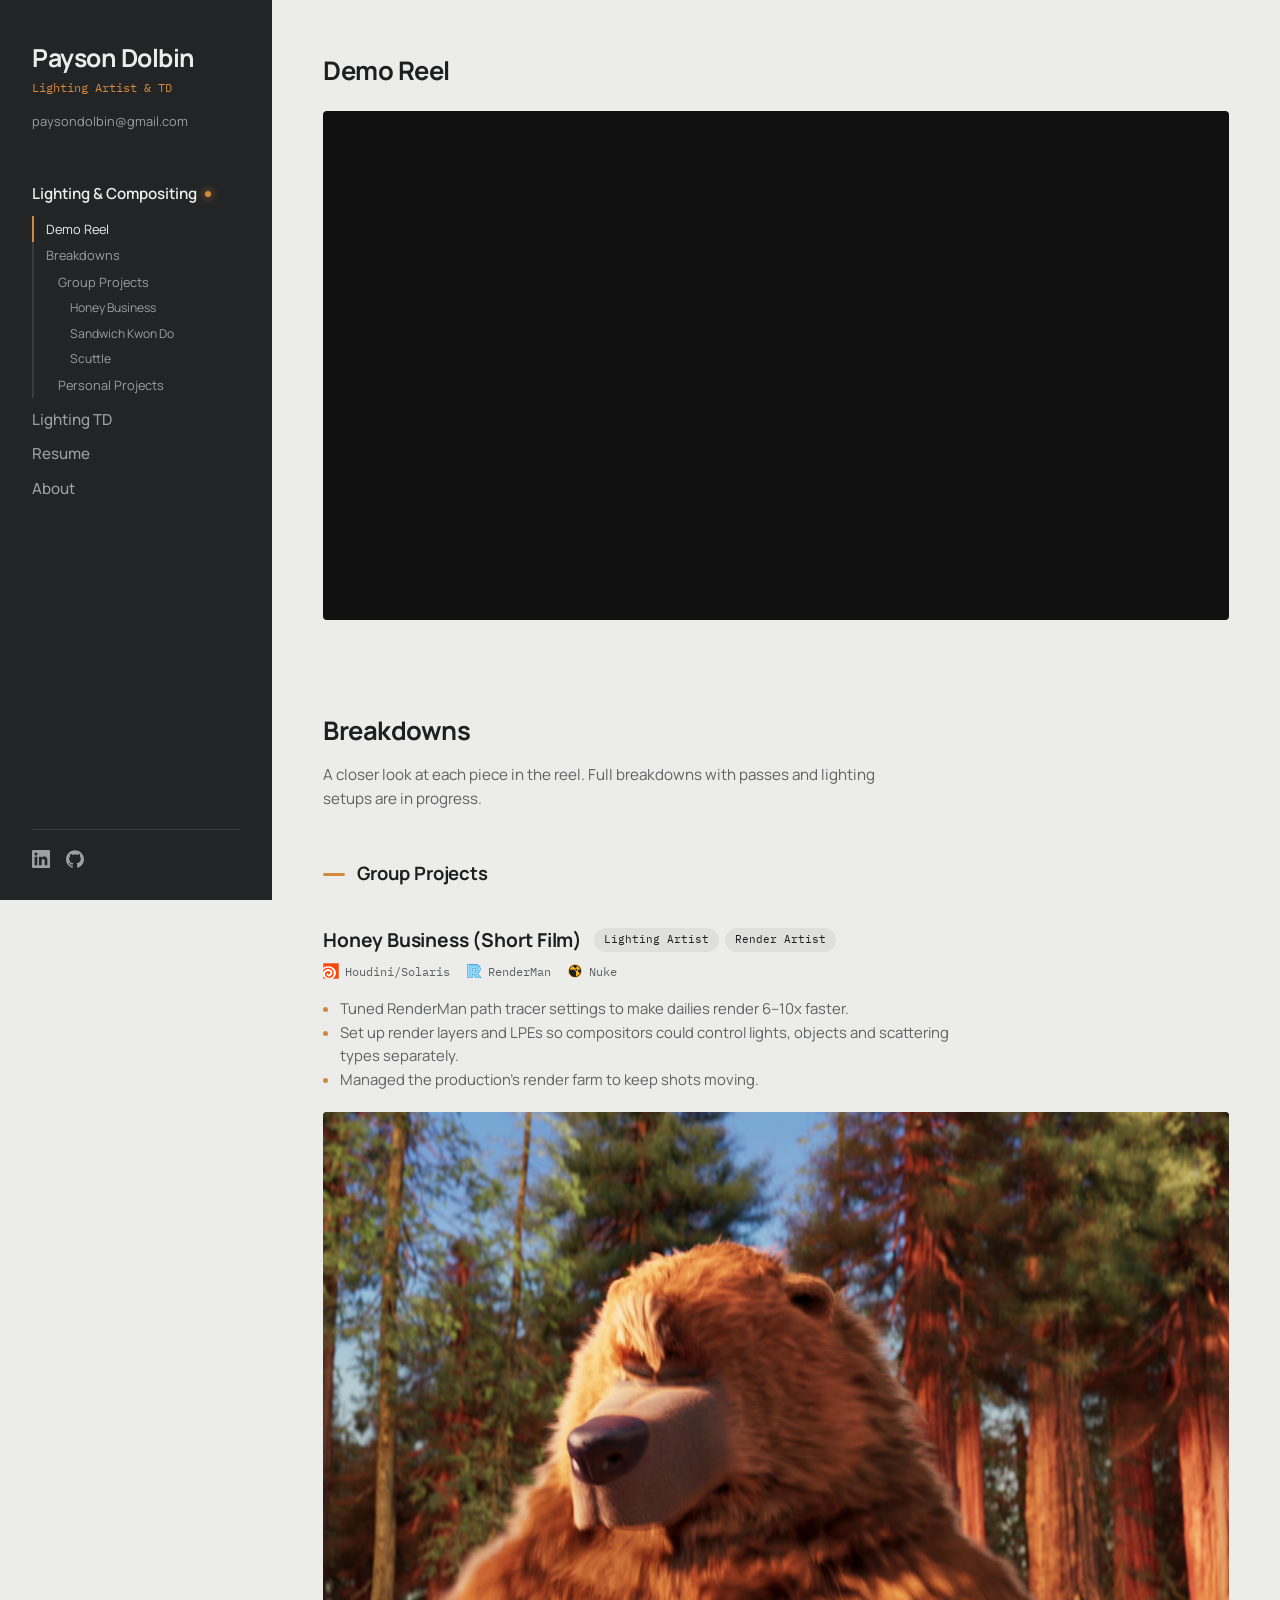
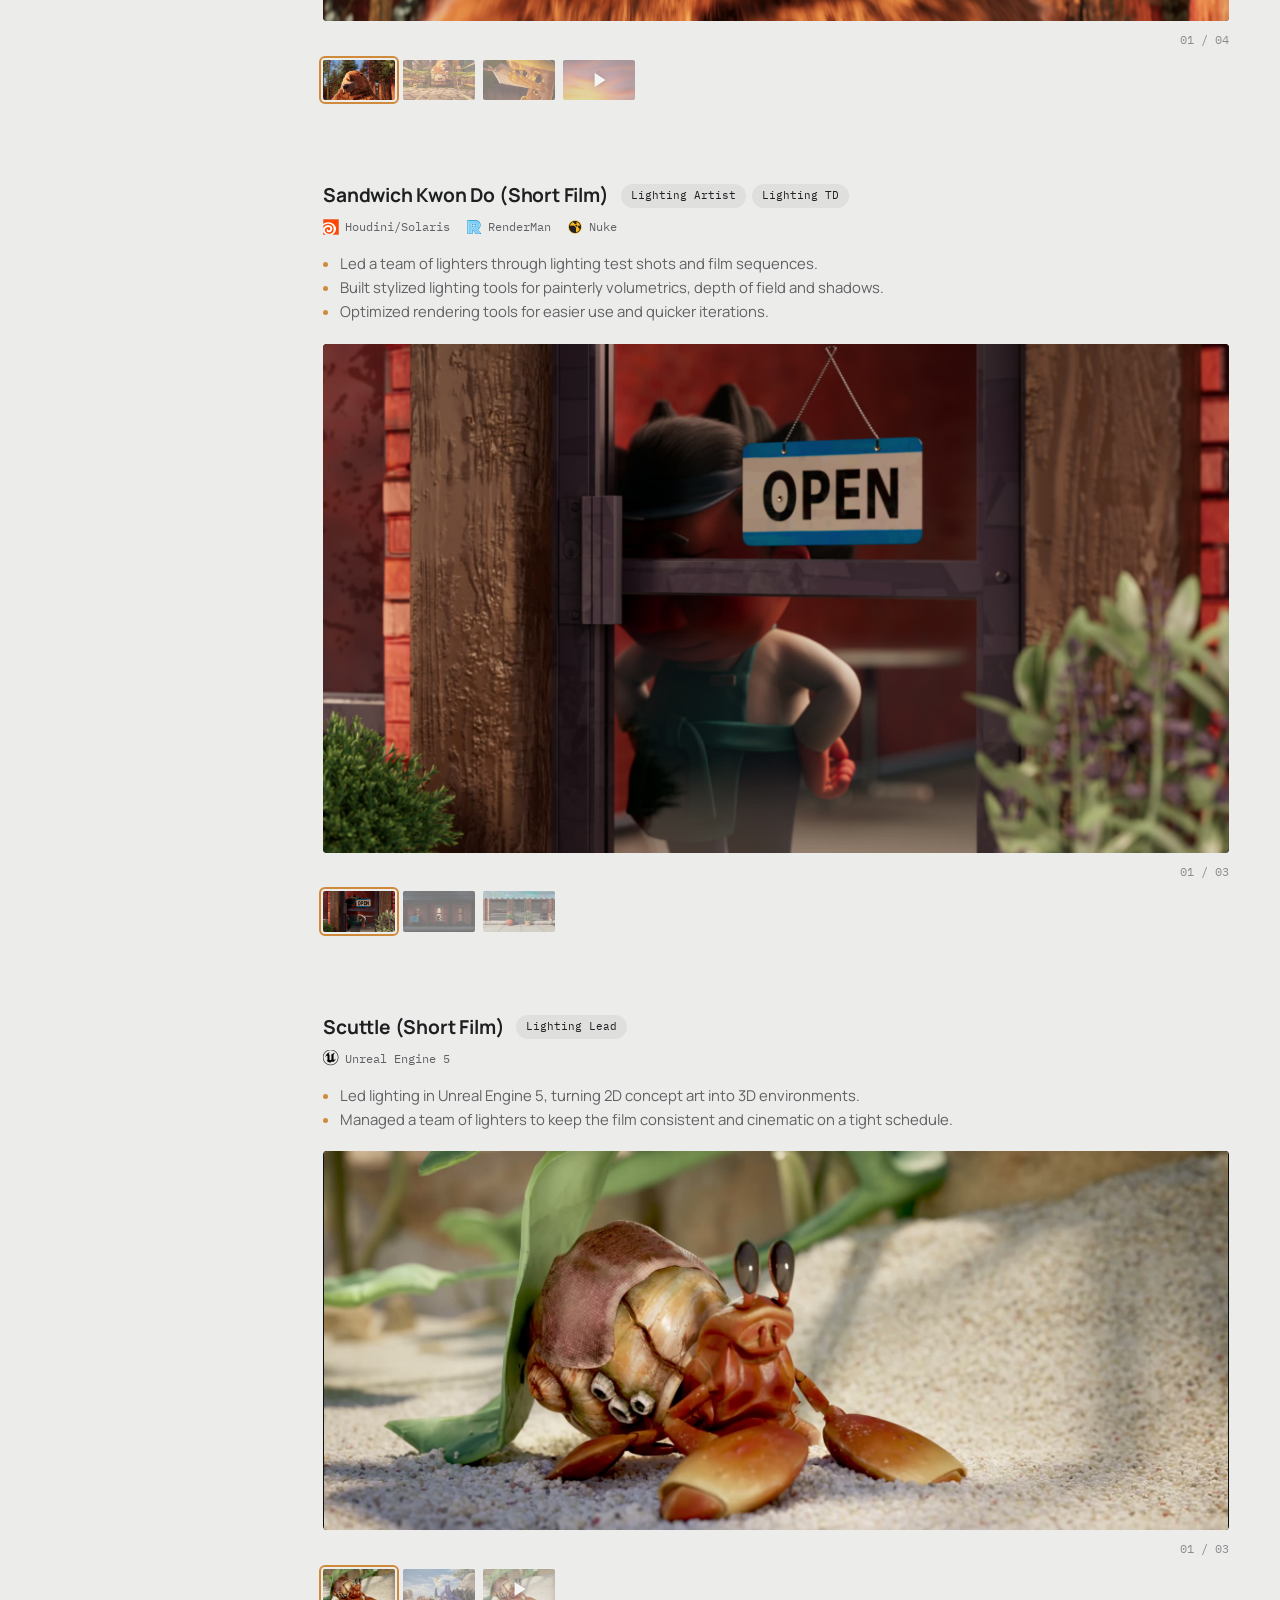
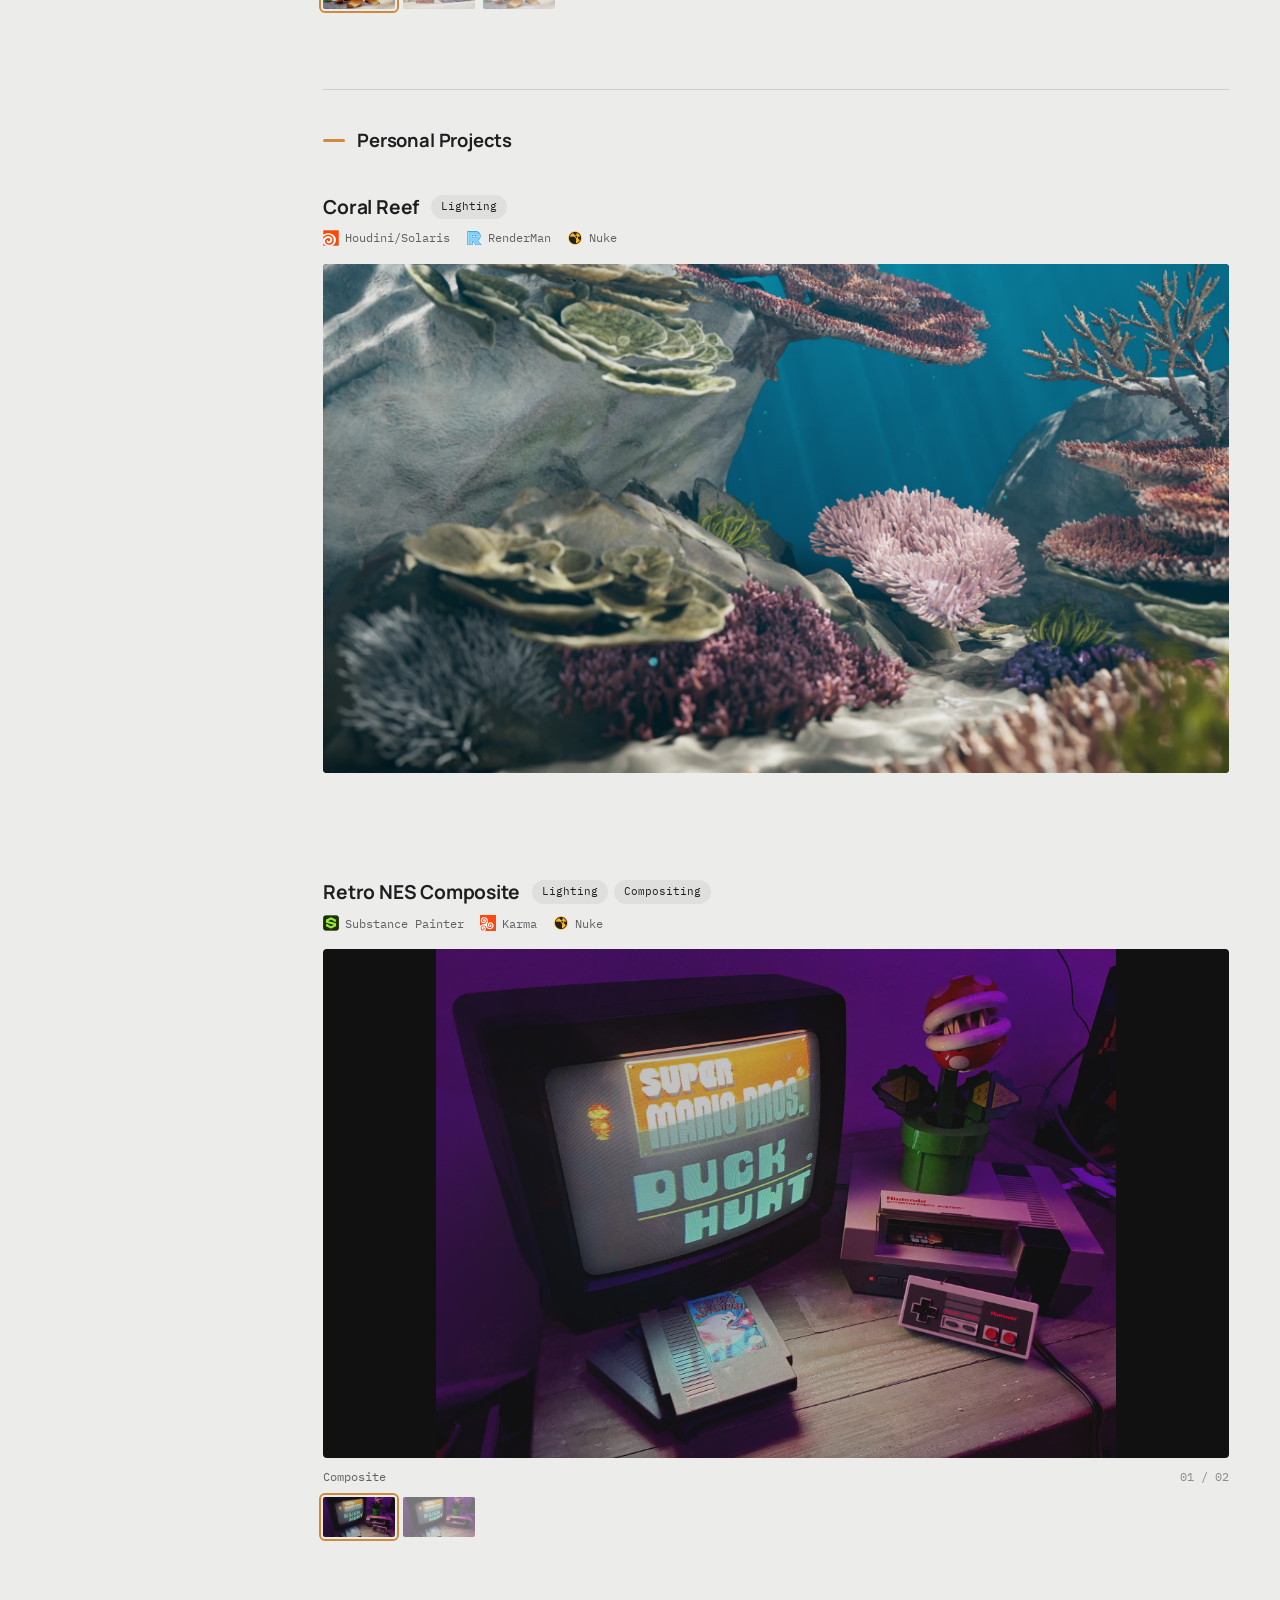
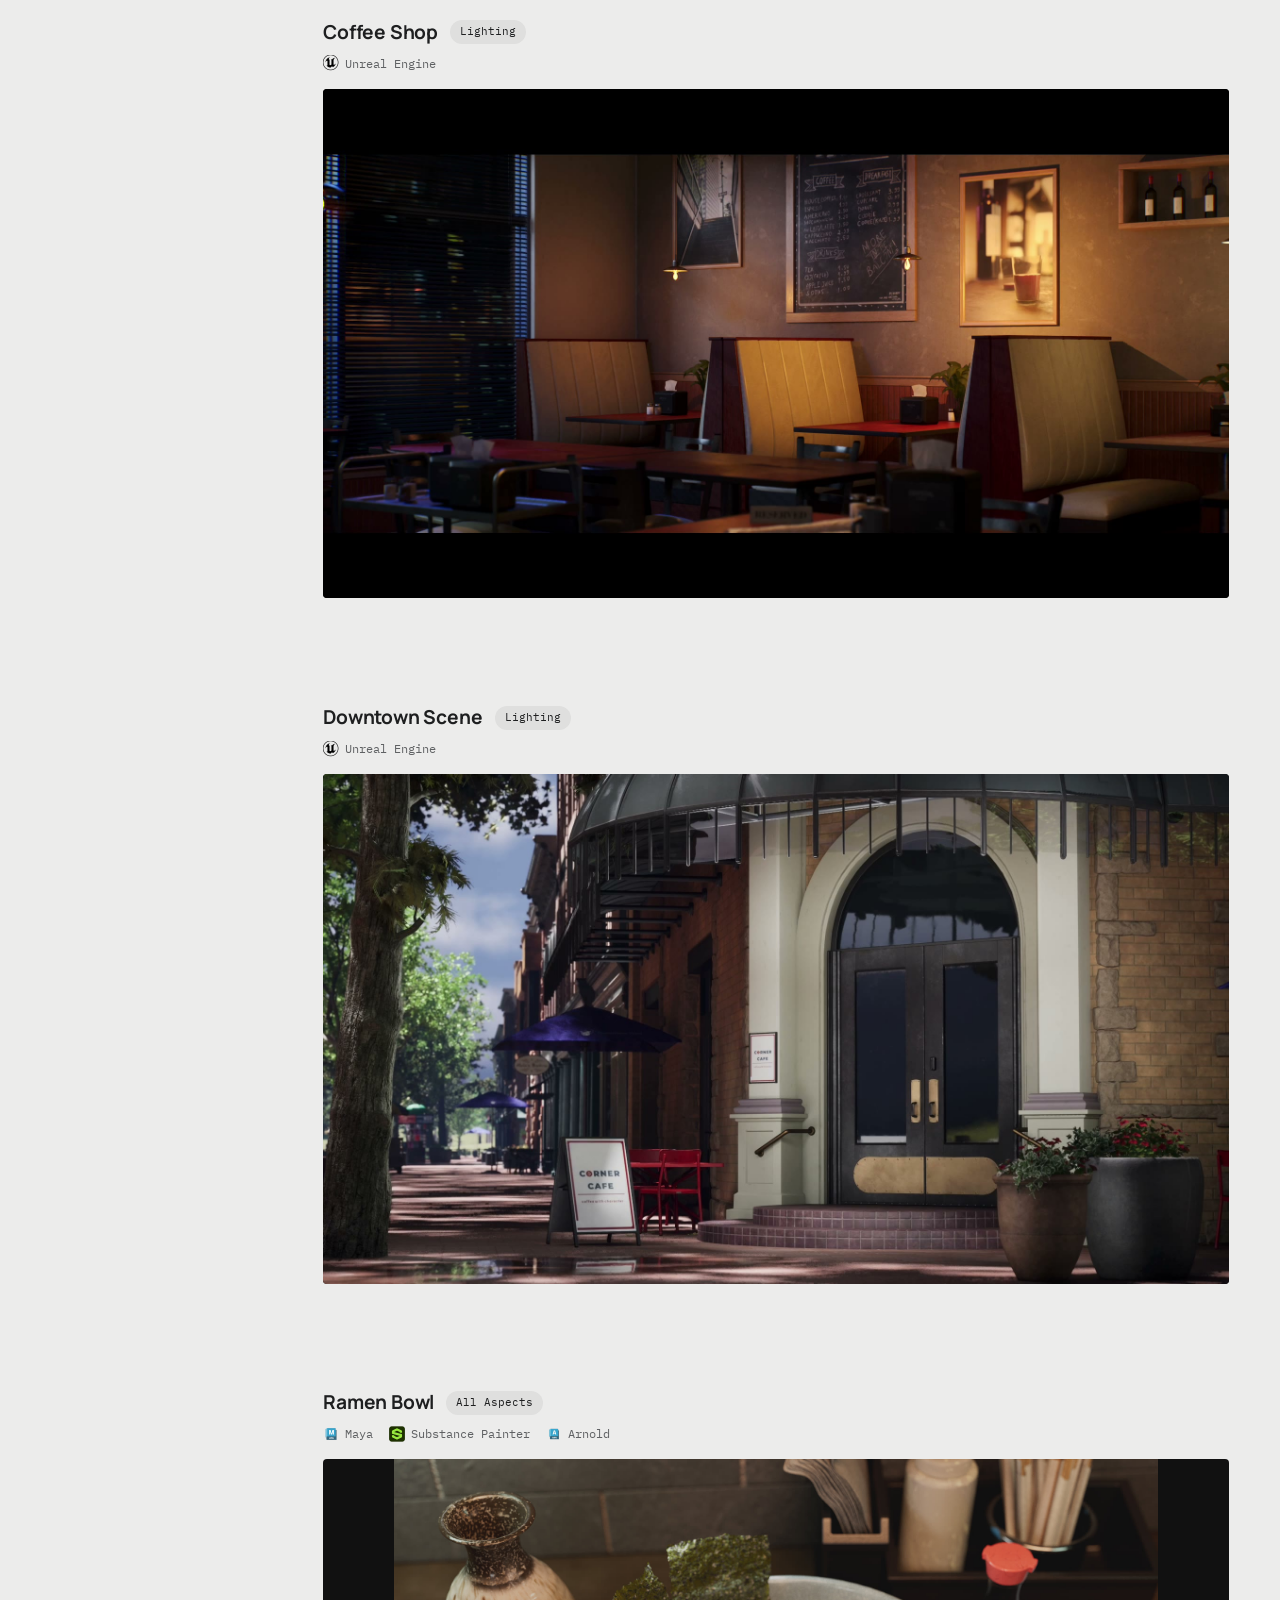
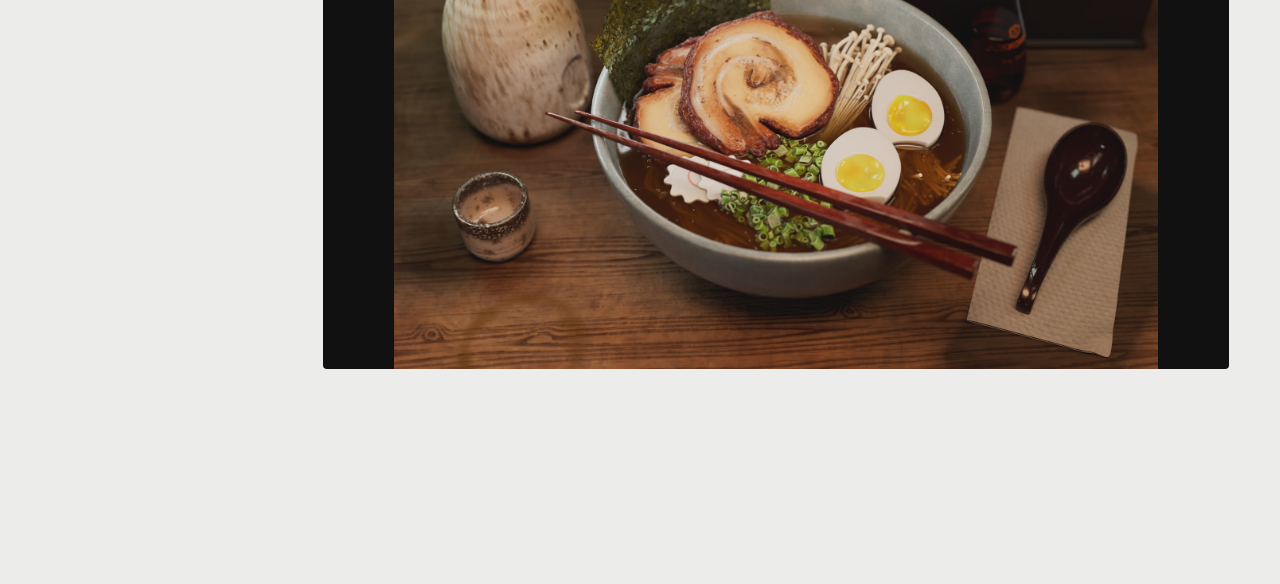
==== index.html @ 3d2fe6f7 "Build out portfolio site: reel, breakdowns, TD page, resume, about - Lighting & Compositing home pag" ====
<!doctype html>
<html lang="en">
<head>
  <meta charset="utf-8">
  <meta name="viewport" content="width=device-width, initial-scale=1">
  <title>Payson Dolbin | Lighting &amp; Compositing</title>
  <meta name="description" content="Payson Dolbin — Lighting Artist &amp; Lighting TD. Demo reel and shot breakdowns.">
  <link rel="preconnect" href="https://fonts.googleapis.com">
  <link rel="preconnect" href="https://fonts.gstatic.com" crossorigin>
  <link rel="stylesheet" href="https://fonts.googleapis.com/css2?family=IBM+Plex+Mono:wght@400;500&family=Manrope:wght@400;500;600;700&display=swap">
  <link rel="stylesheet" href="css/style.css">
</head>
<body>
  <button class="hamburger" aria-label="Toggle navigation menu">
    <svg viewBox="0 0 24 24" fill="none" stroke="currentColor" stroke-width="2"><path d="M4 7h16M4 12h16M4 17h16"/></svg>
  </button>
  <div class="mobile-overlay"></div>

  <div class="site-wrapper">
    <aside class="sidebar">
      <header>
        <a href="index.html" class="sidebar__name-link"><h1 class="sidebar__name">Payson Dolbin</h1></a>
        <p class="sidebar__tagline">Lighting Artist &amp; TD</p>
        <a class="sidebar__email" href="mailto:paysondolbin@gmail.com">paysondolbin@gmail.com</a>
      </header>

      <nav class="sidebar__nav" aria-label="Main">
        <ul class="nav__list">
          <li class="nav__item">
            <a href="index.html" class="nav__link nav__link--active">Lighting &amp; Compositing</a>
            <ul class="nav__sublist">
              <li><a href="#demo-reel" class="nav__sublink">Demo Reel</a></li>
              <li><a href="#breakdowns" class="nav__sublink">Breakdowns</a></li>
              <li><a href="#group-projects" class="nav__sublink nav__sublink--nested">Group Projects</a></li>
              <li><a href="#honey-business" class="nav__sublink nav__sublink--deep">Honey Business</a></li>
              <li><a href="#sandwich-kwon-do" class="nav__sublink nav__sublink--deep">Sandwich Kwon Do</a></li>
              <li><a href="#scuttle" class="nav__sublink nav__sublink--deep">Scuttle</a></li>
              <li><a href="#personal-projects" class="nav__sublink nav__sublink--nested">Personal Projects</a></li>
            </ul>
          </li>
          <li class="nav__item"><a href="lighting-td.html" class="nav__link">Lighting TD</a></li>
          <li class="nav__item"><a href="resume.html" class="nav__link">Resume</a></li>
          <li class="nav__item"><a href="about.html" class="nav__link">About</a></li>
        </ul>
      </nav>

      <div class="sidebar__social">
        <a class="social__link" href="https://www.linkedin.com/in/payson-dolbin-346336221/" target="_blank" rel="noopener noreferrer" aria-label="LinkedIn">
          <svg viewBox="0 0 24 24"><path d="M20.447 20.452h-3.554v-5.569c0-1.328-.027-3.037-1.852-3.037-1.853 0-2.136 1.445-2.136 2.939v5.667H9.351V9h3.414v1.561h.046c.477-.9 1.637-1.85 3.37-1.85 3.601 0 4.267 2.37 4.267 5.455v6.286zM5.337 7.433a2.062 2.062 0 01-2.063-2.065 2.064 2.064 0 112.063 2.065zm1.782 13.019H3.555V9h3.564v11.452zM22.225 0H1.771C.792 0 0 .774 0 1.729v20.542C0 23.227.792 24 1.771 24h20.451C23.2 24 24 23.227 24 22.271V1.729C24 .774 23.2 0 22.222 0h.003z"/></svg>
        </a>
        <a class="social__link" href="https://github.com/paysonrdolbin" target="_blank" rel="noopener noreferrer" aria-label="GitHub">
          <svg viewBox="0 0 24 24"><path d="M12 .297c-6.63 0-12 5.373-12 12 0 5.303 3.438 9.8 8.205 11.385.6.113.82-.258.82-.577 0-.285-.01-1.04-.015-2.04-3.338.724-4.042-1.61-4.042-1.61C4.422 18.07 3.633 17.7 3.633 17.7c-1.087-.744.084-.729.084-.729 1.205.084 1.838 1.236 1.838 1.236 1.07 1.835 2.809 1.305 3.495.998.108-.776.417-1.305.76-1.605-2.665-.3-5.466-1.332-5.466-5.93 0-1.31.465-2.38 1.235-3.22-.135-.303-.54-1.523.105-3.176 0 0 1.005-.322 3.3 1.23.96-.267 1.98-.399 3-.405 1.02.006 2.04.138 3 .405 2.28-1.552 3.285-1.23 3.285-1.23.645 1.653.24 2.873.12 3.176.765.84 1.23 1.91 1.23 3.22 0 4.61-2.805 5.625-5.475 5.92.42.36.81 1.096.81 2.22 0 1.606-.015 2.896-.015 3.286 0 .315.21.69.825.57C20.565 22.092 24 17.592 24 12.297c0-6.627-5.373-12-12-12"/></svg>
        </a>
      </div>
    </aside>

    <main class="main-content">
      <div class="content-wrapper">

        <!-- Demo Reel -->
        <section id="demo-reel" class="page-section">
          <h2 class="section-title">Demo Reel</h2>
          <div class="video-embed">
            <iframe src="https://player.vimeo.com/video/1138259296?title=0&amp;byline=0&amp;portrait=0&amp;dnt=1"
                    allow="autoplay; fullscreen; picture-in-picture; clipboard-write; encrypted-media"
                    referrerpolicy="strict-origin-when-cross-origin"
                    title="Payson Dolbin Demo Reel 2026" loading="lazy"></iframe>
          </div>
        </section>

        <!-- Breakdowns -->
        <section id="breakdowns" class="page-section">
          <h2 class="section-title">Breakdowns</h2>
          <p class="section-intro">A closer look at each piece in the reel. Full breakdowns with passes and lighting setups are in progress.</p>

          <h3 id="group-projects" class="subsection-title subsection-title--first">Group Projects</h3>

          <article id="honey-business" class="project">
            <div class="project__header">
              <h3 class="project__title">Honey Business (Short Film)</h3>
              <div class="project__roles"><span class="role-tag">Lighting Artist</span><span class="role-tag">Render Artist</span></div>
            </div>
            <p class="project__software"><span class="sw"><img src="assets/icons/houdini.png" alt="" width="16" height="16">Houdini/Solaris</span><span class="sw"><img src="assets/icons/renderman.svg" alt="" width="16" height="16">RenderMan</span><span class="sw"><img src="assets/icons/nuke.png" alt="" width="16" height="16">Nuke</span></p>
            <div class="project__desc">
              <ul>
                <li>Tuned RenderMan path tracer settings to make dailies render 6–10x faster.</li>
                <li>Set up render layers and LPEs so compositors could control lights, objects and scattering types separately.</li>
                <li>Managed the production's render farm to keep shots moving.</li>
              </ul>
            </div>
            <div class="gallery">
              <div class="gallery__stage">
                <img class="gallery__img" src="assets/stills/honey-business/c250.jpg" alt="Honey Business — bear close-up in the forest">
                <img class="gallery__img" src="assets/stills/honey-business/d040.jpg" alt="Honey Business — bear behind the garden gate" loading="lazy">
                <img class="gallery__img" src="assets/stills/honey-business/f210.jpg" alt="Honey Business — honey pour" loading="lazy">
                <div class="gallery__img gallery__embed" data-poster="assets/stills/honey-business/film-thumb.jpg" data-caption="Full film · Password: watchBobo">
                  <iframe src="https://player.vimeo.com/video/1187515149?title=0&amp;byline=0&amp;portrait=0&amp;dnt=1"
                          allow="autoplay; fullscreen; picture-in-picture; clipboard-write; encrypted-media"
                          referrerpolicy="strict-origin-when-cross-origin"
                          title="Honey Business full film" loading="lazy"></iframe>
                </div>
              </div>
            </div>
          </article>

          <article id="sandwich-kwon-do" class="project">
            <div class="project__header">
              <h3 class="project__title">Sandwich Kwon Do (Short Film)</h3>
              <div class="project__roles"><span class="role-tag">Lighting Artist</span><span class="role-tag">Lighting TD</span></div>
            </div>
            <p class="project__software"><span class="sw"><img src="assets/icons/houdini.png" alt="" width="16" height="16">Houdini/Solaris</span><span class="sw"><img src="assets/icons/renderman.svg" alt="" width="16" height="16">RenderMan</span><span class="sw"><img src="assets/icons/nuke.png" alt="" width="16" height="16">Nuke</span></p>
            <div class="project__desc">
              <ul>
                <li>Led a team of lighters through lighting test shots and film sequences.</li>
                <li>Built stylized lighting tools for painterly volumetrics, depth of field and shadows.</li>
                <li>Optimized rendering tools for easier use and quicker iterations.</li>
              </ul>
            </div>
            <div class="gallery">
              <div class="gallery__stage">
                <img class="gallery__img" src="assets/stills/sandwich-kwon-do/z020.jpg" alt="Sandwich Kwon Do — open sign in the shop window" loading="lazy">
                <img class="gallery__img" src="assets/stills/sandwich-kwon-do/z030a.jpg" alt="Sandwich Kwon Do — lit window at night" loading="lazy">
                <img class="gallery__img" src="assets/stills/sandwich-kwon-do/z030b.jpg" alt="Sandwich Kwon Do — storefront" loading="lazy">
              </div>
            </div>
          </article>

          <article id="scuttle" class="project">
            <div class="project__header">
              <h3 class="project__title">Scuttle (Short Film)</h3>
              <div class="project__roles"><span class="role-tag">Lighting Lead</span></div>
            </div>
            <p class="project__software"><span class="sw"><img src="assets/icons/unreal.png" alt="" width="16" height="16">Unreal Engine 5</span></p>
            <div class="project__desc">
              <ul>
                <li>Led lighting in Unreal Engine 5, turning 2D concept art into 3D environments.</li>
                <li>Managed a team of lighters to keep the film consistent and cinematic on a tight schedule.</li>
              </ul>
            </div>
            <div class="gallery">
              <div class="gallery__stage gallery__stage--wide">
                <img class="gallery__img" src="assets/stills/scuttle/scuttle-01.jpg" alt="Scuttle — hermit crab under a leaf" loading="lazy">
                <img class="gallery__img" src="assets/stills/scuttle/scuttle-04.jpg" alt="Scuttle — crabs meeting on the beach" loading="lazy">
                <video class="gallery__img" src="assets/video/scuttle.mp4" poster="assets/video/scuttle-poster.jpg" controls playsinline preload="none" data-caption="Full film"></video>
              </div>
            </div>
          </article>

          <!-- Personal Projects -->
          <div id="personal-projects" class="project">
            <h3 class="subsection-title">Personal Projects</h3>

            <article id="coral-reef" class="project">
              <div class="project__header">
                <h3 class="project__title">Coral Reef</h3>
                <div class="project__roles"><span class="role-tag">Lighting</span></div>
              </div>
              <p class="project__software"><span class="sw"><img src="assets/icons/houdini.png" alt="" width="16" height="16">Houdini/Solaris</span><span class="sw"><img src="assets/icons/renderman.svg" alt="" width="16" height="16">RenderMan</span><span class="sw"><img src="assets/icons/nuke.png" alt="" width="16" height="16">Nuke</span></p>
              <div class="gallery">
                <div class="gallery__stage">
                  <img class="gallery__img" src="assets/stills/coral-reef/coral-01.jpg" alt="Underwater coral reef" loading="lazy">
                </div>
              </div>
            </article>

            <article class="project">
              <div class="project__header">
                <h3 class="project__title">Retro NES Composite</h3>
                <div class="project__roles"><span class="role-tag">Lighting</span><span class="role-tag">Compositing</span></div>
              </div>
              <p class="project__software"><span class="sw"><img src="assets/icons/substance.png" alt="" width="16" height="16">Substance Painter</span><span class="sw"><img src="assets/icons/karma.svg" alt="" width="16" height="16">Karma</span><span class="sw"><img src="assets/icons/nuke.png" alt="" width="16" height="16">Nuke</span></p>
              <div class="gallery">
                <div class="gallery__stage">
                  <img class="gallery__img" src="assets/stills/retro-nes/nes-comp.jpg" alt="Retro NES setup — final composite" data-caption="Composite" loading="lazy">
                  <img class="gallery__img" src="assets/stills/retro-nes/nes-without.jpg" alt="Retro NES setup — original render" data-caption="Original Image" loading="lazy">
                </div>
              </div>
            </article>

            <article class="project">
              <div class="project__header">
                <h3 class="project__title">Coffee Shop</h3>
                <div class="project__roles"><span class="role-tag">Lighting</span></div>
              </div>
              <p class="project__software"><span class="sw"><img src="assets/icons/unreal.png" alt="" width="16" height="16">Unreal Engine</span></p>
              <div class="gallery">
                <div class="gallery__stage">
                  <img class="gallery__img" src="assets/stills/coffee-shop/coffee-shop.jpg" alt="Coffee shop interior at night" loading="lazy">
                </div>
              </div>
            </article>

            <article class="project">
              <div class="project__header">
                <h3 class="project__title">Downtown Scene</h3>
                <div class="project__roles"><span class="role-tag">Lighting</span></div>
              </div>
              <p class="project__software"><span class="sw"><img src="assets/icons/unreal.png" alt="" width="16" height="16">Unreal Engine</span></p>
              <div class="gallery">
                <div class="gallery__stage">
                  <img class="gallery__img" src="assets/stills/downtown/downtown-01.jpg" alt="Downtown storefront in daylight" loading="lazy">
                </div>
              </div>
            </article>

            <article class="project">
              <div class="project__header">
                <h3 class="project__title">Ramen Bowl</h3>
                <div class="project__roles"><span class="role-tag">All Aspects</span></div>
              </div>
              <p class="project__software"><span class="sw"><img src="assets/icons/maya.png" alt="" width="16" height="16">Maya</span><span class="sw"><img src="assets/icons/substance.png" alt="" width="16" height="16">Substance Painter</span><span class="sw"><img src="assets/icons/arnold.png" alt="" width="16" height="16">Arnold</span></p>
              <div class="gallery">
                <div class="gallery__stage">
                  <img class="gallery__img" src="assets/stills/ramen/ramen-01.jpg" alt="Ramen bowl still life" loading="lazy">
                </div>
              </div>
            </article>
          </div>
        </section>

      </div>
    </main>
  </div>

  <script src="js/main.js"></script>
</body>
</html>
---- css/style.css ----
/* ==========================================================================
   Payson Dolbin — portfolio
   Neutral gray theme with a dark sidebar and one warm "key light" accent.
   Change the tokens below to retheme the whole site.
   ========================================================================== */

:root {
  --bg: #ececeb;
  --surface: #dfdfde;
  --rule: #cfcfce;
  --text: #1e1f20;
  --text-muted: #5f6163;
  --text-faint: #8a8c8e;

  --sidebar-bg: #232425;
  --sidebar-text: #ececea;
  --sidebar-muted: #9c9ea0;
  --sidebar-rule: #3a3b3d;

  --accent: #d08a3c;          /* warm key light */
  --media-bg: #111;

  --font-sans: "Manrope", -apple-system, BlinkMacSystemFont, "Segoe UI", sans-serif;
  --font-mono: "IBM Plex Mono", ui-monospace, "SF Mono", Menlo, Consolas, monospace;

  --sidebar-w: 272px;
  --content-max: 980px;
  --gutter: clamp(16px, 4vw, 56px);
  --radius: 4px;
}

* { box-sizing: border-box; }

html { scroll-behavior: smooth; }
@media (prefers-reduced-motion: reduce) { html { scroll-behavior: auto; } }

body {
  margin: 0;
  background: var(--bg);
  color: var(--text);
  font-family: var(--font-sans);
  font-weight: 400;
  line-height: 1.6;
  -webkit-font-smoothing: antialiased;
}

img { max-width: 100%; display: block; }
a { color: inherit; }
::selection { background: var(--accent); color: #fff; }

/* ---------- Layout ---------- */

.site-wrapper { display: flex; min-height: 100vh; }

.sidebar {
  position: fixed;
  inset: 0 auto 0 0;
  width: var(--sidebar-w);
  background: var(--sidebar-bg);
  color: var(--sidebar-text);
  padding: 44px 32px 32px;
  display: flex;
  flex-direction: column;
  overflow-y: auto;
}

.main-content {
  margin-left: var(--sidebar-w);
  flex: 1;
  min-width: 0;
  padding: 56px var(--gutter) 96px;
}

.content-wrapper { max-width: var(--content-max); margin: 0 auto; }

/* ---------- Sidebar ---------- */

.sidebar__name-link { text-decoration: none; }
.sidebar__name {
  font-weight: 700;
  font-size: 1.55rem;
  letter-spacing: -.02em;
  line-height: 1.15;
  margin: 0;
}
.sidebar__tagline {
  margin: 6px 0 0;
  font-family: var(--font-mono);
  font-size: .72rem;
  color: var(--accent);
}
.sidebar__email {
  display: inline-block;
  margin-top: 14px;
  font-size: .8rem;
  color: var(--sidebar-muted);
  text-decoration: none;
}
.sidebar__email:hover { color: var(--sidebar-text); }

.sidebar__nav { margin-top: 48px; }
.nav__list, .nav__sublist { list-style: none; margin: 0; padding: 0; }
.nav__item { margin-bottom: 10px; }
.nav__link {
  display: block;
  text-decoration: none;
  color: var(--sidebar-muted);
  font-size: .95rem;
  font-weight: 500;
  transition: color .2s;
}
.nav__link:hover { color: var(--sidebar-text); }
.nav__link--active { color: var(--sidebar-text); font-weight: 600; }
.nav__link--active::after {
  content: "";
  display: inline-block;
  width: 6px; height: 6px;
  margin-left: 8px;
  vertical-align: middle;
  border-radius: 50%;
  background: var(--accent);
  box-shadow: 0 0 8px var(--accent);
}
.nav__sublist { margin: 10px 0 6px; }
.nav__sublink {
  display: block;
  text-decoration: none;
  color: var(--sidebar-muted);
  font-size: .8rem;
  padding: 3px 0 3px 12px;
  border-left: 2px solid var(--sidebar-rule);
  transition: color .2s, border-color .2s;
}
.nav__sublink:hover { color: var(--sidebar-text); }
.nav__sublink--active { color: var(--sidebar-text); border-left-color: var(--accent); }
.nav__sublink--nested { padding-left: 24px; }
.nav__sublink--deep { padding-left: 36px; font-size: .76rem; }

.sidebar__social {
  margin-top: auto;
  padding-top: 20px;
  border-top: 1px solid var(--sidebar-rule);
  display: flex;
  gap: 16px;
}
.social__link { display: inline-flex; color: var(--sidebar-muted); transition: color .2s; }
.social__link:hover { color: var(--sidebar-text); }
.social__link svg { width: 18px; height: 18px; fill: currentColor; }

/* ---------- Sections ---------- */

.page-section { scroll-margin-top: 32px; margin-bottom: 96px; }

.section-title {
  display: flex;
  align-items: baseline;
  gap: 12px;
  font-weight: 700;
  font-size: 1.6rem;
  letter-spacing: -.02em;
  line-height: 1.2;
  margin: 0 0 24px;
}
.section-title__num {
  font-family: var(--font-mono);
  font-weight: 400;
  font-size: .8rem;
  letter-spacing: 0;
  color: var(--accent);
}
.section-intro { color: var(--text-muted); max-width: 62ch; margin: -8px 0 48px; font-size: .95rem; }

.project { scroll-margin-top: 32px; margin-bottom: 80px; }
.project__header {
  display: flex;
  flex-wrap: wrap;
  align-items: center;
  gap: 8px 12px;
  margin-bottom: 6px;
}
.project__title {
  font-weight: 700;
  font-size: 1.2rem;
  letter-spacing: -.01em;
  margin: 0;
}
.project__roles { display: flex; flex-wrap: wrap; gap: 6px; }
.role-tag {
  font-family: var(--font-mono);
  font-size: .7rem;
  color: var(--text);
  background: var(--surface);
  border-radius: 999px;
  padding: 3px 10px;
  white-space: nowrap;
}
.project__software {
  display: flex;
  flex-wrap: wrap;
  gap: 6px 16px;
  font-family: var(--font-mono);
  font-size: .75rem;
  color: var(--text-muted);
  margin: 0 0 16px;
}
.sw { display: inline-flex; align-items: center; gap: 6px; white-space: nowrap; }
.sw img { width: 16px; height: 16px; object-fit: contain; flex: none; }
.project__desc { color: var(--text-muted); font-size: .93rem; max-width: 70ch; margin: 0 0 20px; }
.project__desc ul { margin: 0; padding-left: 1.1em; }
.project__desc li::marker { color: var(--accent); }

.subsection-title {
  display: flex;
  align-items: center;
  gap: 12px;
  font-weight: 700;
  font-size: 1.15rem;
  letter-spacing: -.01em;
  color: var(--text);
  border-top: 1px solid var(--rule);
  padding-top: 36px;
  margin: 0 0 36px;
  scroll-margin-top: 32px;
}
.subsection-title::before {
  content: "";
  width: 22px;
  height: 3px;
  border-radius: 2px;
  background: var(--accent);
}
.subsection-title--first { border-top: 0; padding-top: 0; }

/* ---------- Video embed ---------- */

.video-embed {
  position: relative;
  aspect-ratio: 16 / 9;
  background: var(--media-bg);
  border-radius: var(--radius);
  overflow: hidden;
}
.video-embed iframe { position: absolute; inset: 0; width: 100%; height: 100%; border: 0; }

/* ---------- Still gallery ---------- */

.gallery:focus-visible { outline: 2px solid var(--accent); outline-offset: 4px; }
.gallery__stage {
  position: relative;
  aspect-ratio: 16 / 9;
  background: var(--media-bg);
  border-radius: var(--radius);
  overflow: hidden;
}
.gallery__stage--wide { aspect-ratio: 2.39 / 1; }
.gallery__img {
  position: absolute;
  inset: 0;
  width: 100%;
  height: 100%;
  object-fit: contain;
  opacity: 0;
  transition: opacity .35s ease;
  cursor: zoom-in;
}
.gallery__img--active { opacity: 1; }
.gallery__img:not(.gallery__img--active) { pointer-events: none; }
video.gallery__img, .gallery__embed { cursor: default; }
.gallery__embed iframe { position: absolute; inset: 0; width: 100%; height: 100%; border: 0; }

/* Arrows sit on the image edges and show on hover (always visible on touch screens). */
.gallery__arrow {
  position: absolute;
  top: 50%;
  transform: translateY(-50%);
  z-index: 2;
  width: 40px; height: 40px;
  border: 0;
  border-radius: 50%;
  background: rgba(20, 20, 20, .55);
  color: #fff;
  display: inline-flex; align-items: center; justify-content: center;
  cursor: pointer;
  opacity: 0;
  transition: opacity .2s, background .2s;
}
.gallery__arrow svg { width: 18px; height: 18px; }
.gallery__arrow--prev { left: 12px; }
.gallery__arrow--next { right: 12px; }
.gallery__arrow:hover { background: rgba(20, 20, 20, .8); }
.gallery__stage:hover .gallery__arrow,
.gallery__arrow:focus-visible { opacity: 1; }
@media (hover: none) { .gallery__arrow { opacity: .85; } }

.gallery__meta {
  display: flex;
  justify-content: space-between;
  align-items: baseline;
  gap: 12px;
  margin-top: 10px;
  font-family: var(--font-mono);
  font-size: .72rem;
  color: var(--text-faint);
  min-height: 1.2em;
}
.gallery__caption { color: var(--text-muted); }

.gallery__thumbs {
  display: flex;
  flex-wrap: wrap;
  gap: 8px;
  margin-top: 10px;
}
.gallery__thumb {
  width: 72px;
  aspect-ratio: 16 / 9;
  padding: 0;
  border: 0;
  border-radius: 2px;
  background: var(--media-bg);
  overflow: hidden;
  cursor: pointer;
  opacity: .5;
  outline: 2px solid transparent;
  outline-offset: 2px;
  transition: opacity .2s, outline-color .2s;
}
.gallery__thumb img { width: 100%; height: 100%; object-fit: cover; }
.gallery__thumb:hover { opacity: .85; }
.gallery__thumb--active { opacity: 1; outline-color: var(--accent); }
.gallery--single .gallery__arrow,
.gallery--single .gallery__thumbs,
.gallery--single .gallery__count { display: none; }

/* ---------- Lightbox ---------- */

.lightbox {
  position: fixed;
  inset: 0;
  z-index: 100;
  background: rgba(10, 10, 10, .94);
  display: none;
  align-items: center;
  justify-content: center;
  padding: 24px;
  cursor: zoom-out;
}
.lightbox--open { display: flex; }
.lightbox img { max-width: 100%; max-height: 100%; object-fit: contain; }

/* ---------- Coming soon (Lighting TD) ---------- */

.render-view {
  background: #1a1a1a;
  border: 1px solid #2c2c2c;
  border-radius: var(--radius);
  overflow: hidden;
  color: #c8c8c8;
  font-family: var(--font-mono);
  font-size: .75rem;
}
.render-view__bar {
  display: flex;
  justify-content: space-between;
  gap: 12px;
  padding: 8px 12px;
  border-bottom: 1px solid #2c2c2c;
  color: #8a8a8a;
}
.render-view__bar span:first-child { color: #d8d8d8; }
.render-view canvas { display: block; width: 100%; aspect-ratio: 16 / 9; background: #0d0d0d; }
.render-view__status {
  display: grid;
  grid-template-columns: repeat(auto-fit, minmax(120px, 1fr));
  gap: 4px 16px;
  padding: 10px 12px;
  border-top: 1px solid #2c2c2c;
}
.render-view__status b { color: #e6e6e6; font-weight: 500; }
.render-view__progress { height: 2px; background: #2c2c2c; }
.render-view__progress div { height: 100%; width: 0; background: var(--accent); transition: width .2s linear; }

.coming-soon__eyebrow {
  font-family: var(--font-mono);
  font-size: .78rem;
  color: var(--accent);
  margin: 0 0 6px;
}
.coming-soon__title {
  font-weight: 700;
  font-size: clamp(1.8rem, 4.5vw, 2.6rem);
  letter-spacing: -.02em;
  line-height: 1.1;
  margin: 0 0 12px;
}
.coming-soon__text { color: var(--text-muted); max-width: 58ch; margin: 0 0 32px; }

/* ---------- Resume ---------- */

.resume__header {
  display: flex;
  justify-content: space-between;
  align-items: center;
  flex-wrap: wrap;
  gap: 16px;
  margin-bottom: 28px;
}
.resume__header .section-title { margin: 0; }
.btn {
  display: inline-flex;
  align-items: center;
  gap: 8px;
  padding: 9px 16px;
  border: 0;
  border-radius: var(--radius);
  background: var(--text);
  color: var(--bg);
  font: inherit;
  font-size: .85rem;
  font-weight: 600;
  text-decoration: none;
  cursor: pointer;
  transition: background .2s;
}
.btn:hover { background: #3a3c3e; }
.btn--ghost { background: transparent; color: var(--text); box-shadow: inset 0 0 0 1px var(--rule); }
.btn--ghost:hover { background: var(--surface); }
.btn svg { width: 16px; height: 16px; }

.resume__pages { display: flex; flex-direction: column; gap: 24px; }
.resume__page {
  width: 100%;
  height: auto;
  background: #fff;
  border-radius: 2px;
  box-shadow: 0 1px 3px rgba(0,0,0,.08), 0 8px 28px rgba(0,0,0,.08);
}
.resume__status { color: var(--text-muted); font-size: .9rem; padding: 40px 0; text-align: center; }

/* ---------- About ---------- */

.about__grid {
  display: grid;
  grid-template-columns: minmax(0, 340px) minmax(0, 1fr);
  gap: 56px;
  align-items: start;
}
.about__photo { width: 100%; aspect-ratio: 4 / 5; object-fit: cover; object-position: 50% 20%; border-radius: var(--radius); }
.about__title { font-weight: 700; font-size: 2.2rem; letter-spacing: -.02em; margin: 0 0 16px; line-height: 1.1; }
.about__bio p { color: var(--text-muted); margin: 0 0 16px; }
.about__links { display: flex; flex-wrap: wrap; gap: 12px; margin-top: 28px; }

/* ---------- Mobile ---------- */

.hamburger, .mobile-overlay { display: none; }

@media (max-width: 900px) {
  .sidebar {
    transform: translateX(-100%);
    transition: transform .3s ease;
    z-index: 60;
    padding-top: 84px;
  }
  body.menu-open .sidebar { transform: none; box-shadow: 0 0 40px rgba(0,0,0,.3); }
  .main-content { margin-left: 0; padding-top: 84px; }

  .hamburger {
    display: inline-flex;
    position: fixed;
    top: 16px; left: 16px;
    z-index: 70;
    width: 42px; height: 42px;
    align-items: center; justify-content: center;
    border: 0;
    border-radius: var(--radius);
    background: var(--sidebar-bg);
    color: var(--sidebar-text);
    cursor: pointer;
  }
  .hamburger svg { width: 18px; height: 18px; }
  .mobile-overlay {
    position: fixed; inset: 0; z-index: 50;
    background: rgba(0,0,0,.3);
  }
  body.menu-open .mobile-overlay { display: block; }

  .about__grid { grid-template-columns: 1fr; gap: 32px; }
  .about__photo { max-width: 340px; }
}

@media (max-width: 520px) {
  .gallery__thumb { width: 56px; }
  .section-title { font-size: 1.35rem; }
}

/* Play badge on video thumbnails */
.gallery__thumb--video { position: relative; }
.gallery__thumb--video::after {
  content: "";
  position: absolute;
  top: 50%; left: 50%;
  transform: translate(-40%, -50%);
  border-style: solid;
  border-width: 7px 0 7px 11px;
  border-color: transparent transparent transparent #fff;
  filter: drop-shadow(0 0 3px rgba(0,0,0,.6));
}
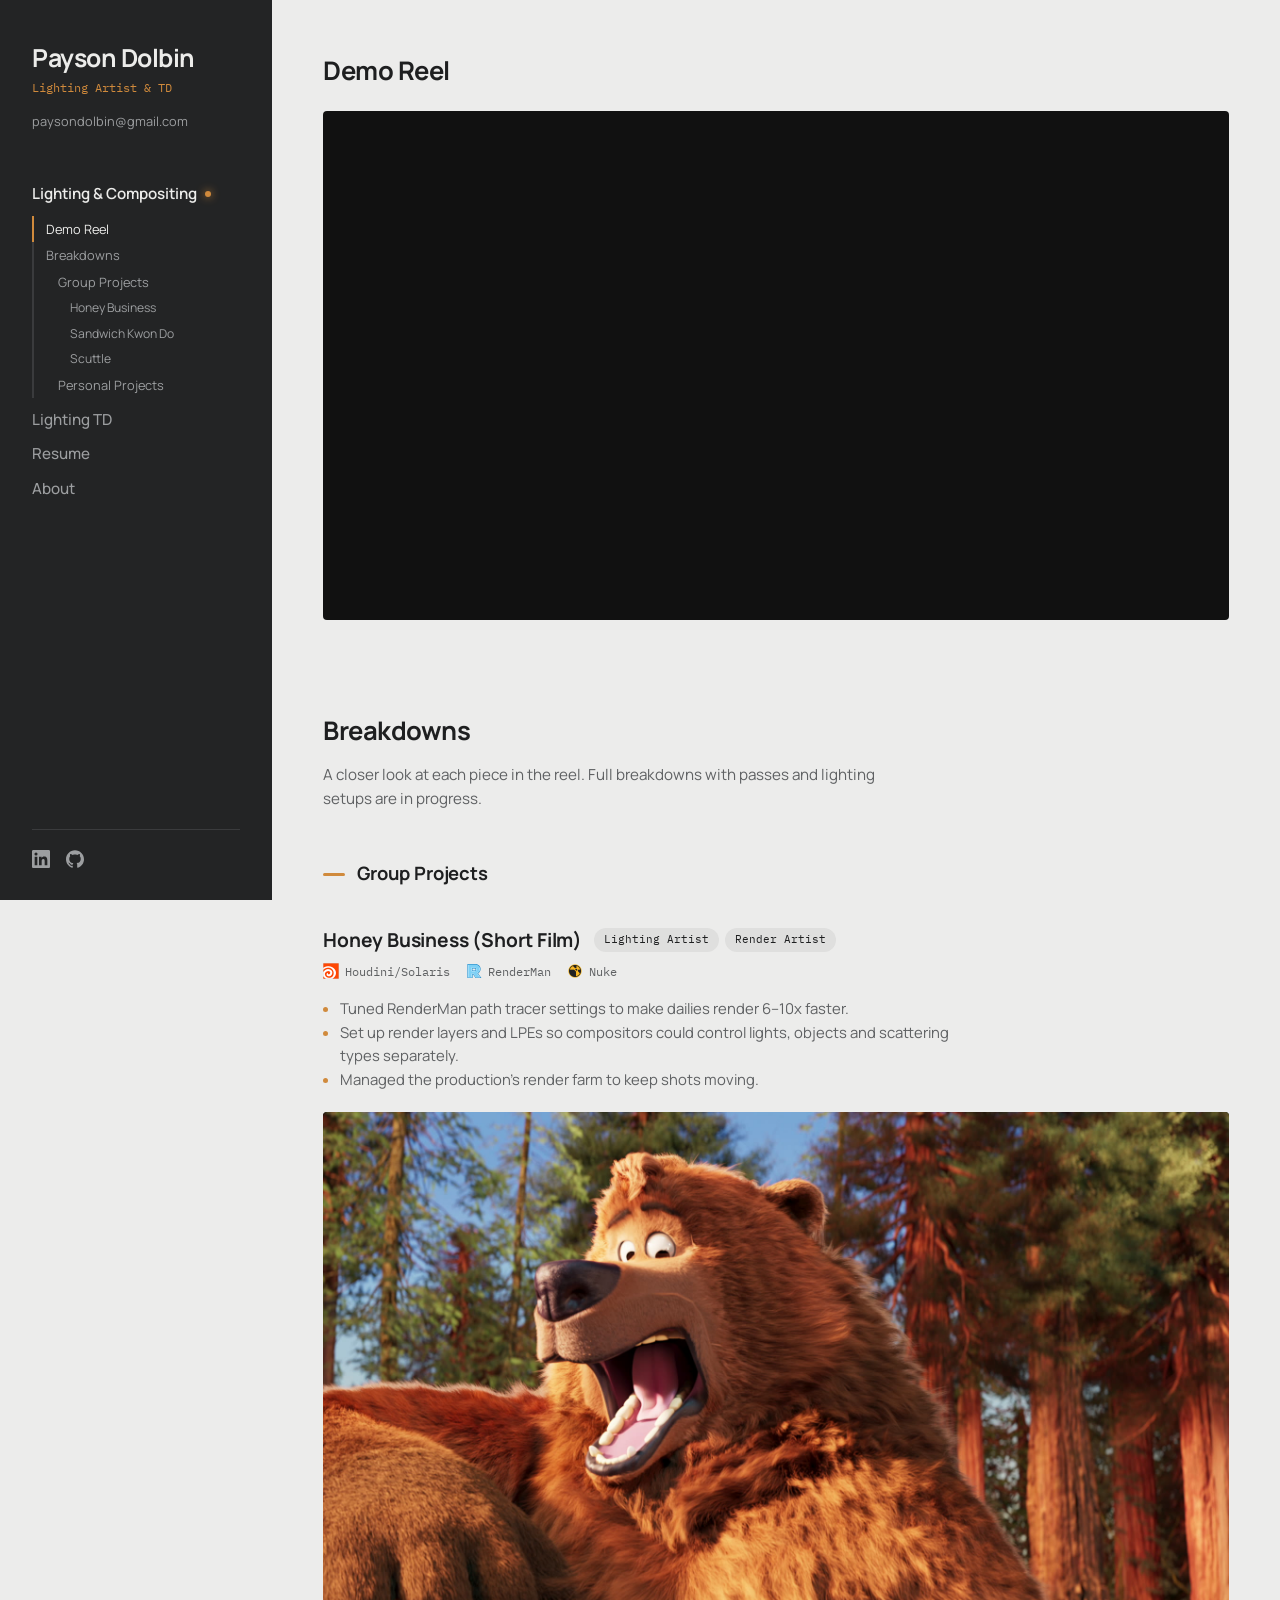
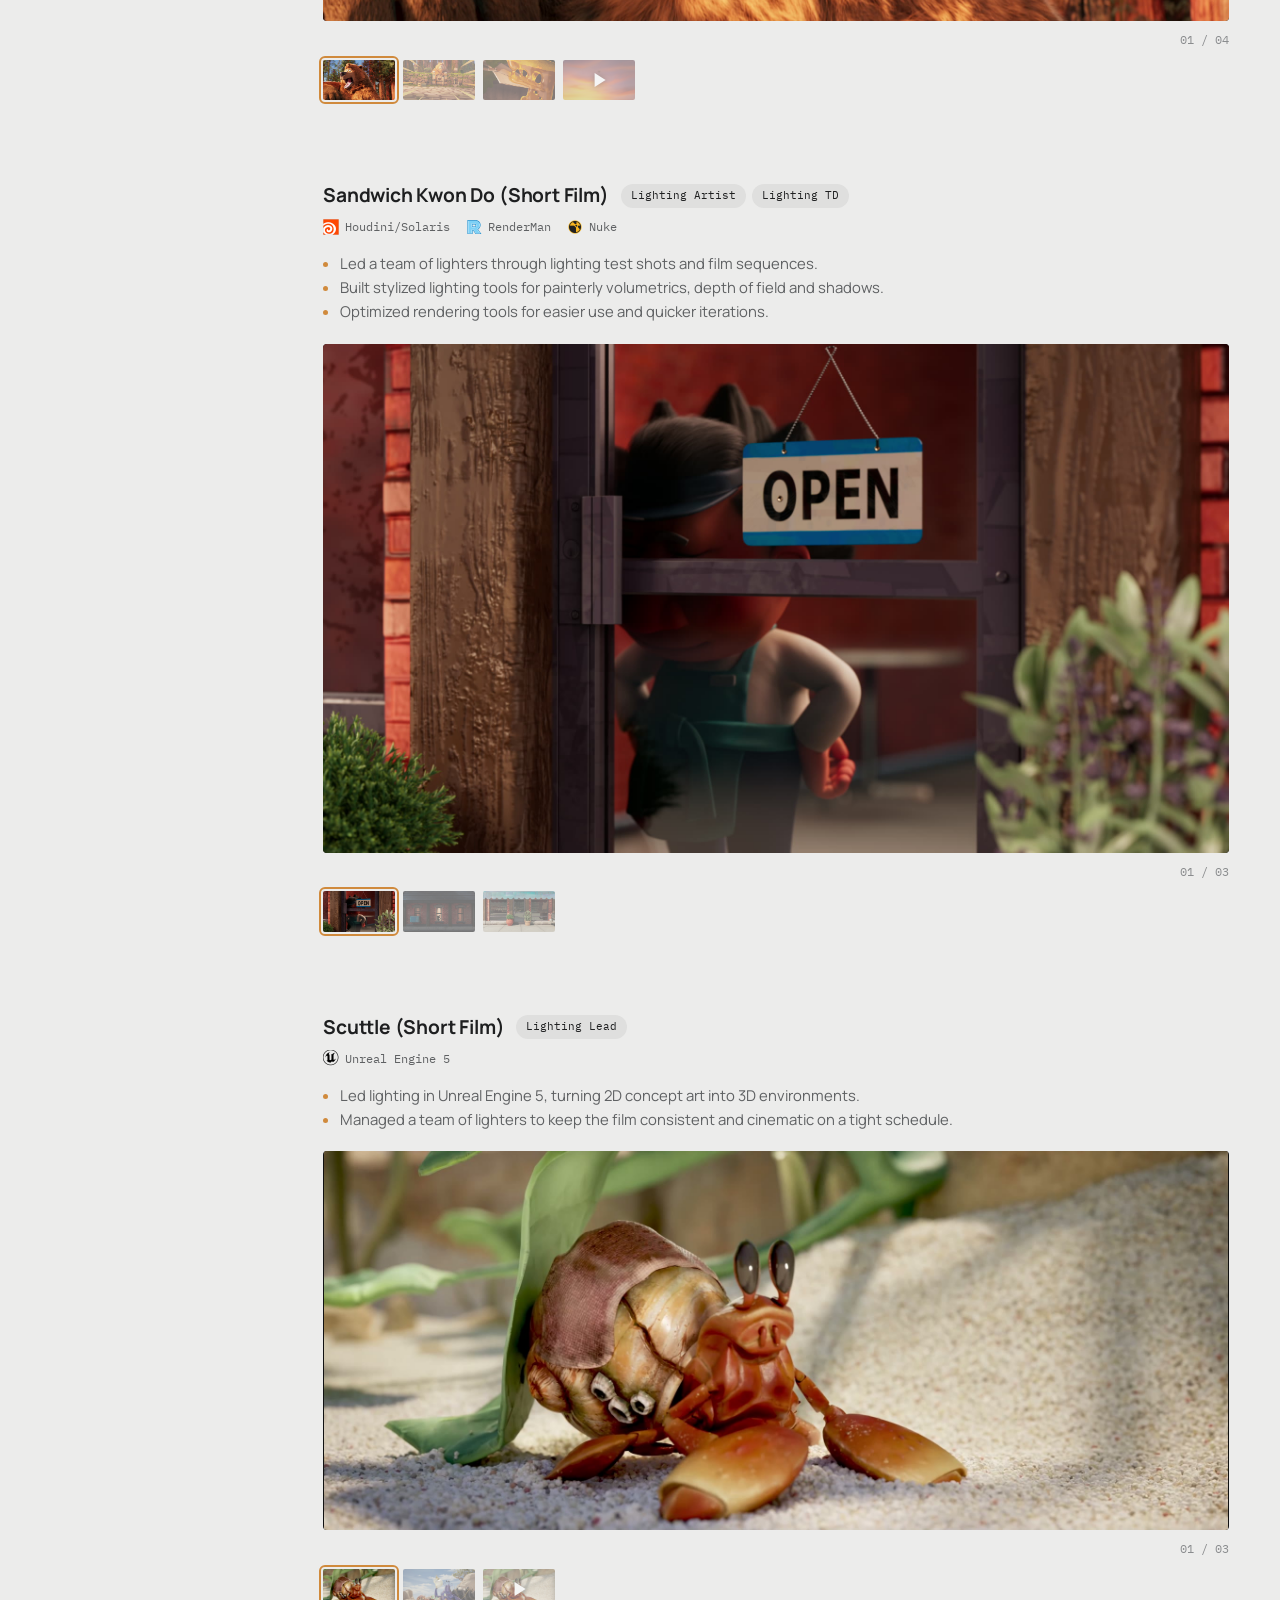
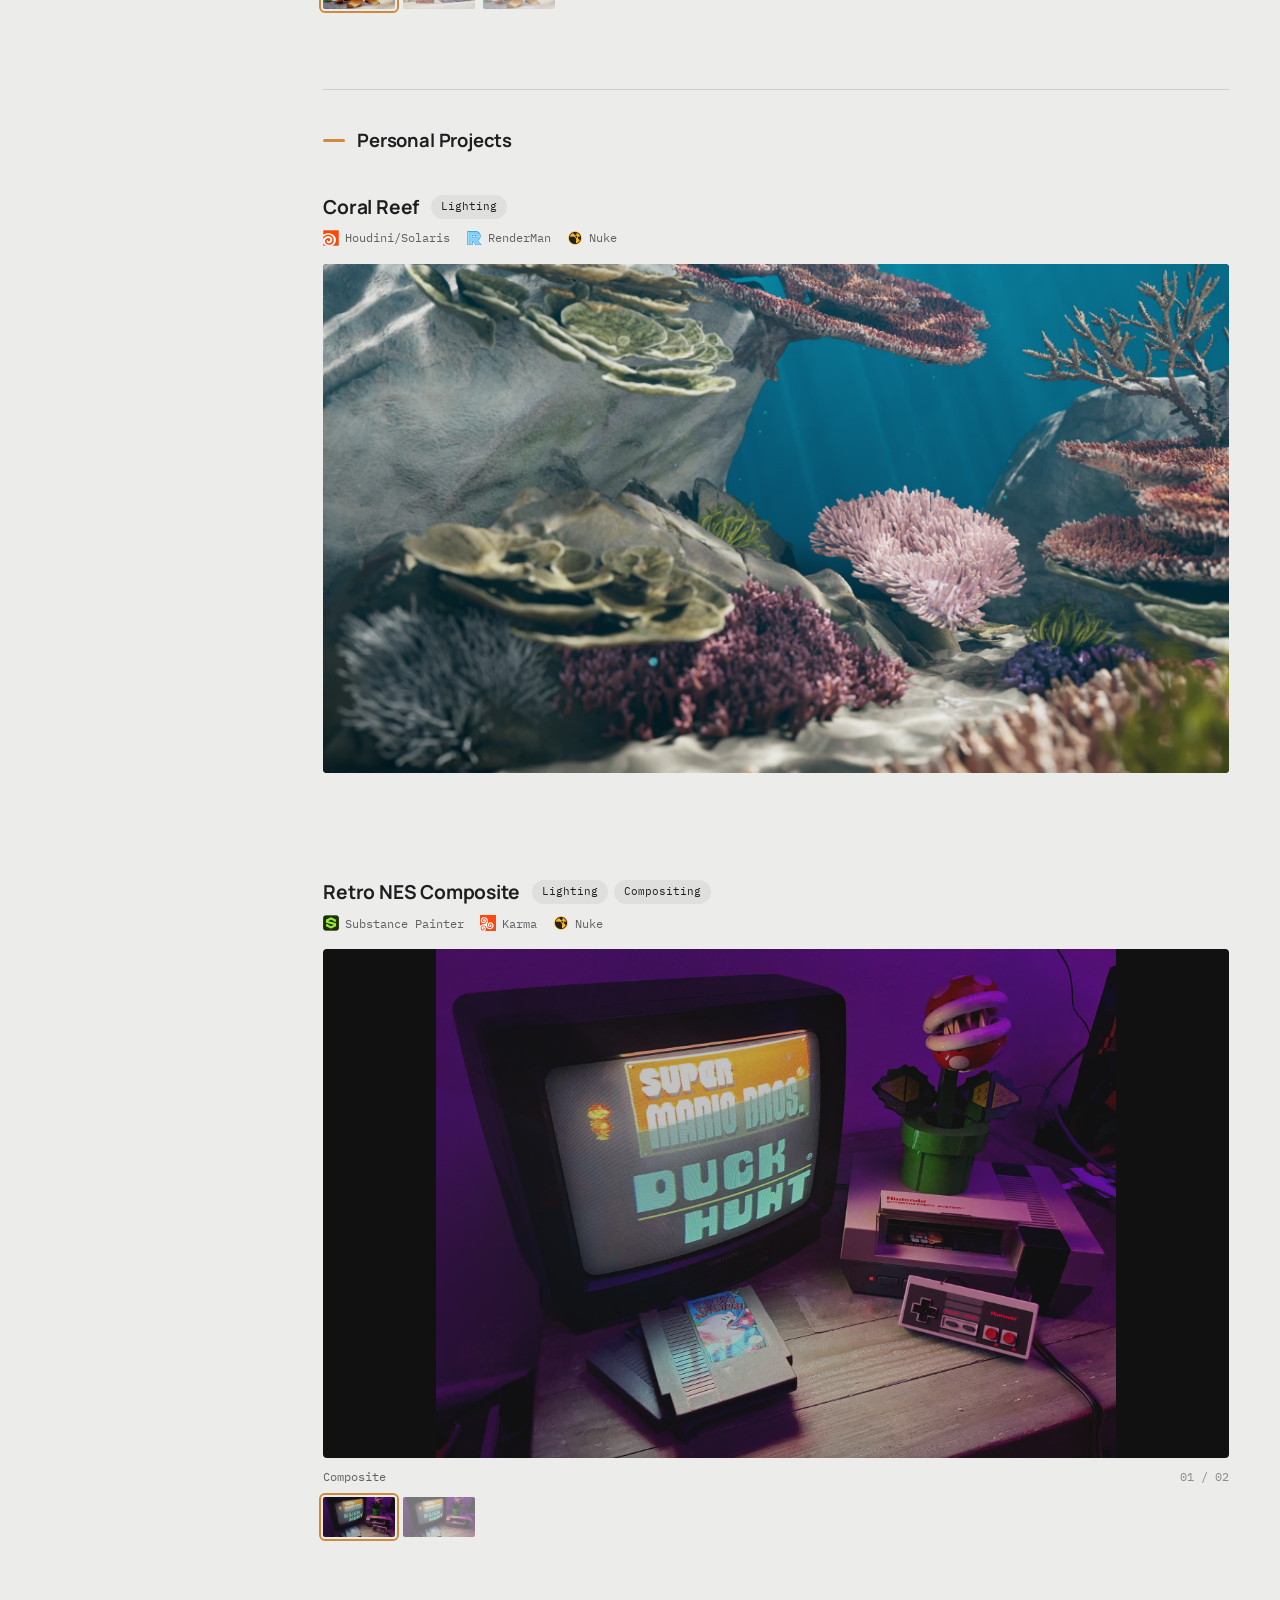
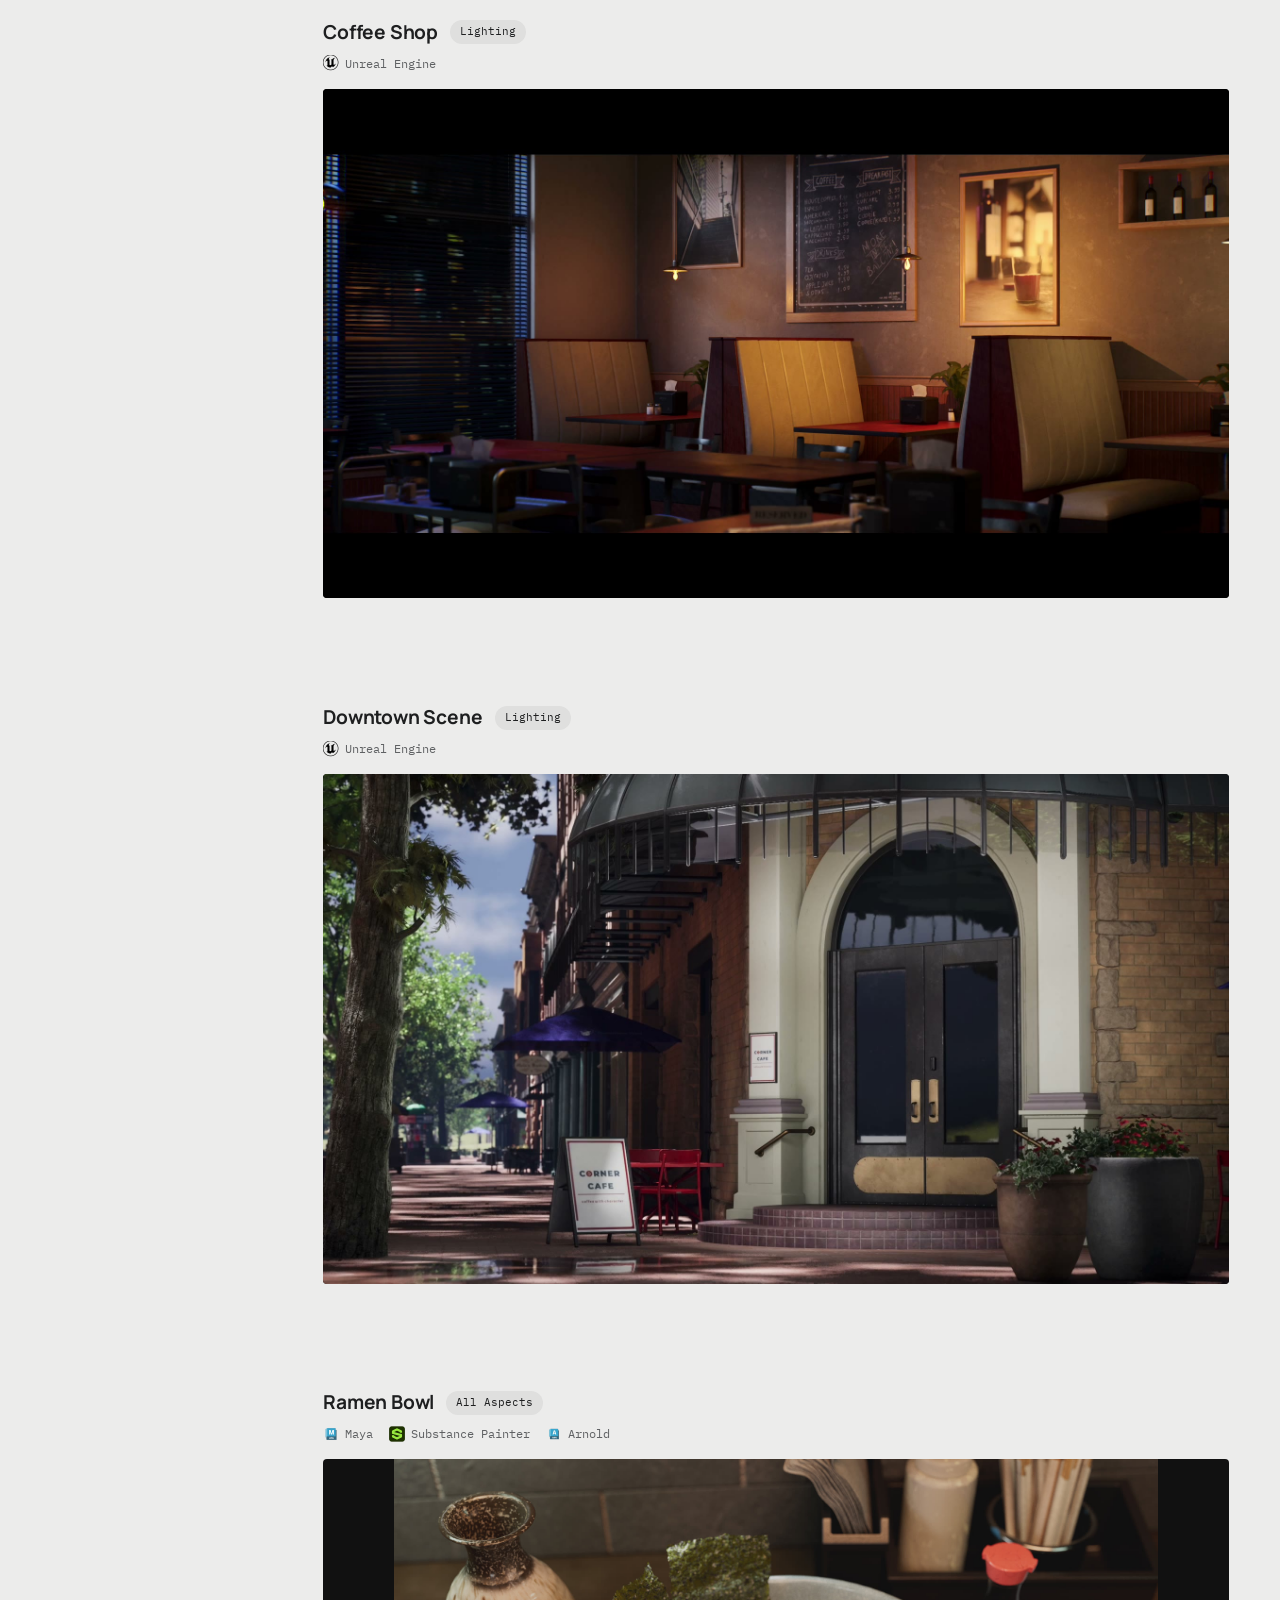
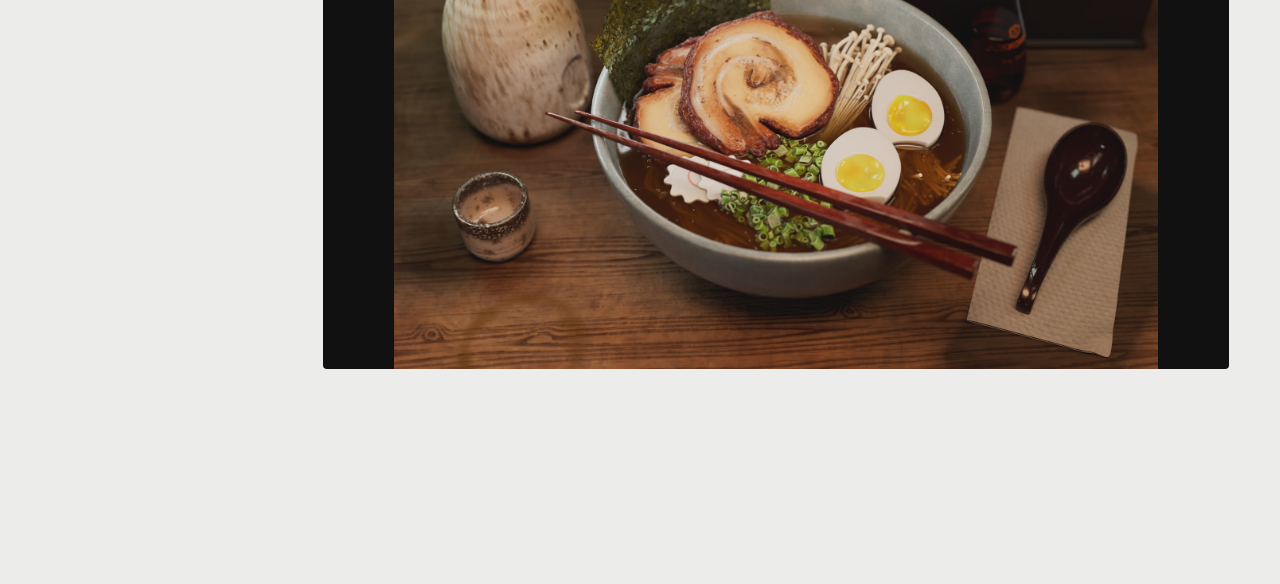
==== commit b7181acc: "Copy email address on click instead of opening mailto mailto: links open a blank page for visitors w" ====
--- a/index.html
+++ b/index.html
@@ -21,7 +21,7 @@
       <header>
         <a href="index.html" class="sidebar__name-link"><h1 class="sidebar__name">Payson Dolbin</h1></a>
         <p class="sidebar__tagline">Lighting Artist &amp; TD</p>
-        <a class="sidebar__email" href="mailto:paysondolbin@gmail.com">paysondolbin@gmail.com</a>
+        <a class="sidebar__email" href="mailto:paysondolbin@gmail.com" title="Click to copy">paysondolbin@gmail.com</a>
       </header>
 
       <nav class="sidebar__nav" aria-label="Main">
--- a/css/style.css
+++ b/css/style.css
@@ -505,3 +505,24 @@
   border-color: transparent transparent transparent #fff;
   filter: drop-shadow(0 0 3px rgba(0,0,0,.6));
 }
+
+/* ---------- Toast ---------- */
+
+.toast {
+  position: fixed;
+  left: 50%;
+  bottom: 24px;
+  z-index: 120;
+  transform: translate(-50%, 12px);
+  padding: 10px 16px;
+  border-radius: var(--radius);
+  background: var(--sidebar-bg);
+  color: var(--sidebar-text);
+  font-size: .85rem;
+  font-weight: 500;
+  box-shadow: 0 6px 24px rgba(0,0,0,.2);
+  opacity: 0;
+  pointer-events: none;
+  transition: opacity .2s, transform .2s;
+}
+.toast--show { opacity: 1; transform: translate(-50%, 0); }
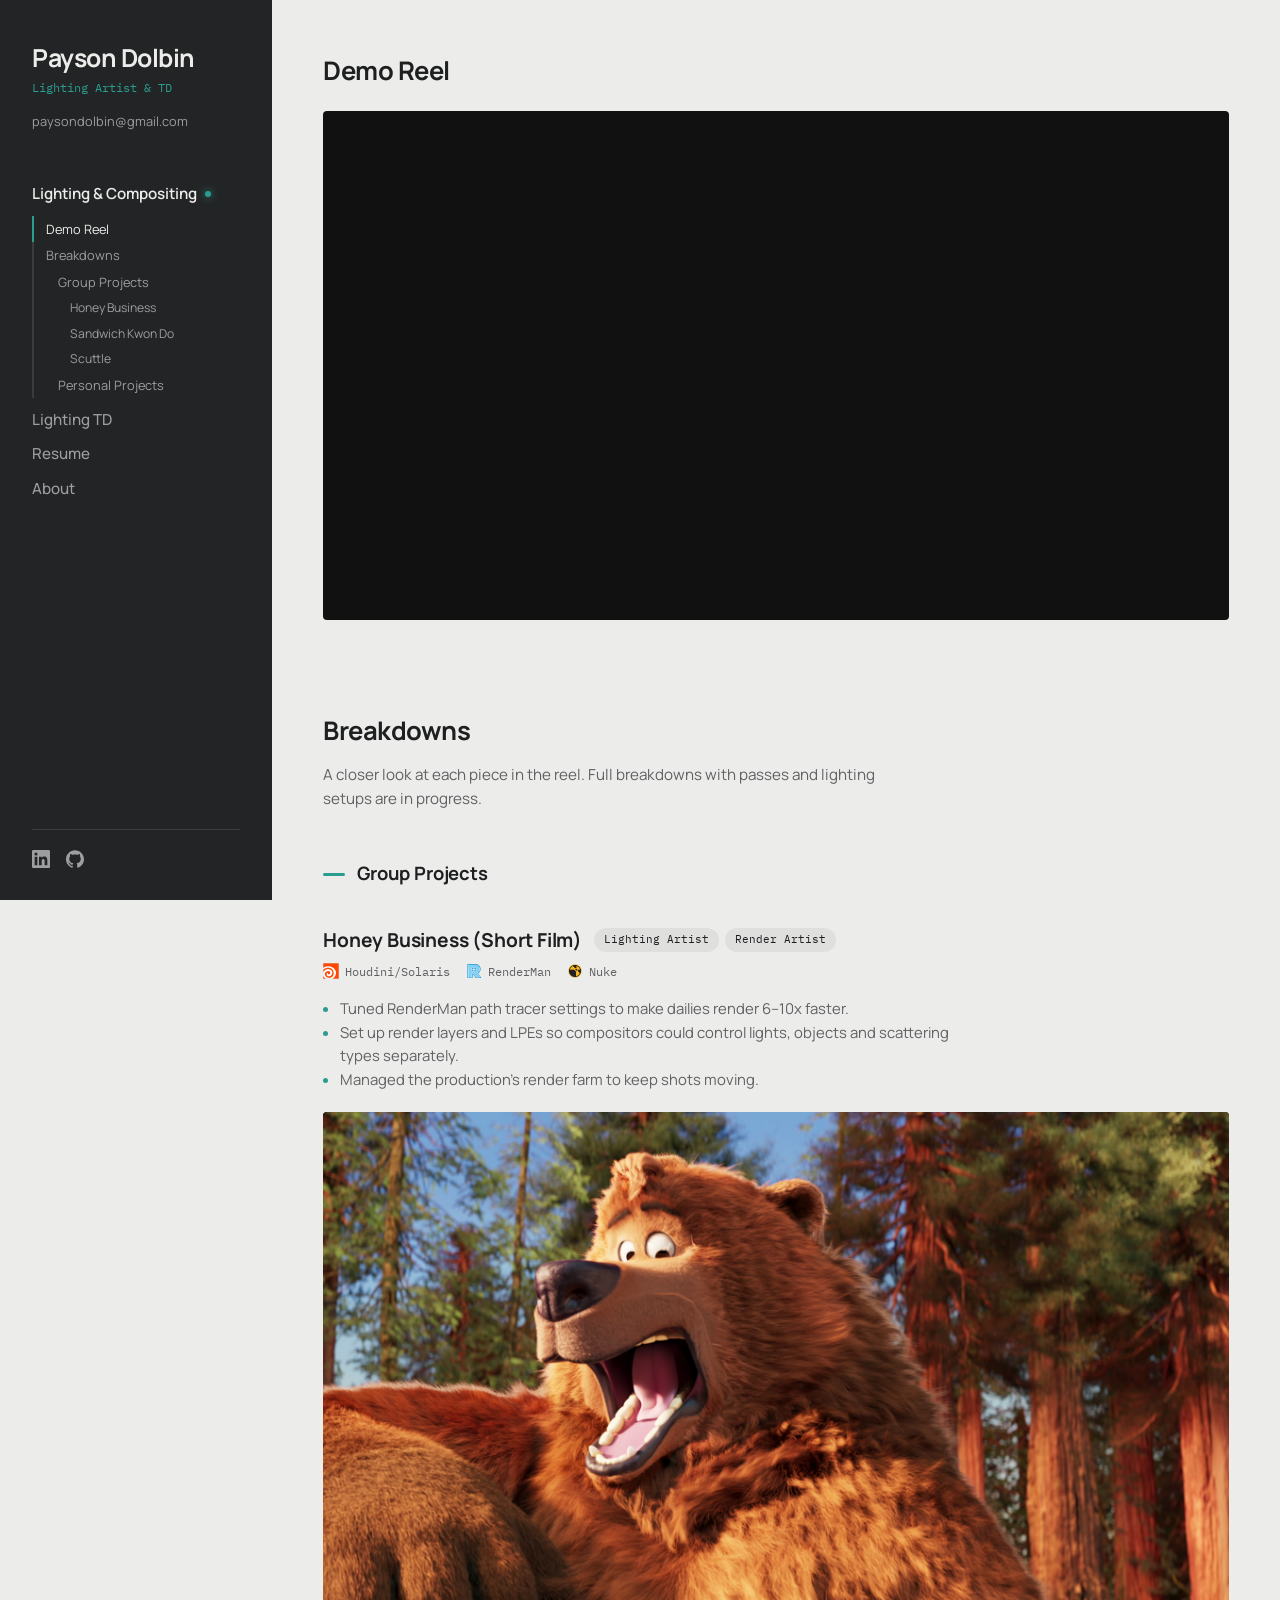
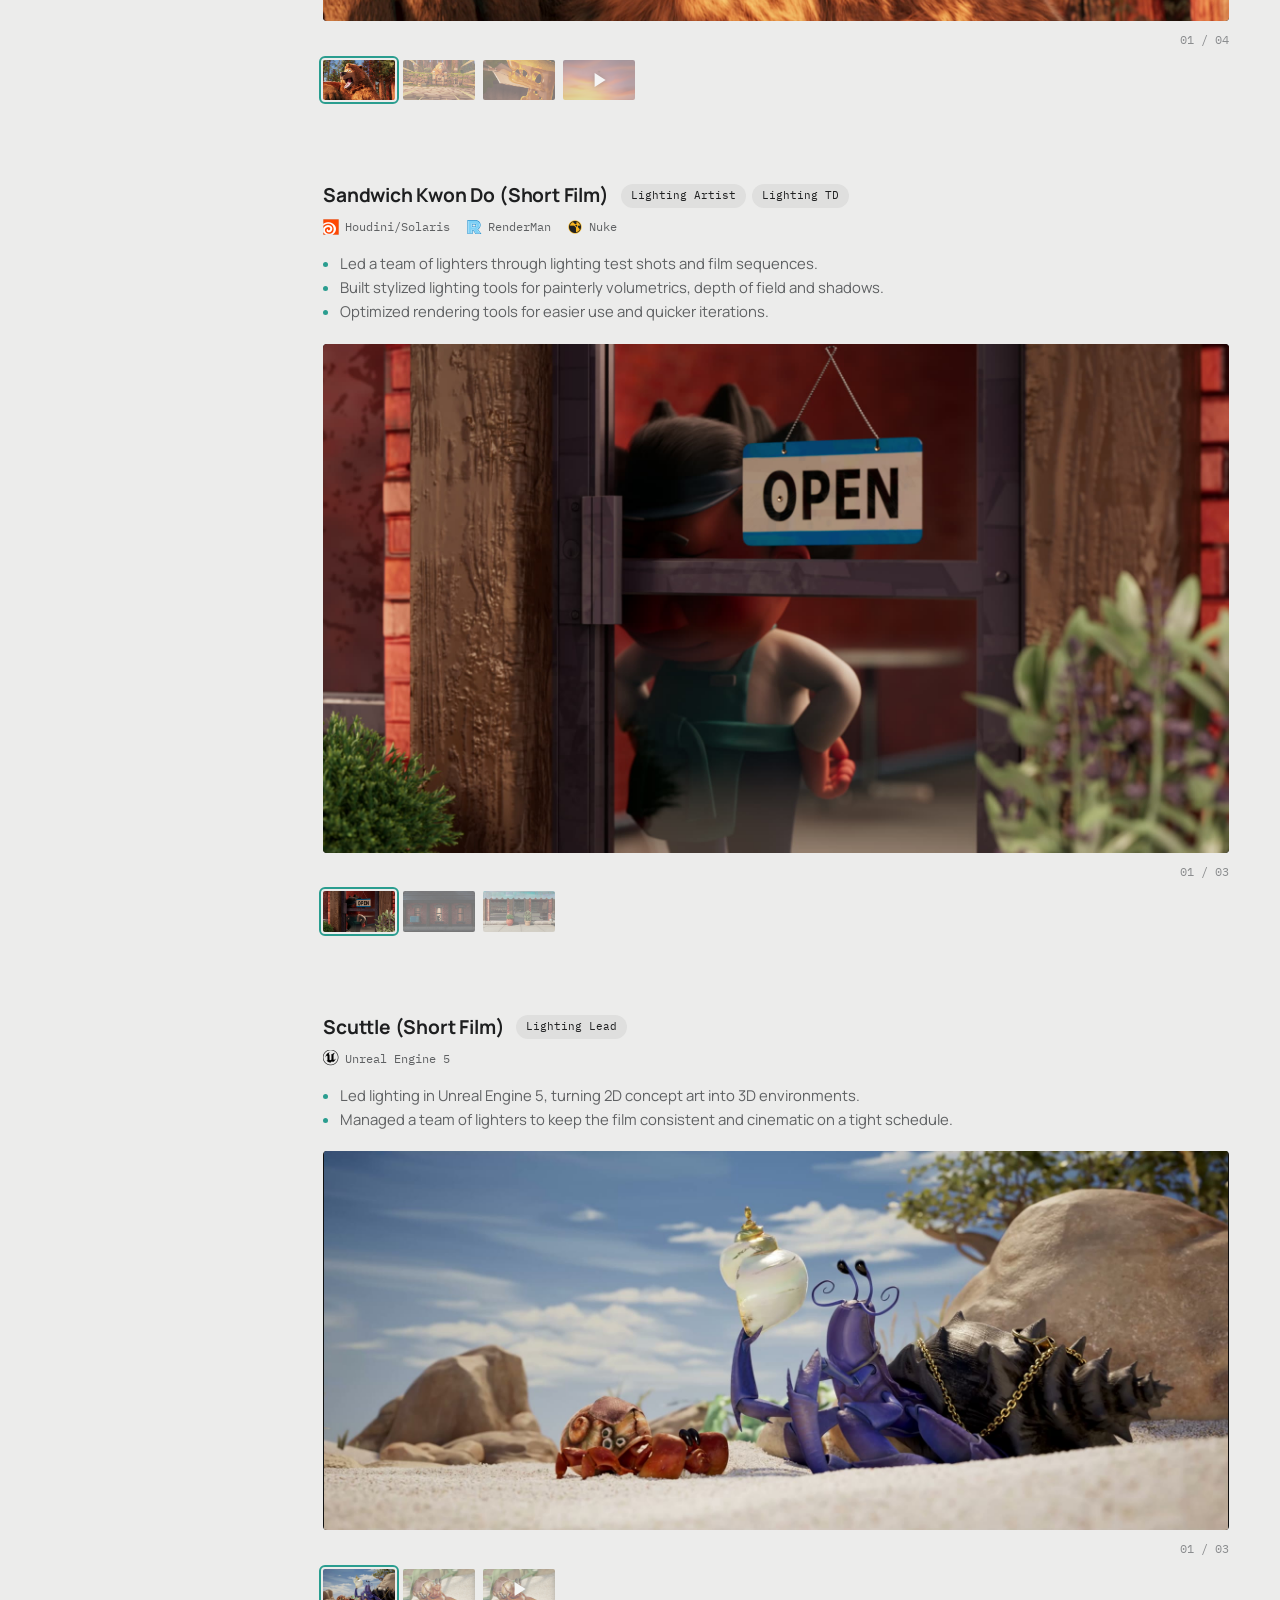
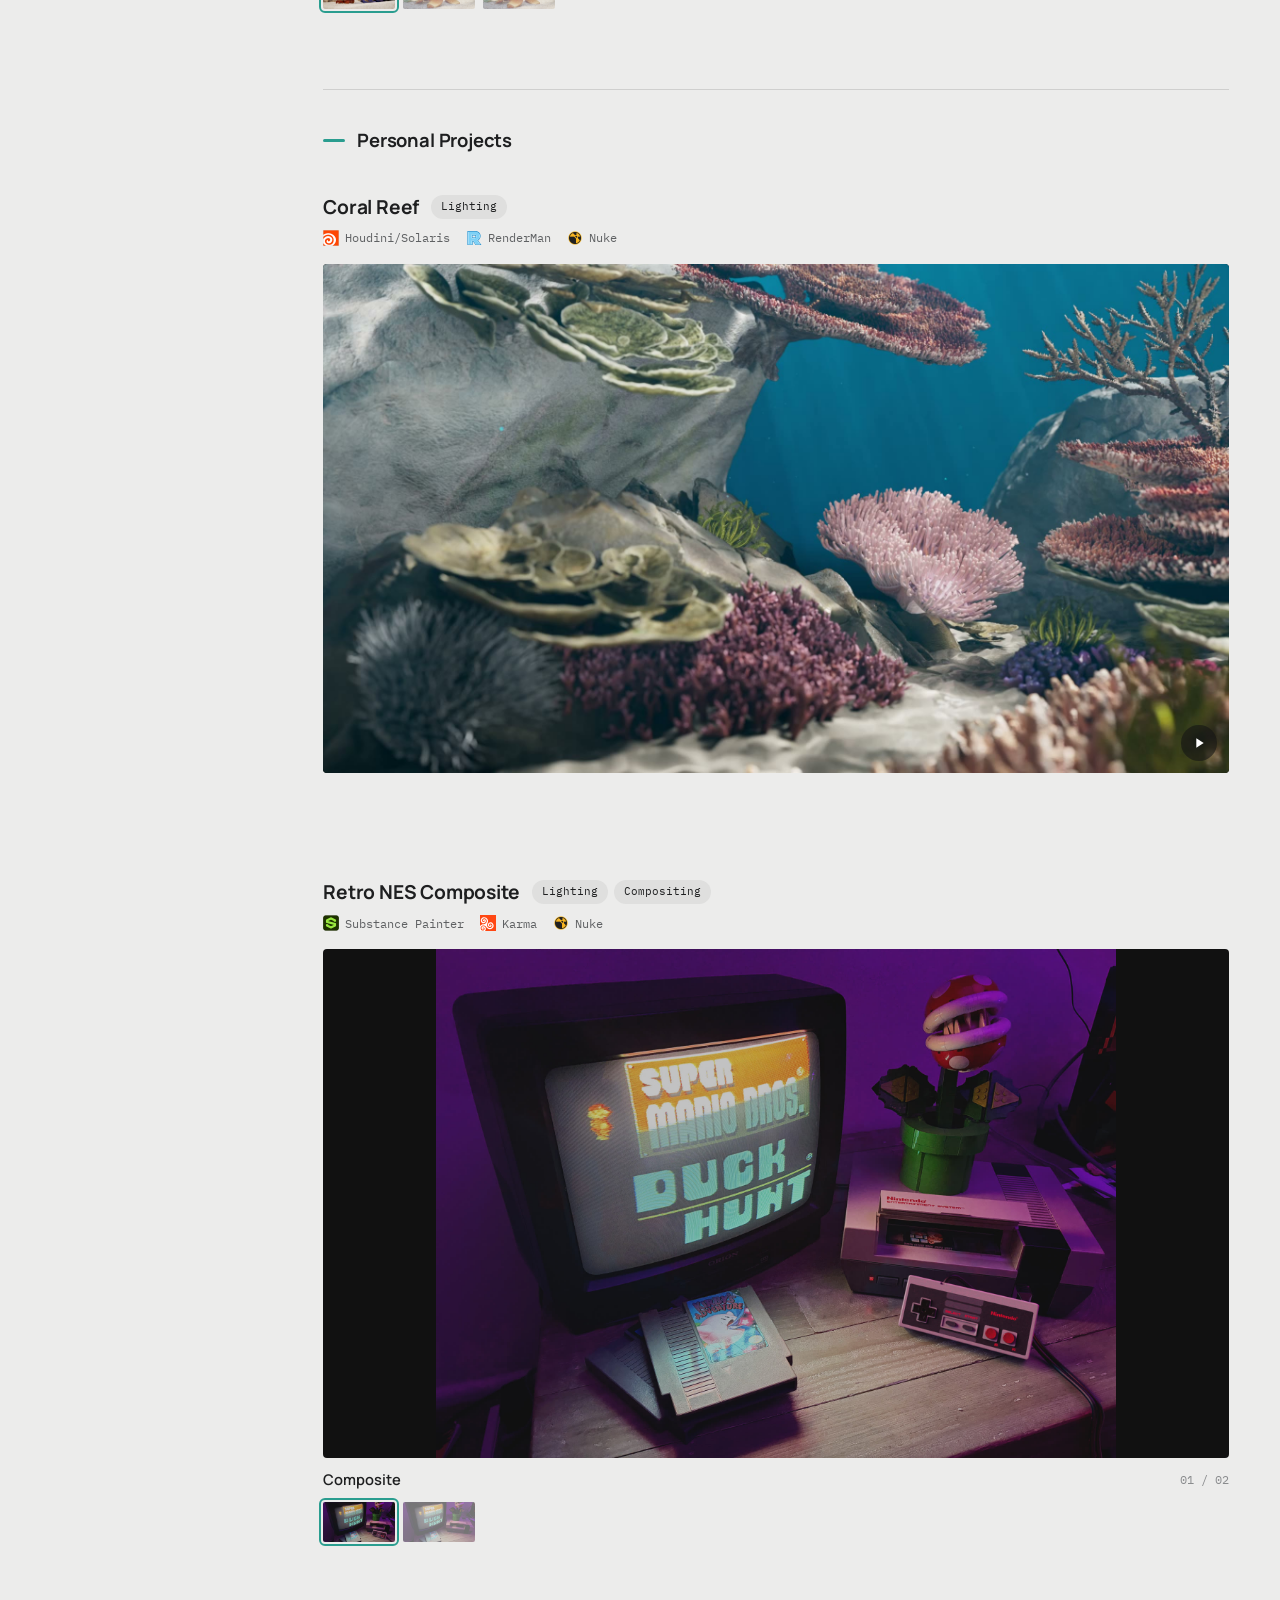
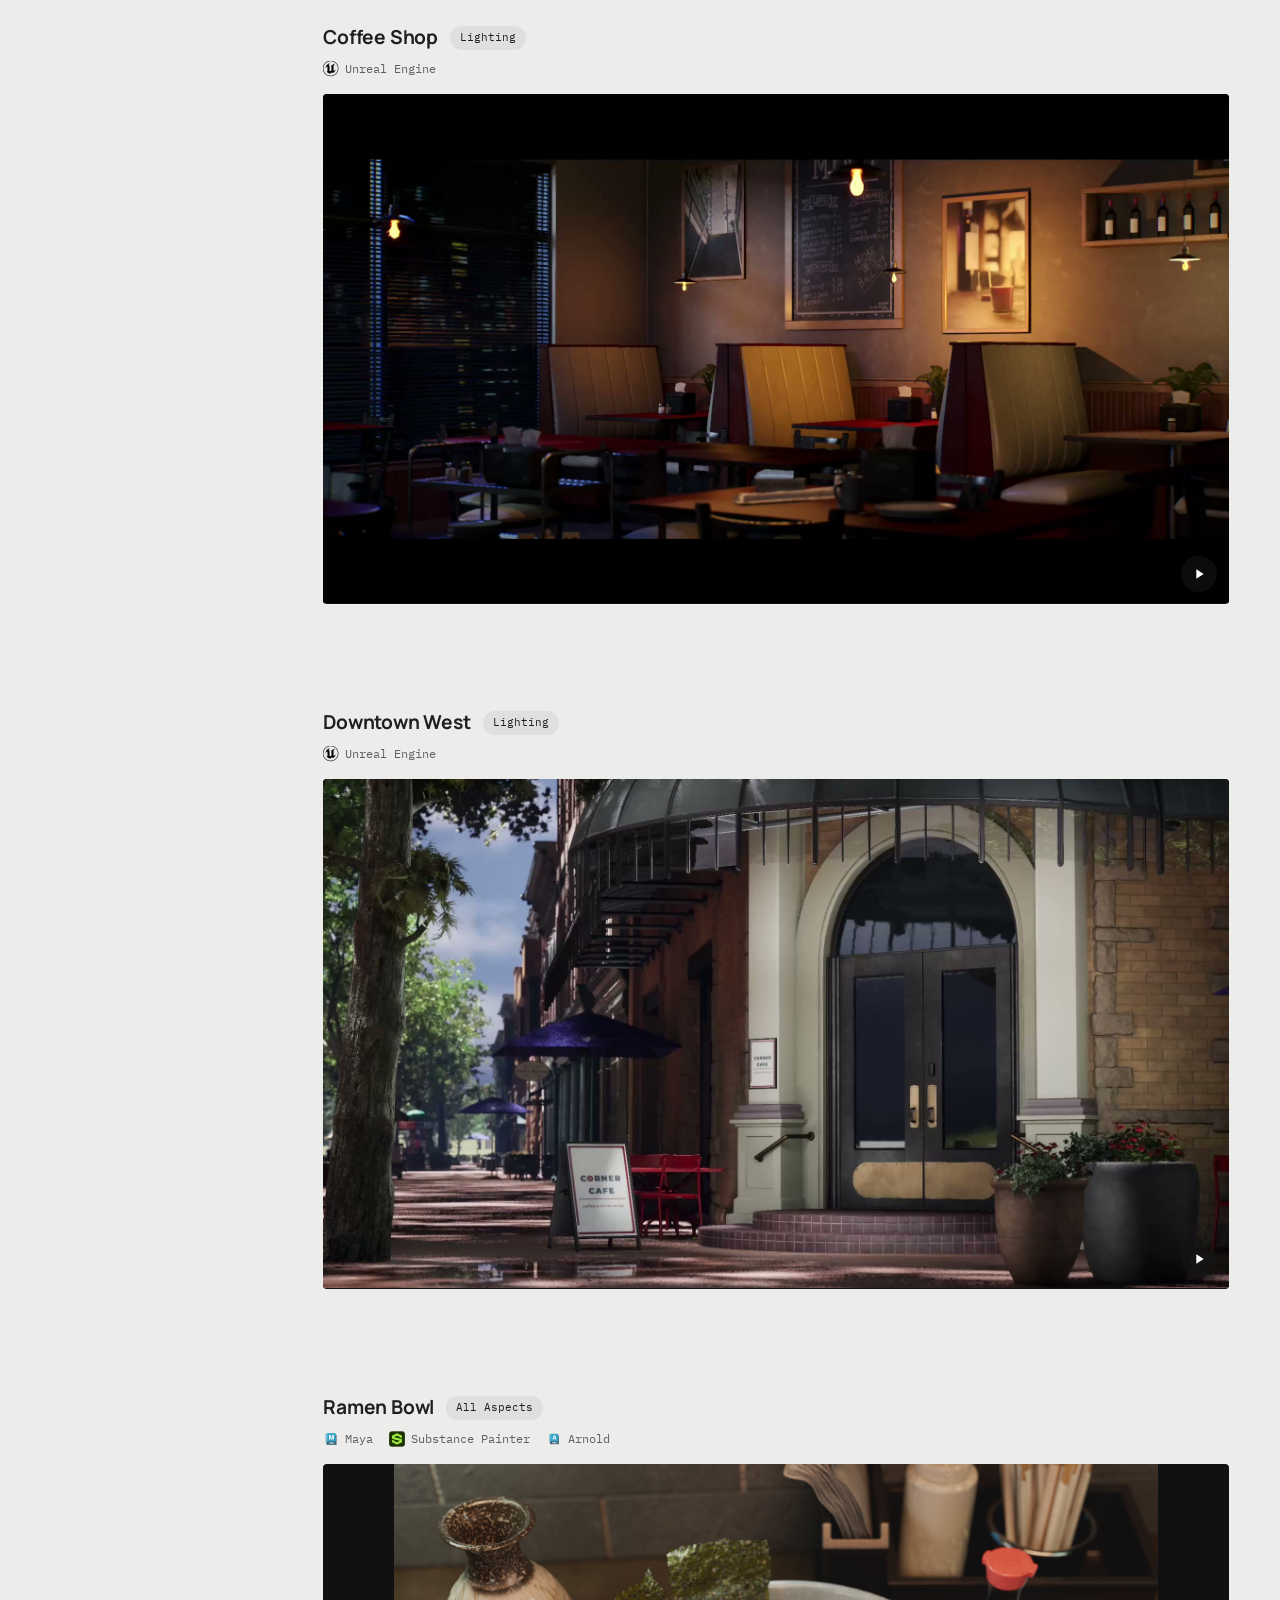
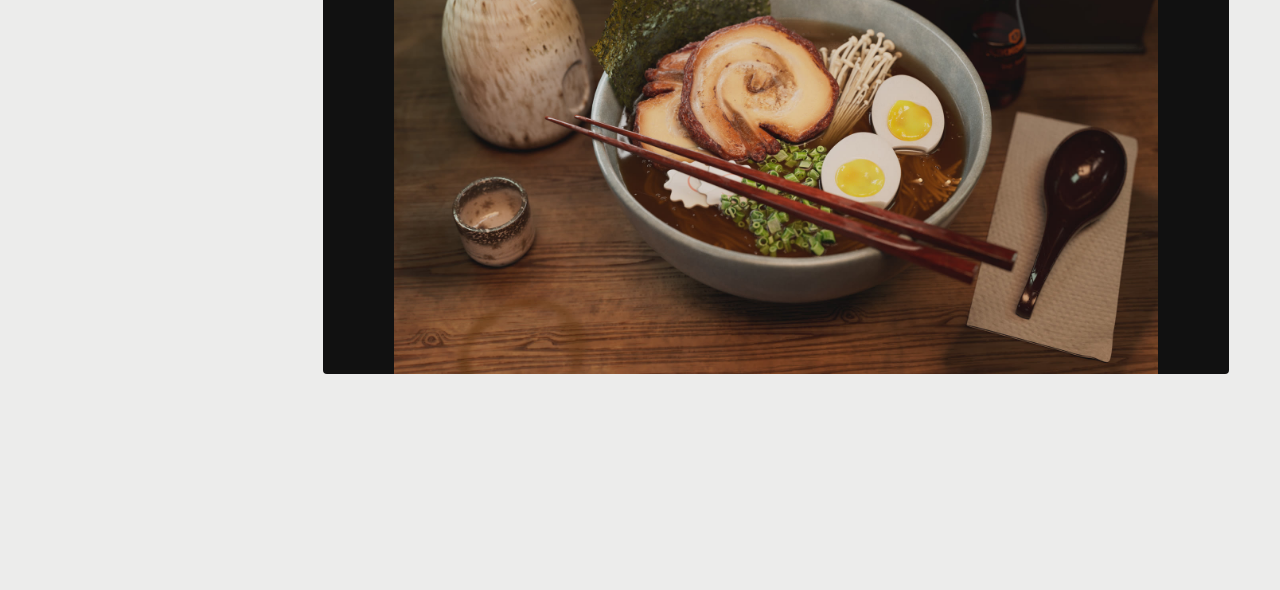
==== commit b3be0244: "Add clips, intro render animation, teal accent and layout tweaks - Coral Reef, Coffee Shop and Downt" ====
--- a/index.html
+++ b/index.html
@@ -9,6 +9,7 @@
   <link rel="preconnect" href="https://fonts.gstatic.com" crossorigin>
   <link rel="stylesheet" href="https://fonts.googleapis.com/css2?family=IBM+Plex+Mono:wght@400;500&family=Manrope:wght@400;500;600;700&display=swap">
   <link rel="stylesheet" href="css/style.css">
+  <script src="js/intro.js"></script>
 </head>
 <body>
   <button class="hamburger" aria-label="Toggle navigation menu">
@@ -139,8 +140,8 @@
             </div>
             <div class="gallery">
               <div class="gallery__stage gallery__stage--wide">
+                <img class="gallery__img" src="assets/stills/scuttle/scuttle-04.jpg" alt="Scuttle — crabs meeting on the beach" loading="lazy">
                 <img class="gallery__img" src="assets/stills/scuttle/scuttle-01.jpg" alt="Scuttle — hermit crab under a leaf" loading="lazy">
-                <img class="gallery__img" src="assets/stills/scuttle/scuttle-04.jpg" alt="Scuttle — crabs meeting on the beach" loading="lazy">
                 <video class="gallery__img" src="assets/video/scuttle.mp4" poster="assets/video/scuttle-poster.jpg" controls playsinline preload="none" data-caption="Full film"></video>
               </div>
             </div>
@@ -158,7 +159,7 @@
               <p class="project__software"><span class="sw"><img src="assets/icons/houdini.png" alt="" width="16" height="16">Houdini/Solaris</span><span class="sw"><img src="assets/icons/renderman.svg" alt="" width="16" height="16">RenderMan</span><span class="sw"><img src="assets/icons/nuke.png" alt="" width="16" height="16">Nuke</span></p>
               <div class="gallery">
                 <div class="gallery__stage">
-                  <img class="gallery__img" src="assets/stills/coral-reef/coral-01.jpg" alt="Underwater coral reef" loading="lazy">
+                  <video class="gallery__img" src="assets/video/coral-reef.mp4" poster="assets/video/coral-reef-poster.jpg" muted loop playsinline preload="metadata" data-autoplay aria-label="Coral Reef — full clip"></video>
                 </div>
               </div>
             </article>
@@ -185,20 +186,20 @@
               <p class="project__software"><span class="sw"><img src="assets/icons/unreal.png" alt="" width="16" height="16">Unreal Engine</span></p>
               <div class="gallery">
                 <div class="gallery__stage">
-                  <img class="gallery__img" src="assets/stills/coffee-shop/coffee-shop.jpg" alt="Coffee shop interior at night" loading="lazy">
-                </div>
-              </div>
-            </article>
-
-            <article class="project">
-              <div class="project__header">
-                <h3 class="project__title">Downtown Scene</h3>
+                  <video class="gallery__img" src="assets/video/coffee-shop.mp4" poster="assets/video/coffee-shop-poster.jpg" muted loop playsinline preload="metadata" data-autoplay aria-label="Coffee Shop — full clip"></video>
+                </div>
+              </div>
+            </article>
+
+            <article class="project">
+              <div class="project__header">
+                <h3 class="project__title">Downtown West</h3>
                 <div class="project__roles"><span class="role-tag">Lighting</span></div>
               </div>
               <p class="project__software"><span class="sw"><img src="assets/icons/unreal.png" alt="" width="16" height="16">Unreal Engine</span></p>
               <div class="gallery">
                 <div class="gallery__stage">
-                  <img class="gallery__img" src="assets/stills/downtown/downtown-01.jpg" alt="Downtown storefront in daylight" loading="lazy">
+                  <video class="gallery__img" src="assets/video/downtown.mp4" poster="assets/video/downtown-poster.jpg" muted loop playsinline preload="metadata" data-autoplay aria-label="Downtown West — full clip"></video>
                 </div>
               </div>
             </article>
--- a/css/style.css
+++ b/css/style.css
@@ -17,7 +17,7 @@
   --sidebar-muted: #9c9ea0;
   --sidebar-rule: #3a3b3d;
 
-  --accent: #d08a3c;          /* warm key light */
+  --accent: #2a9d8f;          /* teal */
   --media-bg: #111;
 
   --font-sans: "Manrope", -apple-system, BlinkMacSystemFont, "Segoe UI", sans-serif;
@@ -266,6 +266,24 @@
 .gallery__img--active { opacity: 1; }
 .gallery__img:not(.gallery__img--active) { pointer-events: none; }
 video.gallery__img, .gallery__embed { cursor: default; }
+video[data-autoplay] { cursor: pointer; }
+.clip-toggle {
+  position: absolute;
+  right: 12px;
+  bottom: 12px;
+  z-index: 2;
+  width: 36px; height: 36px;
+  border: 0;
+  border-radius: 50%;
+  background: rgba(20, 20, 20, .6);
+  color: #fff;
+  display: inline-flex; align-items: center; justify-content: center;
+  cursor: pointer;
+  transition: background .2s;
+}
+.clip-toggle:hover { background: rgba(20, 20, 20, .85); }
+.clip-toggle:focus-visible { outline: 2px solid var(--accent); outline-offset: 2px; }
+.clip-toggle svg { width: 16px; height: 16px; }
 .gallery__embed iframe { position: absolute; inset: 0; width: 100%; height: 100%; border: 0; }
 
 /* Arrows sit on the image edges and show on hover (always visible on touch screens). */
@@ -295,7 +313,7 @@
 .gallery__meta {
   display: flex;
   justify-content: space-between;
-  align-items: baseline;
+  align-items: center;
   gap: 12px;
   margin-top: 10px;
   font-family: var(--font-mono);
@@ -303,7 +321,12 @@
   color: var(--text-faint);
   min-height: 1.2em;
 }
-.gallery__caption { color: var(--text-muted); }
+.gallery__caption {
+  font-family: var(--font-sans);
+  font-size: .92rem;
+  font-weight: 600;
+  color: var(--text);
+}
 
 .gallery__thumbs {
   display: flex;
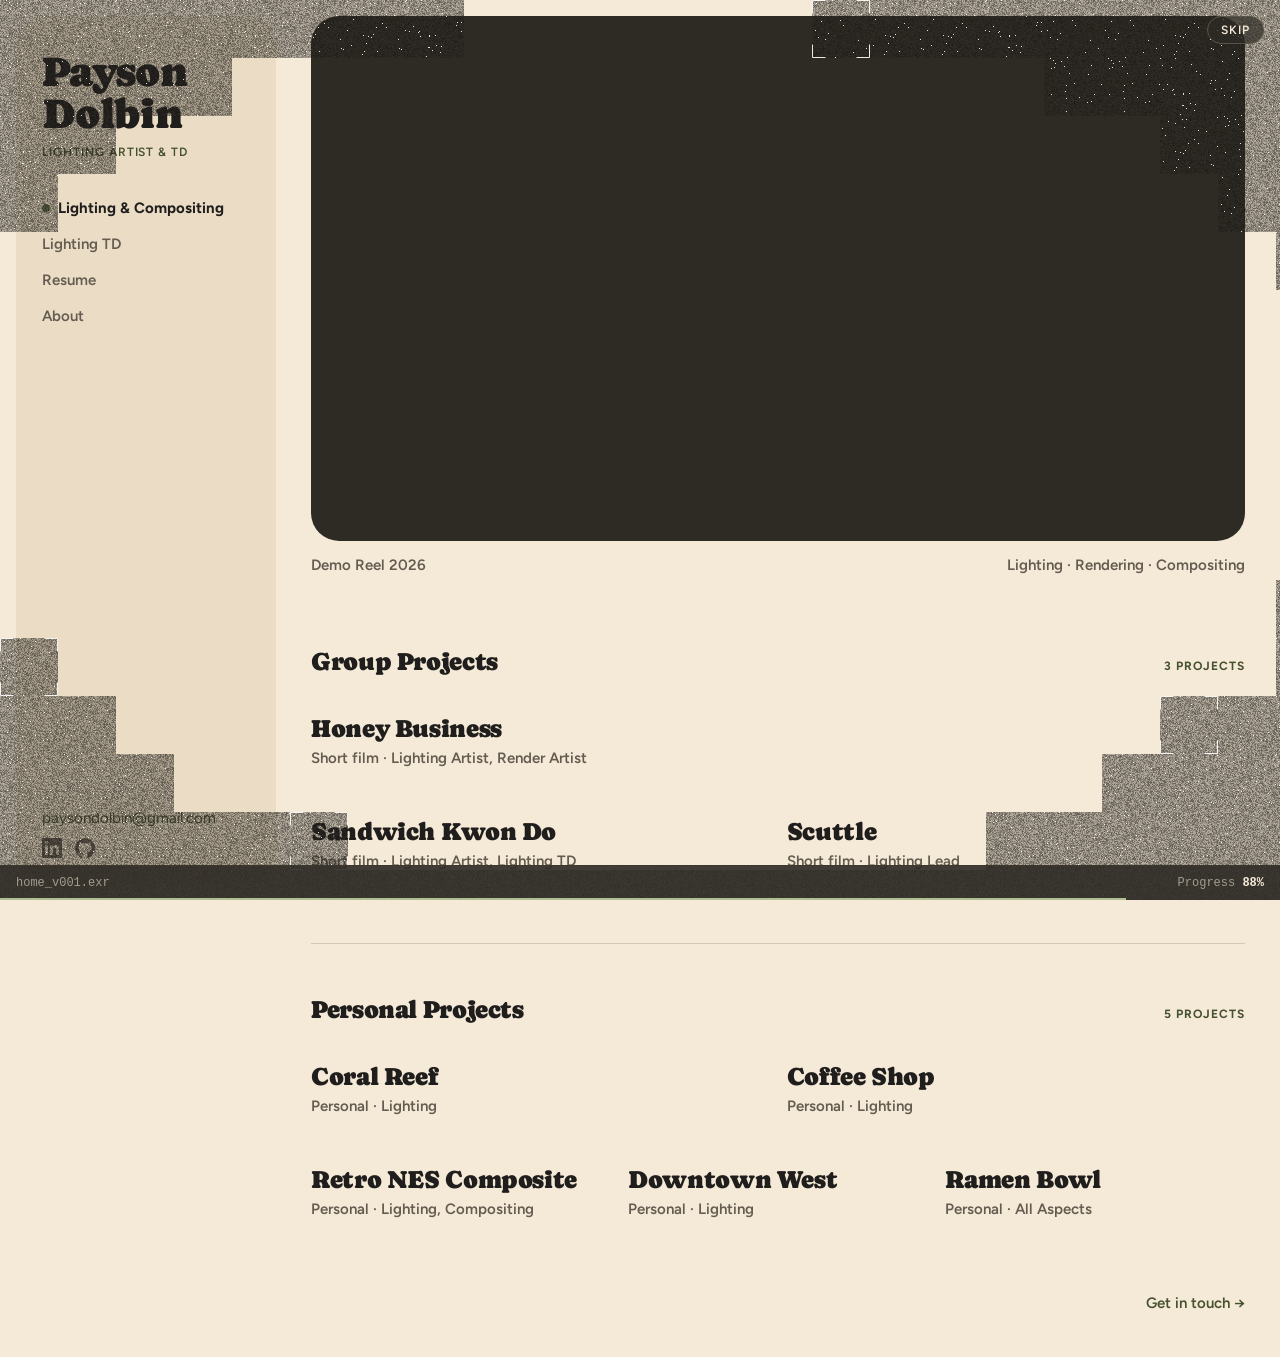
==== commit 2b9a3374: "Redesign site with Organic theme from Claude Design handoff - Home page: rounded sidebar, demo reel," ====
--- a/index.html
+++ b/index.html
@@ -4,225 +4,124 @@
   <meta charset="utf-8">
   <meta name="viewport" content="width=device-width, initial-scale=1">
   <title>Payson Dolbin | Lighting &amp; Compositing</title>
-  <meta name="description" content="Payson Dolbin — Lighting Artist &amp; Lighting TD. Demo reel and shot breakdowns.">
+  <meta name="description" content="Payson Dolbin — Lighting Artist &amp; Lighting TD. Demo reel and project breakdowns.">
   <link rel="preconnect" href="https://fonts.googleapis.com">
   <link rel="preconnect" href="https://fonts.gstatic.com" crossorigin>
-  <link rel="stylesheet" href="https://fonts.googleapis.com/css2?family=IBM+Plex+Mono:wght@400;500&family=Manrope:wght@400;500;600;700&display=swap">
+  <link rel="stylesheet" href="https://fonts.googleapis.com/css2?family=Caprasimo&amp;family=Figtree:wght@400;600;700&amp;display=swap">
   <link rel="stylesheet" href="css/style.css">
   <script src="js/intro.js"></script>
 </head>
 <body>
-  <button class="hamburger" aria-label="Toggle navigation menu">
-    <svg viewBox="0 0 24 24" fill="none" stroke="currentColor" stroke-width="2"><path d="M4 7h16M4 12h16M4 17h16"/></svg>
-  </button>
-  <div class="mobile-overlay"></div>
-
-  <div class="site-wrapper">
+  <div class="shell" id="top">
     <aside class="sidebar">
-      <header>
-        <a href="index.html" class="sidebar__name-link"><h1 class="sidebar__name">Payson Dolbin</h1></a>
-        <p class="sidebar__tagline">Lighting Artist &amp; TD</p>
+      <div class="sidebar__brand">
+        <a href="#top" class="sidebar__name">Payson<br>Dolbin</a>
+        <div class="sidebar__role label">Lighting Artist &amp; TD</div>
+      </div>
+      <nav class="sidebar__nav" aria-label="Main">
+        <a href="index.html" class="nav-link nav-link--active" aria-current="page">Lighting &amp; Compositing</a>
+        <a href="lighting-td.html" class="nav-link">Lighting TD</a>
+        <a href="resume.html" class="nav-link">Resume</a>
+        <a href="about.html" class="nav-link">About</a>
+      </nav>
+      <div class="sidebar__contact">
         <a class="sidebar__email" href="mailto:paysondolbin@gmail.com" title="Click to copy">paysondolbin@gmail.com</a>
-      </header>
-
-      <nav class="sidebar__nav" aria-label="Main">
-        <ul class="nav__list">
-          <li class="nav__item">
-            <a href="index.html" class="nav__link nav__link--active">Lighting &amp; Compositing</a>
-            <ul class="nav__sublist">
-              <li><a href="#demo-reel" class="nav__sublink">Demo Reel</a></li>
-              <li><a href="#breakdowns" class="nav__sublink">Breakdowns</a></li>
-              <li><a href="#group-projects" class="nav__sublink nav__sublink--nested">Group Projects</a></li>
-              <li><a href="#honey-business" class="nav__sublink nav__sublink--deep">Honey Business</a></li>
-              <li><a href="#sandwich-kwon-do" class="nav__sublink nav__sublink--deep">Sandwich Kwon Do</a></li>
-              <li><a href="#scuttle" class="nav__sublink nav__sublink--deep">Scuttle</a></li>
-              <li><a href="#personal-projects" class="nav__sublink nav__sublink--nested">Personal Projects</a></li>
-            </ul>
-          </li>
-          <li class="nav__item"><a href="lighting-td.html" class="nav__link">Lighting TD</a></li>
-          <li class="nav__item"><a href="resume.html" class="nav__link">Resume</a></li>
-          <li class="nav__item"><a href="about.html" class="nav__link">About</a></li>
-        </ul>
-      </nav>
-
-      <div class="sidebar__social">
-        <a class="social__link" href="https://www.linkedin.com/in/payson-dolbin-346336221/" target="_blank" rel="noopener noreferrer" aria-label="LinkedIn">
-          <svg viewBox="0 0 24 24"><path d="M20.447 20.452h-3.554v-5.569c0-1.328-.027-3.037-1.852-3.037-1.853 0-2.136 1.445-2.136 2.939v5.667H9.351V9h3.414v1.561h.046c.477-.9 1.637-1.85 3.37-1.85 3.601 0 4.267 2.37 4.267 5.455v6.286zM5.337 7.433a2.062 2.062 0 01-2.063-2.065 2.064 2.064 0 112.063 2.065zm1.782 13.019H3.555V9h3.564v11.452zM22.225 0H1.771C.792 0 0 .774 0 1.729v20.542C0 23.227.792 24 1.771 24h20.451C23.2 24 24 23.227 24 22.271V1.729C24 .774 23.2 0 22.222 0h.003z"/></svg>
-        </a>
-        <a class="social__link" href="https://github.com/paysonrdolbin" target="_blank" rel="noopener noreferrer" aria-label="GitHub">
-          <svg viewBox="0 0 24 24"><path d="M12 .297c-6.63 0-12 5.373-12 12 0 5.303 3.438 9.8 8.205 11.385.6.113.82-.258.82-.577 0-.285-.01-1.04-.015-2.04-3.338.724-4.042-1.61-4.042-1.61C4.422 18.07 3.633 17.7 3.633 17.7c-1.087-.744.084-.729.084-.729 1.205.084 1.838 1.236 1.838 1.236 1.07 1.835 2.809 1.305 3.495.998.108-.776.417-1.305.76-1.605-2.665-.3-5.466-1.332-5.466-5.93 0-1.31.465-2.38 1.235-3.22-.135-.303-.54-1.523.105-3.176 0 0 1.005-.322 3.3 1.23.96-.267 1.98-.399 3-.405 1.02.006 2.04.138 3 .405 2.28-1.552 3.285-1.23 3.285-1.23.645 1.653.24 2.873.12 3.176.765.84 1.23 1.91 1.23 3.22 0 4.61-2.805 5.625-5.475 5.92.42.36.81 1.096.81 2.22 0 1.606-.015 2.896-.015 3.286 0 .315.21.69.825.57C20.565 22.092 24 17.592 24 12.297c0-6.627-5.373-12-12-12"/></svg>
-        </a>
+        <div class="social">
+          <a href="https://www.linkedin.com/in/payson-dolbin-346336221/" target="_blank" rel="noopener noreferrer" aria-label="LinkedIn"><svg viewBox="0 0 24 24" aria-hidden="true"><path d="M20.447 20.452h-3.554v-5.569c0-1.328-.027-3.037-1.852-3.037-1.853 0-2.136 1.445-2.136 2.939v5.667H9.351V9h3.414v1.561h.046c.477-.9 1.637-1.85 3.37-1.85 3.601 0 4.267 2.37 4.267 5.455v6.286zM5.337 7.433a2.062 2.062 0 01-2.063-2.065 2.064 2.064 0 112.063 2.065zm1.782 13.019H3.555V9h3.564v11.452zM22.225 0H1.771C.792 0 0 .774 0 1.729v20.542C0 23.227.792 24 1.771 24h20.451C23.2 24 24 23.227 24 22.271V1.729C24 .774 23.2 0 22.222 0h.003z"/></svg></a>
+          <a href="https://github.com/paysonrdolbin" target="_blank" rel="noopener noreferrer" aria-label="GitHub"><svg viewBox="0 0 24 24" aria-hidden="true"><path d="M12 .297c-6.63 0-12 5.373-12 12 0 5.303 3.438 9.8 8.205 11.385.6.113.82-.258.82-.577 0-.285-.01-1.04-.015-2.04-3.338.724-4.042-1.61-4.042-1.61C4.422 18.07 3.633 17.7 3.633 17.7c-1.087-.744.084-.729.084-.729 1.205.084 1.838 1.236 1.838 1.236 1.07 1.835 2.809 1.305 3.495.998.108-.776.417-1.305.76-1.605-2.665-.3-5.466-1.332-5.466-5.93 0-1.31.465-2.38 1.235-3.22-.135-.303-.54-1.523.105-3.176 0 0 1.005-.322 3.3 1.23.96-.267 1.98-.399 3-.405 1.02.006 2.04.138 3 .405 2.28-1.552 3.285-1.23 3.285-1.23.645 1.653.24 2.873.12 3.176.765.84 1.23 1.91 1.23 3.22 0 4.61-2.805 5.625-5.475 5.92.42.36.81 1.096.81 2.22 0 1.606-.015 2.896-.015 3.286 0 .315.21.69.825.57C20.565 22.092 24 17.592 24 12.297c0-6.627-5.373-12-12-12"/></svg></a>
+        </div>
       </div>
     </aside>
 
-    <main class="main-content">
-      <div class="content-wrapper">
+    <main class="main">
+      <section class="reel" aria-label="Demo reel">
+        <div class="reel__frame">
+          <iframe src="https://player.vimeo.com/video/1138259296?title=0&amp;byline=0&amp;portrait=0&amp;dnt=1"
+                  allow="autoplay; fullscreen; picture-in-picture" allowfullscreen
+                  referrerpolicy="strict-origin-when-cross-origin" title="Demo Reel 2026"></iframe>
+        </div>
+        <div class="reel__meta"><span>Demo Reel 2026</span><span>Lighting · Rendering · Compositing</span></div>
+      </section>
 
-        <!-- Demo Reel -->
-        <section id="demo-reel" class="page-section">
-          <h2 class="section-title">Demo Reel</h2>
-          <div class="video-embed">
-            <iframe src="https://player.vimeo.com/video/1138259296?title=0&amp;byline=0&amp;portrait=0&amp;dnt=1"
-                    allow="autoplay; fullscreen; picture-in-picture; clipboard-write; encrypted-media"
-                    referrerpolicy="strict-origin-when-cross-origin"
-                    title="Payson Dolbin Demo Reel 2026" loading="lazy"></iframe>
-          </div>
-        </section>
+      <section class="projects" aria-labelledby="group-projects">
+        <div class="projects__head">
+          <h2 class="projects__title" id="group-projects">Group Projects</h2>
+          <span class="projects__count label">3 projects</span>
+        </div>
+        <div class="mosaic">
+          <button class="tile" type="button" data-project="0" style="--span:6;--aspect:21/9">
+            <span class="tile__frame"><span class="tile__inner"><img src="assets/stills/honey-business/c250.jpg" alt="" loading="lazy"></span></span>
+            <span class="tile__text">
+              <span class="tile__title">Honey Business</span>
+              <span class="tile__meta">Short film · Lighting Artist, Render Artist</span>
+            </span>
+          </button>
+          <button class="tile" type="button" data-project="1" style="--span:3;--aspect:4/3">
+            <span class="tile__frame"><span class="tile__inner"><img src="assets/stills/sandwich-kwon-do/z030a.jpg" alt="" loading="lazy"></span></span>
+            <span class="tile__text">
+              <span class="tile__title">Sandwich Kwon Do</span>
+              <span class="tile__meta">Short film · Lighting Artist, Lighting TD</span>
+            </span>
+          </button>
+          <button class="tile" type="button" data-project="2" style="--span:3;--aspect:4/3">
+            <span class="tile__frame"><span class="tile__inner"><img src="assets/stills/scuttle/scuttle-04.jpg" alt="" loading="lazy"></span></span>
+            <span class="tile__text">
+              <span class="tile__title">Scuttle</span>
+              <span class="tile__meta">Short film · Lighting Lead</span>
+            </span>
+          </button>
+        </div>
+      </section>
 
-        <!-- Breakdowns -->
-        <section id="breakdowns" class="page-section">
-          <h2 class="section-title">Breakdowns</h2>
-          <p class="section-intro">A closer look at each piece in the reel. Full breakdowns with passes and lighting setups are in progress.</p>
+      <section class="projects projects--rule" aria-labelledby="personal-projects">
+        <div class="projects__head">
+          <h2 class="projects__title" id="personal-projects">Personal Projects</h2>
+          <span class="projects__count label">5 projects</span>
+        </div>
+        <div class="mosaic">
+          <button class="tile" type="button" data-project="3" style="--span:3;--aspect:16/10">
+            <span class="tile__frame"><span class="tile__inner"><img src="assets/video/coral-reef-poster.jpg" alt="" loading="lazy"></span></span>
+            <span class="tile__text">
+              <span class="tile__title">Coral Reef</span>
+              <span class="tile__meta">Personal · Lighting</span>
+            </span>
+          </button>
+          <button class="tile" type="button" data-project="4" style="--span:3;--aspect:16/10;--inset:-16% 0">
+            <span class="tile__frame"><span class="tile__inner"><img src="assets/video/coffee-shop-poster.jpg" alt="" loading="lazy"></span></span>
+            <span class="tile__text">
+              <span class="tile__title">Coffee Shop</span>
+              <span class="tile__meta">Personal · Lighting</span>
+            </span>
+          </button>
+          <button class="tile" type="button" data-project="5" style="--span:2;--aspect:4/5">
+            <span class="tile__frame"><span class="tile__inner"><img src="assets/stills/retro-nes/nes-comp.jpg" alt="" loading="lazy"></span></span>
+            <span class="tile__text">
+              <span class="tile__title">Retro NES Composite</span>
+              <span class="tile__meta">Personal · Lighting, Compositing</span>
+            </span>
+          </button>
+          <button class="tile" type="button" data-project="6" style="--span:2;--aspect:4/5">
+            <span class="tile__frame"><span class="tile__inner"><img src="assets/video/downtown-poster.jpg" alt="" loading="lazy"></span></span>
+            <span class="tile__text">
+              <span class="tile__title">Downtown West</span>
+              <span class="tile__meta">Personal · Lighting</span>
+            </span>
+          </button>
+          <button class="tile" type="button" data-project="7" style="--span:2;--aspect:4/5">
+            <span class="tile__frame"><span class="tile__inner"><img src="assets/stills/ramen/ramen-01.jpg" alt="" loading="lazy"></span></span>
+            <span class="tile__text">
+              <span class="tile__title">Ramen Bowl</span>
+              <span class="tile__meta">Personal · All Aspects</span>
+            </span>
+          </button>
+        </div>
+      </section>
 
-          <h3 id="group-projects" class="subsection-title subsection-title--first">Group Projects</h3>
-
-          <article id="honey-business" class="project">
-            <div class="project__header">
-              <h3 class="project__title">Honey Business (Short Film)</h3>
-              <div class="project__roles"><span class="role-tag">Lighting Artist</span><span class="role-tag">Render Artist</span></div>
-            </div>
-            <p class="project__software"><span class="sw"><img src="assets/icons/houdini.png" alt="" width="16" height="16">Houdini/Solaris</span><span class="sw"><img src="assets/icons/renderman.svg" alt="" width="16" height="16">RenderMan</span><span class="sw"><img src="assets/icons/nuke.png" alt="" width="16" height="16">Nuke</span></p>
-            <div class="project__desc">
-              <ul>
-                <li>Tuned RenderMan path tracer settings to make dailies render 6–10x faster.</li>
-                <li>Set up render layers and LPEs so compositors could control lights, objects and scattering types separately.</li>
-                <li>Managed the production's render farm to keep shots moving.</li>
-              </ul>
-            </div>
-            <div class="gallery">
-              <div class="gallery__stage">
-                <img class="gallery__img" src="assets/stills/honey-business/c250.jpg" alt="Honey Business — bear close-up in the forest">
-                <img class="gallery__img" src="assets/stills/honey-business/d040.jpg" alt="Honey Business — bear behind the garden gate" loading="lazy">
-                <img class="gallery__img" src="assets/stills/honey-business/f210.jpg" alt="Honey Business — honey pour" loading="lazy">
-                <div class="gallery__img gallery__embed" data-poster="assets/stills/honey-business/film-thumb.jpg" data-caption="Full film · Password: watchBobo">
-                  <iframe src="https://player.vimeo.com/video/1187515149?title=0&amp;byline=0&amp;portrait=0&amp;dnt=1"
-                          allow="autoplay; fullscreen; picture-in-picture; clipboard-write; encrypted-media"
-                          referrerpolicy="strict-origin-when-cross-origin"
-                          title="Honey Business full film" loading="lazy"></iframe>
-                </div>
-              </div>
-            </div>
-          </article>
-
-          <article id="sandwich-kwon-do" class="project">
-            <div class="project__header">
-              <h3 class="project__title">Sandwich Kwon Do (Short Film)</h3>
-              <div class="project__roles"><span class="role-tag">Lighting Artist</span><span class="role-tag">Lighting TD</span></div>
-            </div>
-            <p class="project__software"><span class="sw"><img src="assets/icons/houdini.png" alt="" width="16" height="16">Houdini/Solaris</span><span class="sw"><img src="assets/icons/renderman.svg" alt="" width="16" height="16">RenderMan</span><span class="sw"><img src="assets/icons/nuke.png" alt="" width="16" height="16">Nuke</span></p>
-            <div class="project__desc">
-              <ul>
-                <li>Led a team of lighters through lighting test shots and film sequences.</li>
-                <li>Built stylized lighting tools for painterly volumetrics, depth of field and shadows.</li>
-                <li>Optimized rendering tools for easier use and quicker iterations.</li>
-              </ul>
-            </div>
-            <div class="gallery">
-              <div class="gallery__stage">
-                <img class="gallery__img" src="assets/stills/sandwich-kwon-do/z020.jpg" alt="Sandwich Kwon Do — open sign in the shop window" loading="lazy">
-                <img class="gallery__img" src="assets/stills/sandwich-kwon-do/z030a.jpg" alt="Sandwich Kwon Do — lit window at night" loading="lazy">
-                <img class="gallery__img" src="assets/stills/sandwich-kwon-do/z030b.jpg" alt="Sandwich Kwon Do — storefront" loading="lazy">
-              </div>
-            </div>
-          </article>
-
-          <article id="scuttle" class="project">
-            <div class="project__header">
-              <h3 class="project__title">Scuttle (Short Film)</h3>
-              <div class="project__roles"><span class="role-tag">Lighting Lead</span></div>
-            </div>
-            <p class="project__software"><span class="sw"><img src="assets/icons/unreal.png" alt="" width="16" height="16">Unreal Engine 5</span></p>
-            <div class="project__desc">
-              <ul>
-                <li>Led lighting in Unreal Engine 5, turning 2D concept art into 3D environments.</li>
-                <li>Managed a team of lighters to keep the film consistent and cinematic on a tight schedule.</li>
-              </ul>
-            </div>
-            <div class="gallery">
-              <div class="gallery__stage gallery__stage--wide">
-                <img class="gallery__img" src="assets/stills/scuttle/scuttle-04.jpg" alt="Scuttle — crabs meeting on the beach" loading="lazy">
-                <img class="gallery__img" src="assets/stills/scuttle/scuttle-01.jpg" alt="Scuttle — hermit crab under a leaf" loading="lazy">
-                <video class="gallery__img" src="assets/video/scuttle.mp4" poster="assets/video/scuttle-poster.jpg" controls playsinline preload="none" data-caption="Full film"></video>
-              </div>
-            </div>
-          </article>
-
-          <!-- Personal Projects -->
-          <div id="personal-projects" class="project">
-            <h3 class="subsection-title">Personal Projects</h3>
-
-            <article id="coral-reef" class="project">
-              <div class="project__header">
-                <h3 class="project__title">Coral Reef</h3>
-                <div class="project__roles"><span class="role-tag">Lighting</span></div>
-              </div>
-              <p class="project__software"><span class="sw"><img src="assets/icons/houdini.png" alt="" width="16" height="16">Houdini/Solaris</span><span class="sw"><img src="assets/icons/renderman.svg" alt="" width="16" height="16">RenderMan</span><span class="sw"><img src="assets/icons/nuke.png" alt="" width="16" height="16">Nuke</span></p>
-              <div class="gallery">
-                <div class="gallery__stage">
-                  <video class="gallery__img" src="assets/video/coral-reef.mp4" poster="assets/video/coral-reef-poster.jpg" muted loop playsinline preload="metadata" data-autoplay aria-label="Coral Reef — full clip"></video>
-                </div>
-              </div>
-            </article>
-
-            <article class="project">
-              <div class="project__header">
-                <h3 class="project__title">Retro NES Composite</h3>
-                <div class="project__roles"><span class="role-tag">Lighting</span><span class="role-tag">Compositing</span></div>
-              </div>
-              <p class="project__software"><span class="sw"><img src="assets/icons/substance.png" alt="" width="16" height="16">Substance Painter</span><span class="sw"><img src="assets/icons/karma.svg" alt="" width="16" height="16">Karma</span><span class="sw"><img src="assets/icons/nuke.png" alt="" width="16" height="16">Nuke</span></p>
-              <div class="gallery">
-                <div class="gallery__stage">
-                  <img class="gallery__img" src="assets/stills/retro-nes/nes-comp.jpg" alt="Retro NES setup — final composite" data-caption="Composite" loading="lazy">
-                  <img class="gallery__img" src="assets/stills/retro-nes/nes-without.jpg" alt="Retro NES setup — original render" data-caption="Original Image" loading="lazy">
-                </div>
-              </div>
-            </article>
-
-            <article class="project">
-              <div class="project__header">
-                <h3 class="project__title">Coffee Shop</h3>
-                <div class="project__roles"><span class="role-tag">Lighting</span></div>
-              </div>
-              <p class="project__software"><span class="sw"><img src="assets/icons/unreal.png" alt="" width="16" height="16">Unreal Engine</span></p>
-              <div class="gallery">
-                <div class="gallery__stage">
-                  <video class="gallery__img" src="assets/video/coffee-shop.mp4" poster="assets/video/coffee-shop-poster.jpg" muted loop playsinline preload="metadata" data-autoplay aria-label="Coffee Shop — full clip"></video>
-                </div>
-              </div>
-            </article>
-
-            <article class="project">
-              <div class="project__header">
-                <h3 class="project__title">Downtown West</h3>
-                <div class="project__roles"><span class="role-tag">Lighting</span></div>
-              </div>
-              <p class="project__software"><span class="sw"><img src="assets/icons/unreal.png" alt="" width="16" height="16">Unreal Engine</span></p>
-              <div class="gallery">
-                <div class="gallery__stage">
-                  <video class="gallery__img" src="assets/video/downtown.mp4" poster="assets/video/downtown-poster.jpg" muted loop playsinline preload="metadata" data-autoplay aria-label="Downtown West — full clip"></video>
-                </div>
-              </div>
-            </article>
-
-            <article class="project">
-              <div class="project__header">
-                <h3 class="project__title">Ramen Bowl</h3>
-                <div class="project__roles"><span class="role-tag">All Aspects</span></div>
-              </div>
-              <p class="project__software"><span class="sw"><img src="assets/icons/maya.png" alt="" width="16" height="16">Maya</span><span class="sw"><img src="assets/icons/substance.png" alt="" width="16" height="16">Substance Painter</span><span class="sw"><img src="assets/icons/arnold.png" alt="" width="16" height="16">Arnold</span></p>
-              <div class="gallery">
-                <div class="gallery__stage">
-                  <img class="gallery__img" src="assets/stills/ramen/ramen-01.jpg" alt="Ramen bowl still life" loading="lazy">
-                </div>
-              </div>
-            </article>
-          </div>
-        </section>
-
-      </div>
+      <footer class="site-footer"><a href="mailto:paysondolbin@gmail.com">Get in touch →</a></footer>
     </main>
   </div>
 
   <script src="js/main.js"></script>
+  <script src="js/home.js"></script>
 </body>
 </html>
--- a/css/style.css
+++ b/css/style.css
@@ -1,32 +1,29 @@
 /* ==========================================================================
    Payson Dolbin — portfolio
-   Neutral gray theme with a dark sidebar and one warm "key light" accent.
-   Change the tokens below to retheme the whole site.
+   Organic theme: warm cream ground, rounded shapes, Caprasimo over Figtree,
+   green accent. Type scale uses four sizes only: 42 / 25 / 15 / 12px.
    ========================================================================== */
 
 :root {
-  --bg: #ececeb;
-  --surface: #dfdfde;
-  --rule: #cfcfce;
-  --text: #1e1f20;
-  --text-muted: #5f6163;
-  --text-faint: #8a8c8e;
-
-  --sidebar-bg: #232425;
-  --sidebar-text: #ececea;
-  --sidebar-muted: #9c9ea0;
-  --sidebar-rule: #3a3b3d;
-
-  --accent: #2a9d8f;          /* teal */
-  --media-bg: #111;
-
-  --font-sans: "Manrope", -apple-system, BlinkMacSystemFont, "Segoe UI", sans-serif;
-  --font-mono: "IBM Plex Mono", ui-monospace, "SF Mono", Menlo, Consolas, monospace;
-
-  --sidebar-w: 272px;
-  --content-max: 980px;
-  --gutter: clamp(16px, 4vw, 56px);
-  --radius: 4px;
+  --color-bg: #f5ead8;        /* page ground */
+  --color-surface: #ebddc5;   /* sidebar panel */
+  --color-text: #201e1d;
+  --color-divider: color-mix(in srgb, #201e1d 16%, transparent);
+
+  --color-accent: #5f6e45;
+  --color-accent-100: #f0fae1; --color-accent-200: #e1eecc; --color-accent-300: #ccdbb2;
+  --color-accent-400: #aebf92; --color-accent-500: #728157; --color-accent-600: #56633f;
+  --color-accent-700: #46512f; --color-accent-800: #2f3820; --color-accent-900: #1f2515;
+
+  --color-neutral-100: #f9f4ed; --color-neutral-300: #dcd3c4; --color-neutral-700: #645c50;
+  --color-neutral-800: #474238; --color-neutral-900: #2e2b25;   /* media letterbox / stage bg */
+
+  --font-heading: "Caprasimo", system-ui, sans-serif;  /* weight 400 only */
+  --font-body: "Figtree", system-ui, sans-serif;
+
+  --radius-sm: 8px; --radius-md: 16px; --radius-lg: 28px;
+  --shadow-md: 0 3px 10px color-mix(in srgb, #2e2b25 16%, transparent);
+  --shadow-lg: 0 12px 32px color-mix(in srgb, #2e2b25 22%, transparent);
 }
 
 * { box-sizing: border-box; }
@@ -36,387 +33,456 @@
 
 body {
   margin: 0;
-  background: var(--bg);
-  color: var(--text);
-  font-family: var(--font-sans);
+  background: var(--color-bg);
+  color: var(--color-text);
+  font-family: var(--font-body);
+  font-size: 15px;
   font-weight: 400;
-  line-height: 1.6;
+  line-height: 1.55;
   -webkit-font-smoothing: antialiased;
 }
+body.overlay-open { overflow: hidden; }
 
 img { max-width: 100%; display: block; }
-a { color: inherit; }
-::selection { background: var(--accent); color: #fff; }
-
-/* ---------- Layout ---------- */
-
-.site-wrapper { display: flex; min-height: 100vh; }
+a { color: #46512f; }
+a:hover { color: #5f6e45; }
+::selection { background: #ccdbb2; }
+:focus-visible { outline: 2px solid var(--color-accent); outline-offset: 2px; }
+
+h1, h2, h3 { font-family: var(--font-heading); font-weight: 400; }
+
+.label {
+  font-size: 12px;
+  font-weight: 700;
+  letter-spacing: .08em;
+  text-transform: uppercase;
+}
+
+/* ---------- Shell ---------- */
+
+.shell {
+  display: flex;
+  gap: 16px;
+  padding: 16px;
+  min-height: 100vh;
+}
 
 .sidebar {
-  position: fixed;
-  inset: 0 auto 0 0;
-  width: var(--sidebar-w);
-  background: var(--sidebar-bg);
-  color: var(--sidebar-text);
-  padding: 44px 32px 32px;
+  position: sticky;
+  top: 16px;
+  height: calc(100vh - 32px);
+  width: 260px;
+  flex: none;
+  background: var(--color-surface);
+  border-radius: var(--radius-lg);
+  padding: 35px 26px 26px;
   display: flex;
   flex-direction: column;
+  gap: 35px;
+  justify-content: space-between;
   overflow-y: auto;
 }
-
-.main-content {
-  margin-left: var(--sidebar-w);
+.sidebar__brand { display: flex; flex-direction: column; gap: 8px; }
+.sidebar__name {
+  font-family: var(--font-heading);
+  font-size: 42px;
+  line-height: 1;
+  letter-spacing: -.015em;
+  color: var(--color-text);
+  text-decoration: none;
+}
+.sidebar__name:hover { color: var(--color-text); }
+.sidebar__role { font-weight: 600; color: var(--color-accent-700); }
+
+.sidebar__nav { display: flex; flex-direction: column; gap: 13px; flex: 1; }
+.nav-link {
+  font-size: 15px;
+  font-weight: 600;
+  color: var(--color-neutral-700);
+  text-decoration: none;
+  transition: color .2s;
+}
+.nav-link:hover { color: var(--color-accent); }
+.nav-link--active {
+  display: flex;
+  align-items: center;
+  gap: 8px;
+  font-weight: 700;
+  color: var(--color-text);
+}
+.nav-link--active:hover { color: var(--color-text); }
+.nav-link--active::before {
+  content: "";
+  width: 8px; height: 8px;
+  border-radius: 50%;
+  background: var(--color-accent);
+  flex: none;
+}
+
+.sidebar__contact { display: flex; flex-direction: column; gap: 8px; font-size: 15px; }
+.sidebar__email { text-decoration: none; }
+.social { display: flex; gap: 13px; }
+.social a { display: inline-flex; color: var(--color-neutral-700); transition: color .2s; }
+.social a:hover { color: var(--color-accent); }
+.social svg { width: 20px; height: 20px; fill: currentColor; }
+
+.main {
   flex: 1;
   min-width: 0;
-  padding: 56px var(--gutter) 96px;
-}
-
-.content-wrapper { max-width: var(--content-max); margin: 0 auto; }
-
-/* ---------- Sidebar ---------- */
-
-.sidebar__name-link { text-decoration: none; }
-.sidebar__name {
-  font-weight: 700;
-  font-size: 1.55rem;
-  letter-spacing: -.02em;
-  line-height: 1.15;
-  margin: 0;
-}
-.sidebar__tagline {
-  margin: 6px 0 0;
-  font-family: var(--font-mono);
-  font-size: .72rem;
-  color: var(--accent);
-}
-.sidebar__email {
-  display: inline-block;
-  margin-top: 14px;
-  font-size: .8rem;
-  color: var(--sidebar-muted);
-  text-decoration: none;
-}
-.sidebar__email:hover { color: var(--sidebar-text); }
-
-.sidebar__nav { margin-top: 48px; }
-.nav__list, .nav__sublist { list-style: none; margin: 0; padding: 0; }
-.nav__item { margin-bottom: 10px; }
-.nav__link {
-  display: block;
-  text-decoration: none;
-  color: var(--sidebar-muted);
-  font-size: .95rem;
-  font-weight: 500;
-  transition: color .2s;
-}
-.nav__link:hover { color: var(--sidebar-text); }
-.nav__link--active { color: var(--sidebar-text); font-weight: 600; }
-.nav__link--active::after {
-  content: "";
-  display: inline-block;
-  width: 6px; height: 6px;
-  margin-left: 8px;
-  vertical-align: middle;
-  border-radius: 50%;
-  background: var(--accent);
-  box-shadow: 0 0 8px var(--accent);
-}
-.nav__sublist { margin: 10px 0 6px; }
-.nav__sublink {
-  display: block;
-  text-decoration: none;
-  color: var(--sidebar-muted);
-  font-size: .8rem;
-  padding: 3px 0 3px 12px;
-  border-left: 2px solid var(--sidebar-rule);
-  transition: color .2s, border-color .2s;
-}
-.nav__sublink:hover { color: var(--sidebar-text); }
-.nav__sublink--active { color: var(--sidebar-text); border-left-color: var(--accent); }
-.nav__sublink--nested { padding-left: 24px; }
-.nav__sublink--deep { padding-left: 36px; font-size: .76rem; }
-
-.sidebar__social {
-  margin-top: auto;
-  padding-top: 20px;
-  border-top: 1px solid var(--sidebar-rule);
-  display: flex;
-  gap: 16px;
-}
-.social__link { display: inline-flex; color: var(--sidebar-muted); transition: color .2s; }
-.social__link:hover { color: var(--sidebar-text); }
-.social__link svg { width: 18px; height: 18px; fill: currentColor; }
-
-/* ---------- Sections ---------- */
-
-.page-section { scroll-margin-top: 32px; margin-bottom: 96px; }
-
-.section-title {
-  display: flex;
-  align-items: baseline;
-  gap: 12px;
-  font-weight: 700;
-  font-size: 1.6rem;
-  letter-spacing: -.02em;
-  line-height: 1.2;
-  margin: 0 0 24px;
-}
-.section-title__num {
-  font-family: var(--font-mono);
-  font-weight: 400;
-  font-size: .8rem;
-  letter-spacing: 0;
-  color: var(--accent);
-}
-.section-intro { color: var(--text-muted); max-width: 62ch; margin: -8px 0 48px; font-size: .95rem; }
-
-.project { scroll-margin-top: 32px; margin-bottom: 80px; }
-.project__header {
-  display: flex;
-  flex-wrap: wrap;
-  align-items: center;
-  gap: 8px 12px;
-  margin-bottom: 6px;
-}
-.project__title {
-  font-weight: 700;
-  font-size: 1.2rem;
-  letter-spacing: -.01em;
-  margin: 0;
-}
-.project__roles { display: flex; flex-wrap: wrap; gap: 6px; }
-.role-tag {
-  font-family: var(--font-mono);
-  font-size: .7rem;
-  color: var(--text);
-  background: var(--surface);
-  border-radius: 999px;
-  padding: 3px 10px;
-  white-space: nowrap;
-}
-.project__software {
-  display: flex;
-  flex-wrap: wrap;
-  gap: 6px 16px;
-  font-family: var(--font-mono);
-  font-size: .75rem;
-  color: var(--text-muted);
-  margin: 0 0 16px;
-}
-.sw { display: inline-flex; align-items: center; gap: 6px; white-space: nowrap; }
-.sw img { width: 16px; height: 16px; object-fit: contain; flex: none; }
-.project__desc { color: var(--text-muted); font-size: .93rem; max-width: 70ch; margin: 0 0 20px; }
-.project__desc ul { margin: 0; padding-left: 1.1em; }
-.project__desc li::marker { color: var(--accent); }
-
-.subsection-title {
-  display: flex;
-  align-items: center;
-  gap: 12px;
-  font-weight: 700;
-  font-size: 1.15rem;
-  letter-spacing: -.01em;
-  color: var(--text);
-  border-top: 1px solid var(--rule);
-  padding-top: 36px;
-  margin: 0 0 36px;
-  scroll-margin-top: 32px;
-}
-.subsection-title::before {
-  content: "";
-  width: 22px;
-  height: 3px;
-  border-radius: 2px;
-  background: var(--accent);
-}
-.subsection-title--first { border-top: 0; padding-top: 0; }
-
-/* ---------- Video embed ---------- */
-
-.video-embed {
+  display: flex;
+  flex-direction: column;
+  gap: 70px;
+  padding: 0 19px;
+}
+/* Text-heavy pages keep a readable measure. */
+.content { max-width: 980px; width: 100%; }
+
+/* ---------- Demo reel ---------- */
+
+.reel { display: flex; flex-direction: column; gap: 13px; }
+.reel__frame {
   position: relative;
   aspect-ratio: 16 / 9;
-  background: var(--media-bg);
-  border-radius: var(--radius);
-  overflow: hidden;
-}
-.video-embed iframe { position: absolute; inset: 0; width: 100%; height: 100%; border: 0; }
-
-/* ---------- Still gallery ---------- */
-
-.gallery:focus-visible { outline: 2px solid var(--accent); outline-offset: 4px; }
-.gallery__stage {
+  border-radius: var(--radius-lg);
+  overflow: hidden;
+  background: var(--color-neutral-900);
+}
+.reel__frame iframe { position: absolute; inset: 0; width: 100%; height: 100%; border: 0; }
+.reel__meta {
+  display: flex;
+  justify-content: space-between;
+  flex-wrap: wrap;
+  gap: 13px;
+  font-weight: 600;
+  color: var(--color-neutral-700);
+}
+
+/* ---------- Project sections ---------- */
+
+.projects { display: flex; flex-direction: column; gap: 26px; }
+.projects--rule { border-top: 1px solid var(--color-divider); padding-top: 52px; }
+.projects__head {
+  display: flex;
+  align-items: baseline;
+  justify-content: space-between;
+  flex-wrap: wrap;
+  gap: 13px;
+}
+.projects__title { margin: 0; font-size: 25px; line-height: 1.12; letter-spacing: -.015em; }
+.projects__count { color: var(--color-accent-700); }
+
+.mosaic {
+  display: grid;
+  grid-template-columns: repeat(6, minmax(0, 1fr));
+  column-gap: 17.6px;
+  row-gap: 35px;
+  align-items: start;
+}
+
+.tile {
+  grid-column: span var(--span, 6);
+  display: flex;
+  flex-direction: column;
+  gap: 13px;
+  min-width: 0;
+  padding: 0;
+  border: 0;
+  background: none;
+  font: inherit;
+  color: inherit;
+  text-align: left;
+  cursor: pointer;
+}
+.tile:focus-visible { outline-offset: 6px; border-radius: var(--radius-lg); }
+.tile__frame {
   position: relative;
-  aspect-ratio: 16 / 9;
-  background: var(--media-bg);
-  border-radius: var(--radius);
-  overflow: hidden;
-}
-.gallery__stage--wide { aspect-ratio: 2.39 / 1; }
-.gallery__img {
+  aspect-ratio: var(--aspect, 16 / 9);
+  border-radius: var(--radius-lg);
+  overflow: hidden;
+  background: var(--color-neutral-300);
+}
+.tile__inner { position: absolute; inset: var(--inset, 0); }
+.tile__inner img { width: 100%; height: 100%; object-fit: cover; transition: transform .5s ease; }
+.tile:hover .tile__inner img { transform: scale(1.03); }
+.tile__text { display: flex; flex-direction: column; gap: 4px; }
+.tile__title { font-family: var(--font-heading); font-size: 25px; line-height: 1.12; letter-spacing: -.015em; }
+.tile__meta { font-weight: 600; color: var(--color-neutral-700); }
+
+.site-footer {
+  display: flex;
+  justify-content: flex-end;
+  font-weight: 600;
+  padding-bottom: 26px;
+}
+.site-footer a { text-decoration: none; }
+
+/* ---------- Buttons & tags ---------- */
+
+.btn {
+  display: inline-flex;
+  align-items: center;
+  gap: 8px;
+  padding: 13px 22px;
+  border: 0;
+  border-radius: 999px;
+  background: var(--color-accent);
+  color: var(--color-bg);
+  font-family: var(--font-heading);
+  font-size: 15px;
+  line-height: 1;
+  text-decoration: none;
+  cursor: pointer;
+  transition: background .2s, color .2s;
+}
+.btn:hover { background: var(--color-accent-600); color: var(--color-bg); }
+.btn svg { width: 16px; height: 16px; flex: none; }
+.btn--ghost { background: transparent; color: var(--color-text); box-shadow: inset 0 0 0 1px var(--color-divider); }
+.btn--ghost:hover { background: var(--color-accent-100); color: var(--color-text); }
+
+.icon-btn {
+  width: 36px; height: 36px;
+  flex: none;
+  display: inline-flex;
+  align-items: center;
+  justify-content: center;
+  padding: 0;
+  border: 0;
+  border-radius: 50%;
+  cursor: pointer;
+  transition: background .2s;
+}
+.icon-btn svg { width: 18px; height: 18px; }
+.icon-btn--outline { background: transparent; color: var(--color-text); border: 1px solid var(--color-divider); }
+.icon-btn--outline:hover { background: var(--color-accent-100); }
+.icon-btn--cream { background: var(--color-bg); color: var(--color-text); box-shadow: var(--shadow-md); }
+.icon-btn--cream:hover { background: var(--color-accent-200); }
+.icon-btn--primary { background: var(--color-accent); color: var(--color-bg); }
+.icon-btn--primary:hover { background: var(--color-accent-600); }
+.icon-btn--primary svg { width: 16px; height: 16px; }
+
+.tags { display: flex; flex-wrap: wrap; gap: 6px; }
+.tag {
+  font-size: 11px;
+  line-height: 1.5;
+  padding: 3px 10px;
+  border-radius: 999px;
+  background: var(--color-accent-100);
+  color: var(--color-accent-800);
+}
+
+/* ---------- Project overlay ---------- */
+
+.overlay {
+  position: fixed;
+  inset: 0;
+  z-index: 100;
+  background: color-mix(in srgb, #2e2b25 50%, transparent);
+}
+.overlay[hidden] { display: none; }
+
+.ov-panel {
+  position: fixed;
+  inset: 16px;
+  background: var(--color-bg);
+  border-radius: var(--radius-lg);
+  box-shadow: var(--shadow-lg);
+  padding: 26px;
+  display: flex;
+  flex-direction: row;
+  gap: 35px;
+  overflow: hidden;
+}
+
+.ov-info {
+  flex: none;
+  width: 340px;
+  min-height: 0;
+  display: flex;
+  flex-direction: column;
+  gap: 26px;
+  overflow-y: auto;
+}
+.ov-head { display: flex; justify-content: space-between; align-items: flex-start; gap: 13px; }
+.ov-heading { display: flex; flex-direction: column; gap: 8px; }
+.ov-kicker { font-weight: 600; color: var(--color-accent-700); }
+.ov-title { margin: 0; font-size: 42px; line-height: 1.05; letter-spacing: -.015em; }
+
+.sw-row {
+  display: flex;
+  flex-wrap: wrap;
+  gap: 8px 22px;
+  font-weight: 600;
+  color: var(--color-neutral-800);
+}
+.sw { display: inline-flex; align-items: center; gap: 8px; white-space: nowrap; }
+.sw img { width: 18px; height: 18px; object-fit: contain; flex: none; }
+
+.ov-bullets {
+  margin: 0;
+  padding-left: 1.1em;
+  display: flex;
+  flex-direction: column;
+  gap: 8px;
+  text-wrap: pretty;
+}
+.ov-bullets:empty { display: none; }
+.ov-next { margin-top: auto; padding-top: 13px; }
+
+.ov-gallery {
+  flex: 1;
+  min-width: 0;
+  min-height: 0;
+  display: flex;
+  flex-direction: column;
+  gap: 13px;
+}
+.ov-stage-area {
+  flex: 1;
+  min-height: 0;
+  container-type: size;
+  display: grid;
+  place-items: center;
+}
+.ov-stage {
+  --r: 1.7778;
+  position: relative;
+  width: min(100cqw, calc(100cqh * var(--r)));
+  aspect-ratio: var(--r);
+  border-radius: var(--radius-lg);
+  overflow: hidden;
+  background: var(--color-neutral-900);
+}
+.ov-stage > img,
+.ov-stage > video,
+.ov-stage > iframe {
   position: absolute;
   inset: 0;
   width: 100%;
   height: 100%;
+  border: 0;
   object-fit: contain;
-  opacity: 0;
-  transition: opacity .35s ease;
-  cursor: zoom-in;
-}
-.gallery__img--active { opacity: 1; }
-.gallery__img:not(.gallery__img--active) { pointer-events: none; }
-video.gallery__img, .gallery__embed { cursor: default; }
-video[data-autoplay] { cursor: pointer; }
-.clip-toggle {
-  position: absolute;
-  right: 12px;
-  bottom: 12px;
-  z-index: 2;
-  width: 36px; height: 36px;
-  border: 0;
-  border-radius: 50%;
-  background: rgba(20, 20, 20, .6);
-  color: #fff;
-  display: inline-flex; align-items: center; justify-content: center;
-  cursor: pointer;
-  transition: background .2s;
-}
-.clip-toggle:hover { background: rgba(20, 20, 20, .85); }
-.clip-toggle:focus-visible { outline: 2px solid var(--accent); outline-offset: 2px; }
-.clip-toggle svg { width: 16px; height: 16px; }
-.gallery__embed iframe { position: absolute; inset: 0; width: 100%; height: 100%; border: 0; }
-
-/* Arrows sit on the image edges and show on hover (always visible on touch screens). */
-.gallery__arrow {
+}
+.ov-stage > img { cursor: zoom-in; }
+.ov-stage > video.is-loop { cursor: pointer; }
+
+.stage-arrow {
   position: absolute;
   top: 50%;
   transform: translateY(-50%);
   z-index: 2;
-  width: 40px; height: 40px;
-  border: 0;
-  border-radius: 50%;
-  background: rgba(20, 20, 20, .55);
-  color: #fff;
-  display: inline-flex; align-items: center; justify-content: center;
-  cursor: pointer;
-  opacity: 0;
-  transition: opacity .2s, background .2s;
-}
-.gallery__arrow svg { width: 18px; height: 18px; }
-.gallery__arrow--prev { left: 12px; }
-.gallery__arrow--next { right: 12px; }
-.gallery__arrow:hover { background: rgba(20, 20, 20, .8); }
-.gallery__stage:hover .gallery__arrow,
-.gallery__arrow:focus-visible { opacity: 1; }
-@media (hover: none) { .gallery__arrow { opacity: .85; } }
-
-.gallery__meta {
+}
+.stage-arrow--prev { left: 13px; }
+.stage-arrow--next { right: 13px; }
+.clip-btn { position: absolute; bottom: 13px; z-index: 2; }
+.clip-btn--fs { right: 57px; }
+.clip-btn--play { right: 13px; }
+
+.ov-caption-row {
+  flex: none;
   display: flex;
   justify-content: space-between;
-  align-items: center;
-  gap: 12px;
-  margin-top: 10px;
-  font-family: var(--font-mono);
-  font-size: .72rem;
-  color: var(--text-faint);
-  min-height: 1.2em;
-}
-.gallery__caption {
-  font-family: var(--font-sans);
-  font-size: .92rem;
+  align-items: baseline;
+  gap: 13px;
+  min-height: 1.4em;
   font-weight: 600;
-  color: var(--text);
-}
-
-.gallery__thumbs {
-  display: flex;
-  flex-wrap: wrap;
-  gap: 8px;
-  margin-top: 10px;
-}
-.gallery__thumb {
-  width: 72px;
+  color: var(--color-neutral-800);
+}
+.ov-counter { color: var(--color-neutral-700); }
+
+.ov-thumbs { flex: none; display: flex; flex-wrap: wrap; gap: 8px; }
+.ov-thumbs:empty { display: none; }
+.ov-thumb {
+  position: relative;
+  flex: none;
+  width: 96px;
   aspect-ratio: 16 / 9;
   padding: 0;
   border: 0;
-  border-radius: 2px;
-  background: var(--media-bg);
-  overflow: hidden;
+  border-radius: var(--radius-sm);
+  overflow: hidden;
+  background: var(--color-neutral-900);
   cursor: pointer;
-  opacity: .5;
+  opacity: .55;
   outline: 2px solid transparent;
   outline-offset: 2px;
-  transition: opacity .2s, outline-color .2s;
-}
-.gallery__thumb img { width: 100%; height: 100%; object-fit: cover; }
-.gallery__thumb:hover { opacity: .85; }
-.gallery__thumb--active { opacity: 1; outline-color: var(--accent); }
-.gallery--single .gallery__arrow,
-.gallery--single .gallery__thumbs,
-.gallery--single .gallery__count { display: none; }
-
-/* ---------- Lightbox ---------- */
-
-.lightbox {
+  transition: opacity .2s;
+}
+.ov-thumb:hover { opacity: 1; }
+.ov-thumb--active { opacity: 1; outline-color: var(--color-accent); }
+.ov-thumb img { width: 100%; height: 100%; object-fit: cover; }
+.ov-thumb__play { position: absolute; inset: 0; display: grid; place-items: center; color: #fff; }
+.ov-thumb__play svg { width: 16px; height: 16px; }
+
+.ov-zoom {
   position: fixed;
-  inset: 0;
-  z-index: 100;
-  background: rgba(10, 10, 10, .94);
-  display: none;
-  align-items: center;
-  justify-content: center;
-  padding: 24px;
+  inset: 16px;
+  z-index: 110;
+  border-radius: var(--radius-lg);
+  overflow: hidden;
+  background: var(--color-neutral-900);
   cursor: zoom-out;
 }
-.lightbox--open { display: flex; }
-.lightbox img { max-width: 100%; max-height: 100%; object-fit: contain; }
-
-/* ---------- Coming soon (Lighting TD) ---------- */
+.ov-zoom[hidden] { display: none; }
+.ov-zoom > img { position: absolute; inset: 0; width: 100%; height: 100%; object-fit: contain; }
+.ov-zoom__close { position: absolute; top: 17.6px; right: 17.6px; z-index: 2; }
+
+/* ---------- Toast ---------- */
+
+.toast {
+  position: fixed;
+  left: 50%;
+  bottom: 26px;
+  z-index: 120;
+  transform: translate(-50%, 12px);
+  padding: 13px 22px;
+  border-radius: 999px;
+  background: var(--color-neutral-900);
+  color: var(--color-bg);
+  font-weight: 600;
+  box-shadow: var(--shadow-lg);
+  opacity: 0;
+  pointer-events: none;
+  transition: opacity .2s, transform .2s;
+}
+.toast--show { opacity: 1; transform: translate(-50%, 0); }
+
+/* ---------- Page headings (TD, Resume, About) ---------- */
+
+.page-title { margin: 0; font-size: 42px; line-height: 1.05; letter-spacing: -.015em; }
+.page-kicker { margin: 0 0 8px; font-weight: 600; color: var(--color-accent-700); }
+.page-text { color: var(--color-neutral-800); max-width: 60ch; margin: 13px 0 0; }
+
+/* ---------- Lighting TD: render placeholder ---------- */
 
 .render-view {
-  background: #1a1a1a;
-  border: 1px solid #2c2c2c;
-  border-radius: var(--radius);
-  overflow: hidden;
-  color: #c8c8c8;
-  font-family: var(--font-mono);
-  font-size: .75rem;
+  margin-top: 35px;
+  background: #1a1918;
+  border-radius: var(--radius-lg);
+  overflow: hidden;
+  color: #c8c4bc;
+  font-family: ui-monospace, "SF Mono", Menlo, Consolas, monospace;
+  font-size: 12px;
 }
 .render-view__bar {
   display: flex;
   justify-content: space-between;
-  gap: 12px;
-  padding: 8px 12px;
-  border-bottom: 1px solid #2c2c2c;
-  color: #8a8a8a;
-}
-.render-view__bar span:first-child { color: #d8d8d8; }
-.render-view canvas { display: block; width: 100%; aspect-ratio: 16 / 9; background: #0d0d0d; }
+  gap: 13px;
+  padding: 13px 22px;
+  border-bottom: 1px solid #2e2b25;
+  color: #8a857c;
+}
+.render-view__bar span:first-child { color: #e6e1d8; }
+.render-view canvas { display: block; width: 100%; aspect-ratio: 16 / 9; background: #0d0d0c; }
 .render-view__status {
   display: grid;
   grid-template-columns: repeat(auto-fit, minmax(120px, 1fr));
-  gap: 4px 16px;
-  padding: 10px 12px;
-  border-top: 1px solid #2c2c2c;
-}
-.render-view__status b { color: #e6e6e6; font-weight: 500; }
-.render-view__progress { height: 2px; background: #2c2c2c; }
-.render-view__progress div { height: 100%; width: 0; background: var(--accent); transition: width .2s linear; }
-
-.coming-soon__eyebrow {
-  font-family: var(--font-mono);
-  font-size: .78rem;
-  color: var(--accent);
-  margin: 0 0 6px;
-}
-.coming-soon__title {
-  font-weight: 700;
-  font-size: clamp(1.8rem, 4.5vw, 2.6rem);
-  letter-spacing: -.02em;
-  line-height: 1.1;
-  margin: 0 0 12px;
-}
-.coming-soon__text { color: var(--text-muted); max-width: 58ch; margin: 0 0 32px; }
+  gap: 4px 17.6px;
+  padding: 13px 22px;
+  border-top: 1px solid #2e2b25;
+}
+.render-view__status b { color: #f5ead8; font-weight: 600; }
+.render-view__progress { height: 3px; background: #2e2b25; }
+.render-view__progress div { height: 100%; width: 0; background: var(--color-accent-400); transition: width .2s linear; }
 
 /* ---------- Resume ---------- */
 
@@ -425,127 +491,57 @@
   justify-content: space-between;
   align-items: center;
   flex-wrap: wrap;
-  gap: 16px;
-  margin-bottom: 28px;
-}
-.resume__header .section-title { margin: 0; }
-.btn {
-  display: inline-flex;
-  align-items: center;
-  gap: 8px;
-  padding: 9px 16px;
-  border: 0;
-  border-radius: var(--radius);
-  background: var(--text);
-  color: var(--bg);
-  font: inherit;
-  font-size: .85rem;
-  font-weight: 600;
-  text-decoration: none;
-  cursor: pointer;
-  transition: background .2s;
-}
-.btn:hover { background: #3a3c3e; }
-.btn--ghost { background: transparent; color: var(--text); box-shadow: inset 0 0 0 1px var(--rule); }
-.btn--ghost:hover { background: var(--surface); }
-.btn svg { width: 16px; height: 16px; }
-
-.resume__pages { display: flex; flex-direction: column; gap: 24px; }
+  gap: 17.6px;
+  margin-bottom: 26px;
+}
+.resume__pages { display: flex; flex-direction: column; gap: 26px; }
 .resume__page {
   width: 100%;
   height: auto;
   background: #fff;
-  border-radius: 2px;
-  box-shadow: 0 1px 3px rgba(0,0,0,.08), 0 8px 28px rgba(0,0,0,.08);
-}
-.resume__status { color: var(--text-muted); font-size: .9rem; padding: 40px 0; text-align: center; }
+  border-radius: var(--radius-md);
+  box-shadow: var(--shadow-md);
+}
+.resume__status { color: var(--color-neutral-700); padding: 52px 0; text-align: center; }
 
 /* ---------- About ---------- */
 
 .about__grid {
   display: grid;
   grid-template-columns: minmax(0, 340px) minmax(0, 1fr);
-  gap: 56px;
+  gap: 52px;
   align-items: start;
 }
-.about__photo { width: 100%; aspect-ratio: 4 / 5; object-fit: cover; object-position: 50% 20%; border-radius: var(--radius); }
-.about__title { font-weight: 700; font-size: 2.2rem; letter-spacing: -.02em; margin: 0 0 16px; line-height: 1.1; }
-.about__bio p { color: var(--text-muted); margin: 0 0 16px; }
-.about__links { display: flex; flex-wrap: wrap; gap: 12px; margin-top: 28px; }
-
-/* ---------- Mobile ---------- */
-
-.hamburger, .mobile-overlay { display: none; }
-
-@media (max-width: 900px) {
+.about__photo { width: 100%; aspect-ratio: 4 / 5; object-fit: cover; object-position: 50% 20%; border-radius: var(--radius-lg); }
+.about__bio p { color: var(--color-neutral-800); margin: 0 0 17.6px; }
+.about__bio { margin-top: 22px; }
+.about__links { display: flex; flex-wrap: wrap; gap: 13px; margin-top: 26px; }
+
+/* ---------- Narrow screens ---------- */
+
+@media (max-width: 899px) {
+  .shell { flex-direction: column; }
   .sidebar {
-    transform: translateX(-100%);
-    transition: transform .3s ease;
-    z-index: 60;
-    padding-top: 84px;
+    position: relative;
+    top: 0;
+    height: auto;
+    width: 100%;
+    flex-direction: row;
+    flex-wrap: wrap;
+    overflow: visible;
   }
-  body.menu-open .sidebar { transform: none; box-shadow: 0 0 40px rgba(0,0,0,.3); }
-  .main-content { margin-left: 0; padding-top: 84px; }
-
-  .hamburger {
-    display: inline-flex;
-    position: fixed;
-    top: 16px; left: 16px;
-    z-index: 70;
-    width: 42px; height: 42px;
-    align-items: center; justify-content: center;
-    border: 0;
-    border-radius: var(--radius);
-    background: var(--sidebar-bg);
-    color: var(--sidebar-text);
-    cursor: pointer;
-  }
-  .hamburger svg { width: 18px; height: 18px; }
-  .mobile-overlay {
-    position: fixed; inset: 0; z-index: 50;
-    background: rgba(0,0,0,.3);
-  }
-  body.menu-open .mobile-overlay { display: block; }
-
-  .about__grid { grid-template-columns: 1fr; gap: 32px; }
+  .sidebar__nav { flex-direction: row; flex-wrap: wrap; }
+  .main { padding: 0; }
+
+  .tile { grid-column: 1 / -1; }
+  .tile__frame { aspect-ratio: 16 / 9; }
+
+  .ov-panel { inset: 8px; padding: 22px; flex-direction: column; overflow-y: auto; }
+  .ov-info { width: auto; overflow: visible; }
+  .ov-stage-area { flex: none; container-type: normal; }
+  .ov-stage { width: 100%; }
+  .ov-zoom { inset: 8px; }
+
+  .about__grid { grid-template-columns: 1fr; gap: 35px; }
   .about__photo { max-width: 340px; }
 }
-
-@media (max-width: 520px) {
-  .gallery__thumb { width: 56px; }
-  .section-title { font-size: 1.35rem; }
-}
-
-/* Play badge on video thumbnails */
-.gallery__thumb--video { position: relative; }
-.gallery__thumb--video::after {
-  content: "";
-  position: absolute;
-  top: 50%; left: 50%;
-  transform: translate(-40%, -50%);
-  border-style: solid;
-  border-width: 7px 0 7px 11px;
-  border-color: transparent transparent transparent #fff;
-  filter: drop-shadow(0 0 3px rgba(0,0,0,.6));
-}
-
-/* ---------- Toast ---------- */
-
-.toast {
-  position: fixed;
-  left: 50%;
-  bottom: 24px;
-  z-index: 120;
-  transform: translate(-50%, 12px);
-  padding: 10px 16px;
-  border-radius: var(--radius);
-  background: var(--sidebar-bg);
-  color: var(--sidebar-text);
-  font-size: .85rem;
-  font-weight: 500;
-  box-shadow: 0 6px 24px rgba(0,0,0,.2);
-  opacity: 0;
-  pointer-events: none;
-  transition: opacity .2s, transform .2s;
-}
-.toast--show { opacity: 1; transform: translate(-50%, 0); }
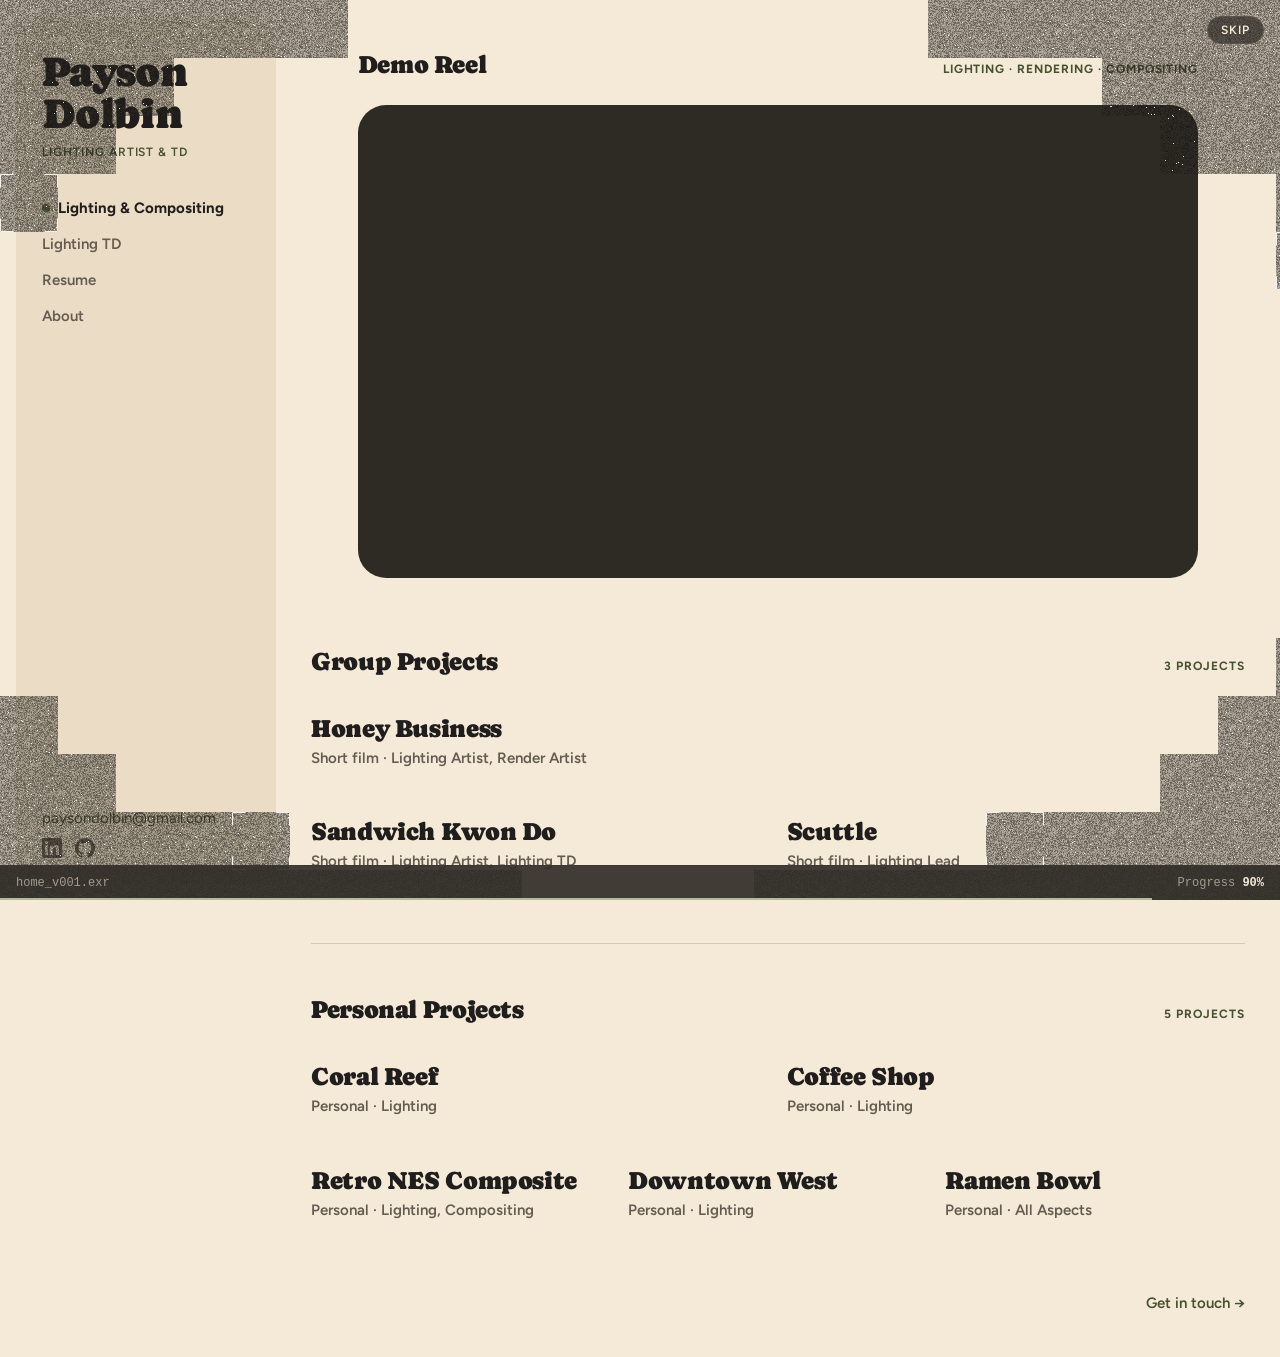
==== commit 49130f2c: "Demo reel header, 90% reel width, top spacing for page content - Replace the caption row under the r" ====
--- a/index.html
+++ b/index.html
@@ -34,13 +34,16 @@
     </aside>
 
     <main class="main">
-      <section class="reel" aria-label="Demo reel">
+      <section class="projects reel" aria-labelledby="demo-reel">
+        <div class="projects__head">
+          <h2 class="projects__title" id="demo-reel">Demo Reel</h2>
+          <span class="projects__count label">Lighting · Rendering · Compositing</span>
+        </div>
         <div class="reel__frame">
           <iframe src="https://player.vimeo.com/video/1138259296?title=0&amp;byline=0&amp;portrait=0&amp;dnt=1"
                   allow="autoplay; fullscreen; picture-in-picture" allowfullscreen
                   referrerpolicy="strict-origin-when-cross-origin" title="Demo Reel 2026"></iframe>
         </div>
-        <div class="reel__meta"><span>Demo Reel 2026</span><span>Lighting · Rendering · Compositing</span></div>
       </section>
 
       <section class="projects" aria-labelledby="group-projects">
--- a/css/style.css
+++ b/css/style.css
@@ -132,14 +132,18 @@
   display: flex;
   flex-direction: column;
   gap: 70px;
-  padding: 0 19px;
+  padding: 35px 19px 0;   /* top lines up with the sidebar's inner padding */
 }
 /* Text-heavy pages keep a readable measure. */
 .content { max-width: 980px; width: 100%; }
+/* Short pages (About) sit in the middle of the viewport instead of hugging the top. */
+.main--center { justify-content: center; min-height: calc(100vh - 32px); padding-bottom: 35px; }
 
 /* ---------- Demo reel ---------- */
 
-.reel { display: flex; flex-direction: column; gap: 13px; }
+/* Reel (header + player) sits at 90% width, centered over the project grids. */
+.reel { width: 90%; align-self: center; }
+
 .reel__frame {
   position: relative;
   aspect-ratio: 16 / 9;
@@ -148,14 +152,6 @@
   background: var(--color-neutral-900);
 }
 .reel__frame iframe { position: absolute; inset: 0; width: 100%; height: 100%; border: 0; }
-.reel__meta {
-  display: flex;
-  justify-content: space-between;
-  flex-wrap: wrap;
-  gap: 13px;
-  font-weight: 600;
-  color: var(--color-neutral-700);
-}
 
 /* ---------- Project sections ---------- */
 
@@ -260,11 +256,12 @@
 .icon-btn--primary:hover { background: var(--color-accent-600); }
 .icon-btn--primary svg { width: 16px; height: 16px; }
 
-.tags { display: flex; flex-wrap: wrap; gap: 6px; }
+.tags { display: flex; flex-wrap: wrap; gap: 8px; }
 .tag {
-  font-size: 11px;
-  line-height: 1.5;
-  padding: 3px 10px;
+  font-size: 15px;
+  font-weight: 600;
+  line-height: 1.4;
+  padding: 4.4px 13px;
   border-radius: 999px;
   background: var(--color-accent-100);
   color: var(--color-accent-800);
@@ -510,7 +507,7 @@
   display: grid;
   grid-template-columns: minmax(0, 340px) minmax(0, 1fr);
   gap: 52px;
-  align-items: start;
+  align-items: center;
 }
 .about__photo { width: 100%; aspect-ratio: 4 / 5; object-fit: cover; object-position: 50% 20%; border-radius: var(--radius-lg); }
 .about__bio p { color: var(--color-neutral-800); margin: 0 0 17.6px; }
@@ -532,12 +529,17 @@
   }
   .sidebar__nav { flex-direction: row; flex-wrap: wrap; }
   .main { padding: 0; }
+  .main--center { min-height: 0; padding-bottom: 0; }
+  .reel { width: 100%; }
 
   .tile { grid-column: 1 / -1; }
   .tile__frame { aspect-ratio: 16 / 9; }
 
-  .ov-panel { inset: 8px; padding: 22px; flex-direction: column; overflow-y: auto; }
-  .ov-info { width: auto; overflow: visible; }
+  .ov-panel { inset: 8px; padding: 22px; flex-direction: column; gap: 26px; overflow-y: auto; }
+  /* Flatten the info column so the Next button can sit below the gallery. */
+  .ov-info { display: contents; }
+  .ov-gallery { order: 1; }
+  .ov-next { order: 2; margin-top: 0; padding-top: 0; }
   .ov-stage-area { flex: none; container-type: normal; }
   .ov-stage { width: 100%; }
   .ov-zoom { inset: 8px; }
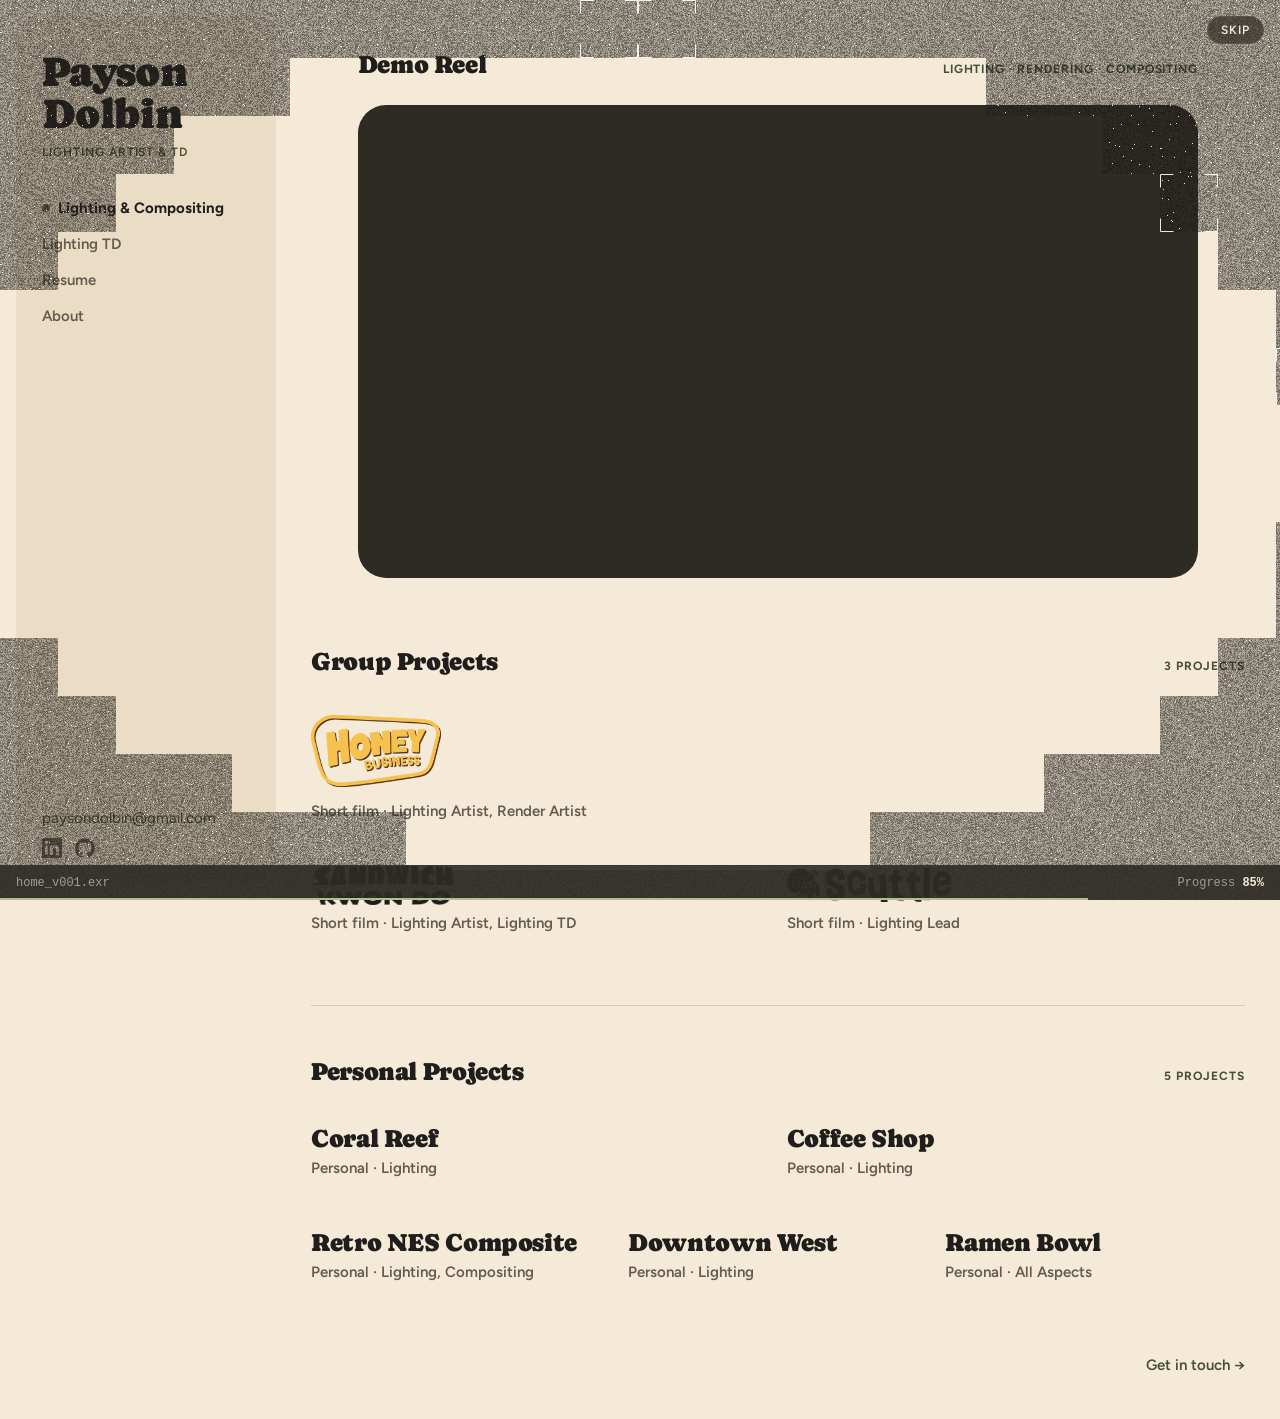
==== commit 5e5b51c5: "Use film logos for Honey Business, Sandwich Kwon Do and Scuttle - Logos replace the text titles on t" ====
--- a/index.html
+++ b/index.html
@@ -55,21 +55,21 @@
           <button class="tile" type="button" data-project="0" style="--span:6;--aspect:21/9">
             <span class="tile__frame"><span class="tile__inner"><img src="assets/stills/honey-business/c250.jpg" alt="" loading="lazy"></span></span>
             <span class="tile__text">
-              <span class="tile__title">Honey Business</span>
+              <span class="tile__title"><img class="logo logo--honey-business" src="assets/logos/honey-business.png" alt="Honey Business"></span>
               <span class="tile__meta">Short film · Lighting Artist, Render Artist</span>
             </span>
           </button>
           <button class="tile" type="button" data-project="1" style="--span:3;--aspect:4/3">
             <span class="tile__frame"><span class="tile__inner"><img src="assets/stills/sandwich-kwon-do/z030a.jpg" alt="" loading="lazy"></span></span>
             <span class="tile__text">
-              <span class="tile__title">Sandwich Kwon Do</span>
+              <span class="tile__title"><img class="logo logo--sandwich-kwon-do" src="assets/logos/sandwich-kwon-do.png" alt="Sandwich Kwon Do"></span>
               <span class="tile__meta">Short film · Lighting Artist, Lighting TD</span>
             </span>
           </button>
           <button class="tile" type="button" data-project="2" style="--span:3;--aspect:4/3">
             <span class="tile__frame"><span class="tile__inner"><img src="assets/stills/scuttle/scuttle-04.jpg" alt="" loading="lazy"></span></span>
             <span class="tile__text">
-              <span class="tile__title">Scuttle</span>
+              <span class="tile__title"><img class="logo logo--scuttle" src="assets/logos/scuttle.png" alt="Scuttle"></span>
               <span class="tile__meta">Short film · Lighting Lead</span>
             </span>
           </button>
--- a/css/style.css
+++ b/css/style.css
@@ -203,6 +203,17 @@
 .tile__text { display: flex; flex-direction: column; gap: 4px; }
 .tile__title { font-family: var(--font-heading); font-size: 25px; line-height: 1.12; letter-spacing: -.015em; }
 .tile__meta { font-weight: 600; color: var(--color-neutral-700); }
+
+/* Film logos stand in for the text title on Honey Business and Scuttle. */
+.logo { display: block; width: auto; max-width: 100%; }
+.tile__text:has(.logo) { gap: 13px; }   /* more room between a logo and its caption */
+.logo--honey-business { height: 72px; }
+/* Wordmarks in the two-up row overflow the 28px title line equally, so their captions line up. */
+.logo--scuttle { height: 34px; margin: -3px 0; }
+.logo--sandwich-kwon-do { height: 40px; margin: -6px 0; }
+.logo--honey-business.logo--lg { height: 96px; }
+.logo--scuttle.logo--lg { height: 52px; margin: 8px 0; }
+.logo--sandwich-kwon-do.logo--lg { height: 64px; margin: 4.4px 0; }
 
 .site-footer {
   display: flex;
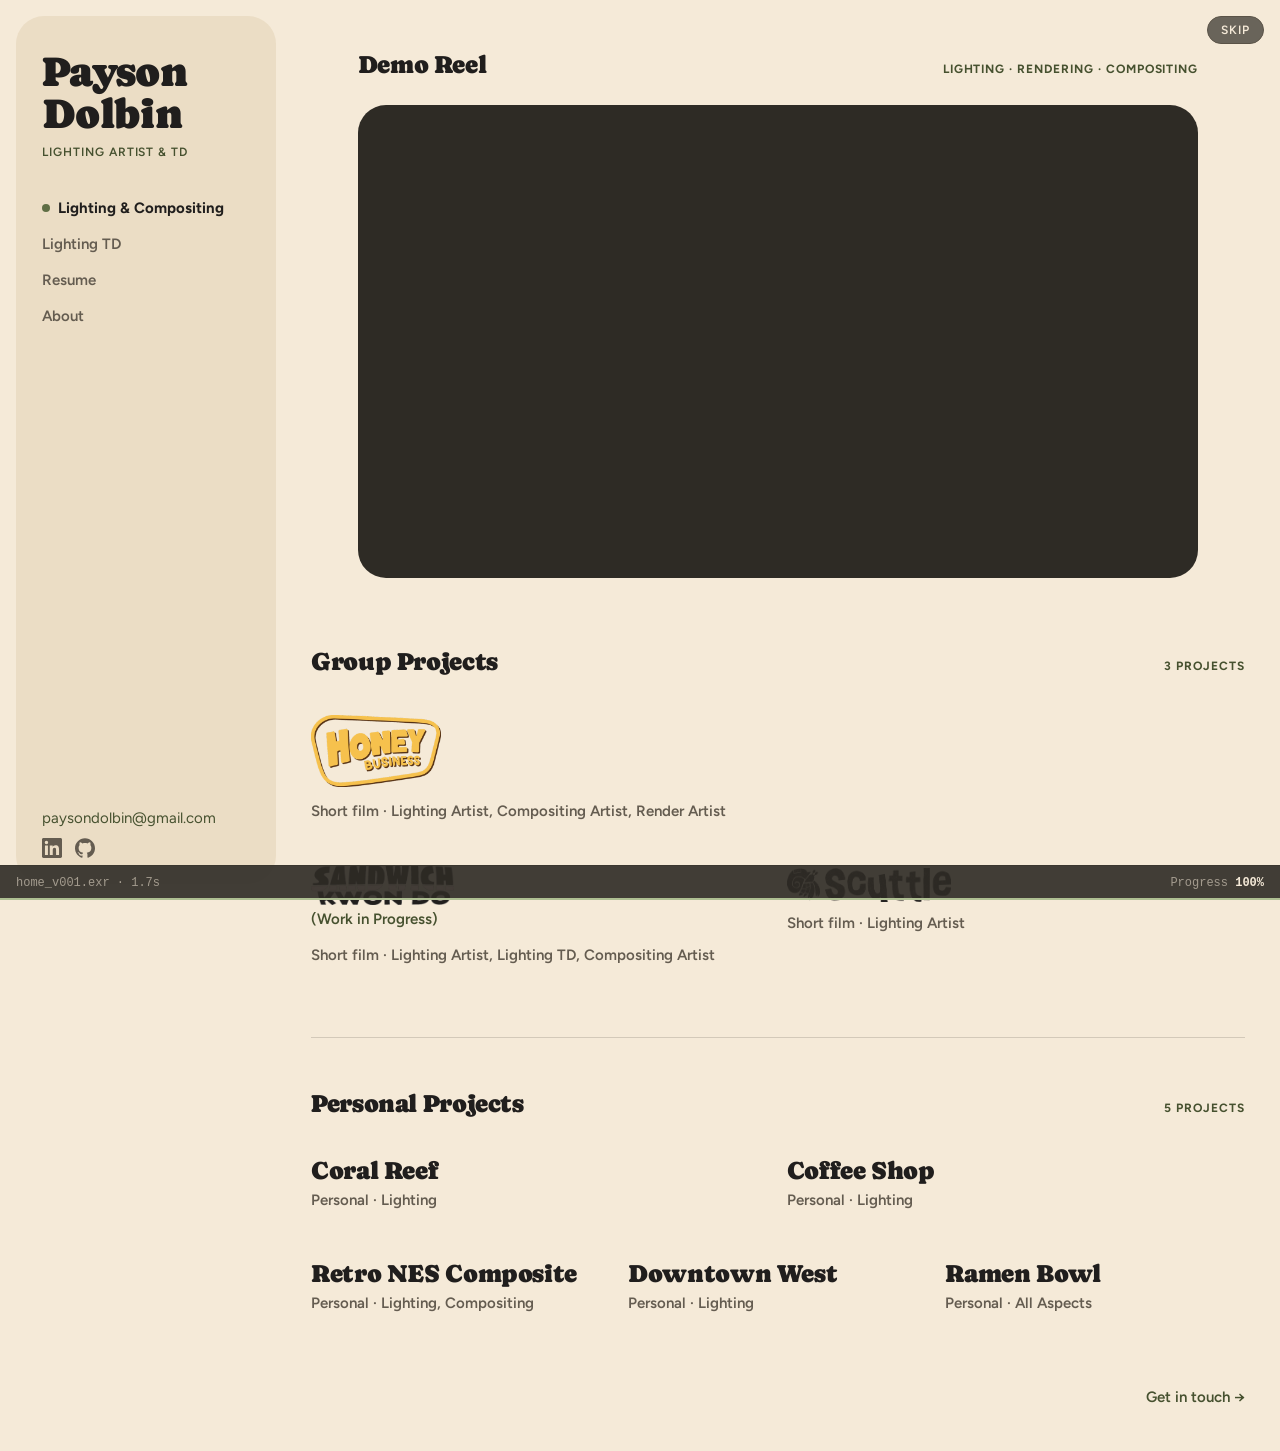
==== commit 711eb3e5: "Project breakdown text, new Sandwich Kwon Do shots, role updates - Add descriptions, crew/lighting t" ====
--- a/index.html
+++ b/index.html
@@ -56,21 +56,22 @@
             <span class="tile__frame"><span class="tile__inner"><img src="assets/stills/honey-business/c250.jpg" alt="" loading="lazy"></span></span>
             <span class="tile__text">
               <span class="tile__title"><img class="logo logo--honey-business" src="assets/logos/honey-business.png" alt="Honey Business"></span>
-              <span class="tile__meta">Short film · Lighting Artist, Render Artist</span>
+              <span class="tile__meta">Short film · Lighting Artist, Compositing Artist, Render Artist</span>
             </span>
           </button>
           <button class="tile" type="button" data-project="1" style="--span:3;--aspect:4/3">
-            <span class="tile__frame"><span class="tile__inner"><img src="assets/stills/sandwich-kwon-do/z030a.jpg" alt="" loading="lazy"></span></span>
+            <span class="tile__frame"><span class="tile__inner"><img src="assets/stills/sandwich-kwon-do/a110.jpg" alt="" loading="lazy"></span></span>
             <span class="tile__text">
               <span class="tile__title"><img class="logo logo--sandwich-kwon-do" src="assets/logos/sandwich-kwon-do.png" alt="Sandwich Kwon Do"></span>
-              <span class="tile__meta">Short film · Lighting Artist, Lighting TD</span>
+              <span class="wip">(Work in Progress)</span>
+              <span class="tile__meta">Short film · Lighting Artist, Lighting TD, Compositing Artist</span>
             </span>
           </button>
           <button class="tile" type="button" data-project="2" style="--span:3;--aspect:4/3">
             <span class="tile__frame"><span class="tile__inner"><img src="assets/stills/scuttle/scuttle-04.jpg" alt="" loading="lazy"></span></span>
             <span class="tile__text">
               <span class="tile__title"><img class="logo logo--scuttle" src="assets/logos/scuttle.png" alt="Scuttle"></span>
-              <span class="tile__meta">Short film · Lighting Lead</span>
+              <span class="tile__meta">Short film · Lighting Artist</span>
             </span>
           </button>
         </div>
--- a/css/style.css
+++ b/css/style.css
@@ -207,6 +207,8 @@
 /* Film logos stand in for the text title on Honey Business and Scuttle. */
 .logo { display: block; width: auto; max-width: 100%; }
 .tile__text:has(.logo) { gap: 13px; }   /* more room between a logo and its caption */
+.wip { font-weight: 600; color: var(--color-accent-700); }
+.tile__text .wip { margin-top: -4.4px; }   /* tuck the note up under the logo */
 .logo--honey-business { height: 72px; }
 /* Wordmarks in the two-up row overflow the 28px title line equally, so their captions line up. */
 .logo--scuttle { height: 34px; margin: -3px 0; }
@@ -334,6 +336,15 @@
   text-wrap: pretty;
 }
 .ov-bullets:empty { display: none; }
+.ov-desc { display: flex; flex-direction: column; gap: 8px; text-wrap: pretty; }
+.ov-desc p { margin: 0; }
+.ov-facts { margin: 0; display: flex; flex-wrap: wrap; gap: 8px 26px; }
+.ov-facts div { display: flex; flex-direction: column; gap: 2px; }
+.ov-facts dt { font-size: 12px; font-weight: 700; letter-spacing: .08em; text-transform: uppercase; color: var(--color-accent-700); }
+.ov-facts dd { margin: 0; font-weight: 600; color: var(--color-neutral-800); }
+.ov-credits { color: var(--color-neutral-700); }
+.ov-credits p { margin: 0; }
+.ov-desc:empty, .ov-facts:empty, .ov-credits:empty { display: none; }
 .ov-next { margin-top: auto; padding-top: 13px; }
 
 .ov-gallery {
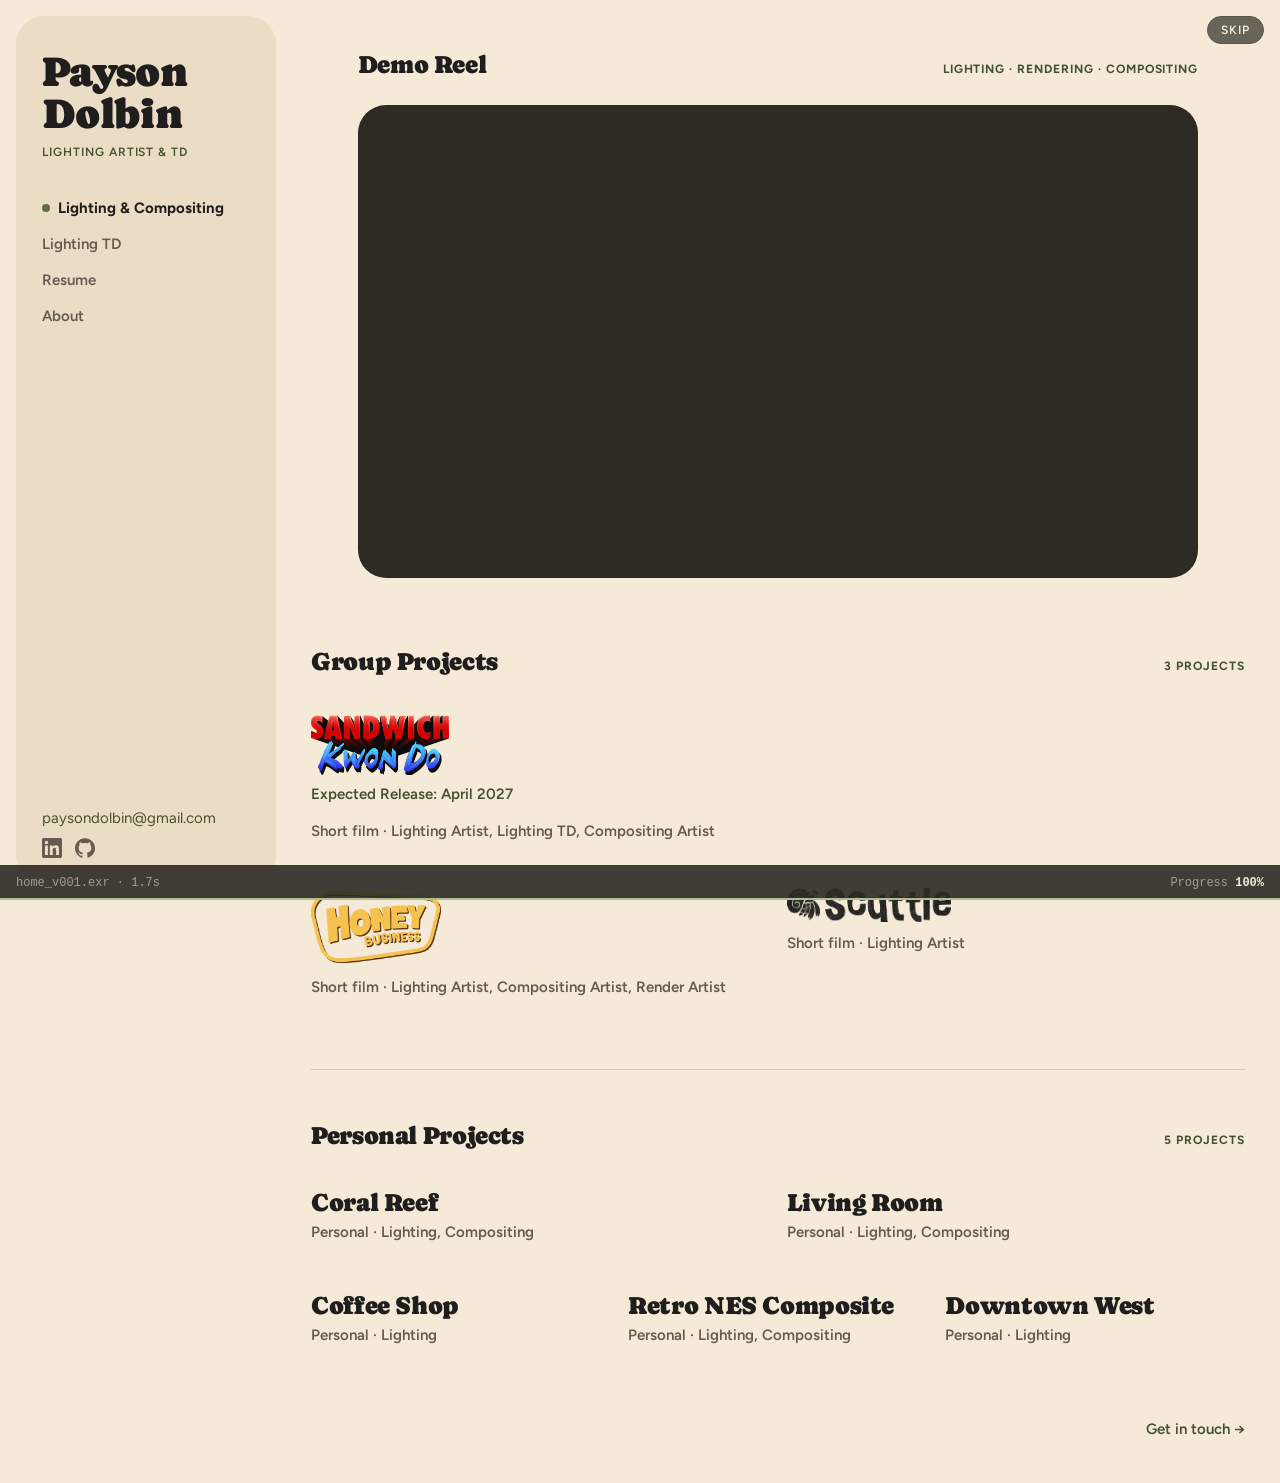
==== commit 4c4ce3dc: "Feature Sandwich Kwon Do; add Living Room; refresh project media - Sandwich Kwon Do is now the large" ====
--- a/index.html
+++ b/index.html
@@ -53,18 +53,18 @@
         </div>
         <div class="mosaic">
           <button class="tile" type="button" data-project="0" style="--span:6;--aspect:21/9">
+            <span class="tile__frame"><span class="tile__inner"><img src="assets/stills/sandwich-kwon-do/a110-tile.jpg" alt="" loading="lazy"></span></span>
+            <span class="tile__text">
+              <span class="tile__title"><img class="logo logo--sandwich-kwon-do" src="assets/logos/sandwich-kwon-do.png" alt="Sandwich Kwon Do"></span>
+              <span class="wip">Expected Release: April 2027</span>
+              <span class="tile__meta">Short film · Lighting Artist, Lighting TD, Compositing Artist</span>
+            </span>
+          </button>
+          <button class="tile" type="button" data-project="1" style="--span:3;--aspect:4/3">
             <span class="tile__frame"><span class="tile__inner"><img src="assets/stills/honey-business/c250.jpg" alt="" loading="lazy"></span></span>
             <span class="tile__text">
               <span class="tile__title"><img class="logo logo--honey-business" src="assets/logos/honey-business.png" alt="Honey Business"></span>
               <span class="tile__meta">Short film · Lighting Artist, Compositing Artist, Render Artist</span>
-            </span>
-          </button>
-          <button class="tile" type="button" data-project="1" style="--span:3;--aspect:4/3">
-            <span class="tile__frame"><span class="tile__inner"><img src="assets/stills/sandwich-kwon-do/a110.jpg" alt="" loading="lazy"></span></span>
-            <span class="tile__text">
-              <span class="tile__title"><img class="logo logo--sandwich-kwon-do" src="assets/logos/sandwich-kwon-do.png" alt="Sandwich Kwon Do"></span>
-              <span class="wip">(Work in Progress)</span>
-              <span class="tile__meta">Short film · Lighting Artist, Lighting TD, Compositing Artist</span>
             </span>
           </button>
           <button class="tile" type="button" data-project="2" style="--span:3;--aspect:4/3">
@@ -87,35 +87,35 @@
             <span class="tile__frame"><span class="tile__inner"><img src="assets/video/coral-reef-poster.jpg" alt="" loading="lazy"></span></span>
             <span class="tile__text">
               <span class="tile__title">Coral Reef</span>
-              <span class="tile__meta">Personal · Lighting</span>
+              <span class="tile__meta">Personal · Lighting, Compositing</span>
             </span>
           </button>
-          <button class="tile" type="button" data-project="4" style="--span:3;--aspect:16/10;--inset:-16% 0">
-            <span class="tile__frame"><span class="tile__inner"><img src="assets/video/coffee-shop-poster.jpg" alt="" loading="lazy"></span></span>
+          <button class="tile" type="button" data-project="4" style="--span:3;--aspect:16/10">
+            <span class="tile__frame"><span class="tile__inner"><img src="assets/stills/living-room/living-room.jpg" alt="" loading="lazy"></span></span>
+            <span class="tile__text">
+              <span class="tile__title">Living Room</span>
+              <span class="tile__meta">Personal · Lighting, Compositing</span>
+            </span>
+          </button>
+          <button class="tile" type="button" data-project="5" style="--span:2;--aspect:4/5">
+            <span class="tile__frame"><span class="tile__inner"><img src="assets/stills/coffee-shop/coffee-shop-07.jpg" alt="" loading="lazy"></span></span>
             <span class="tile__text">
               <span class="tile__title">Coffee Shop</span>
               <span class="tile__meta">Personal · Lighting</span>
             </span>
           </button>
-          <button class="tile" type="button" data-project="5" style="--span:2;--aspect:4/5">
+          <button class="tile" type="button" data-project="6" style="--span:2;--aspect:4/5">
             <span class="tile__frame"><span class="tile__inner"><img src="assets/stills/retro-nes/nes-comp.jpg" alt="" loading="lazy"></span></span>
             <span class="tile__text">
               <span class="tile__title">Retro NES Composite</span>
               <span class="tile__meta">Personal · Lighting, Compositing</span>
             </span>
           </button>
-          <button class="tile" type="button" data-project="6" style="--span:2;--aspect:4/5">
+          <button class="tile" type="button" data-project="7" style="--span:2;--aspect:4/5">
             <span class="tile__frame"><span class="tile__inner"><img src="assets/video/downtown-poster.jpg" alt="" loading="lazy"></span></span>
             <span class="tile__text">
               <span class="tile__title">Downtown West</span>
               <span class="tile__meta">Personal · Lighting</span>
-            </span>
-          </button>
-          <button class="tile" type="button" data-project="7" style="--span:2;--aspect:4/5">
-            <span class="tile__frame"><span class="tile__inner"><img src="assets/stills/ramen/ramen-01.jpg" alt="" loading="lazy"></span></span>
-            <span class="tile__text">
-              <span class="tile__title">Ramen Bowl</span>
-              <span class="tile__meta">Personal · All Aspects</span>
             </span>
           </button>
         </div>
--- a/css/style.css
+++ b/css/style.css
@@ -212,10 +212,10 @@
 .logo--honey-business { height: 72px; }
 /* Wordmarks in the two-up row overflow the 28px title line equally, so their captions line up. */
 .logo--scuttle { height: 34px; margin: -3px 0; }
-.logo--sandwich-kwon-do { height: 40px; margin: -6px 0; }
+.logo--sandwich-kwon-do { height: 60px; }
 .logo--honey-business.logo--lg { height: 96px; }
 .logo--scuttle.logo--lg { height: 52px; margin: 8px 0; }
-.logo--sandwich-kwon-do.logo--lg { height: 64px; margin: 4.4px 0; }
+.logo--sandwich-kwon-do.logo--lg { height: 96px; }
 
 .site-footer {
   display: flex;
